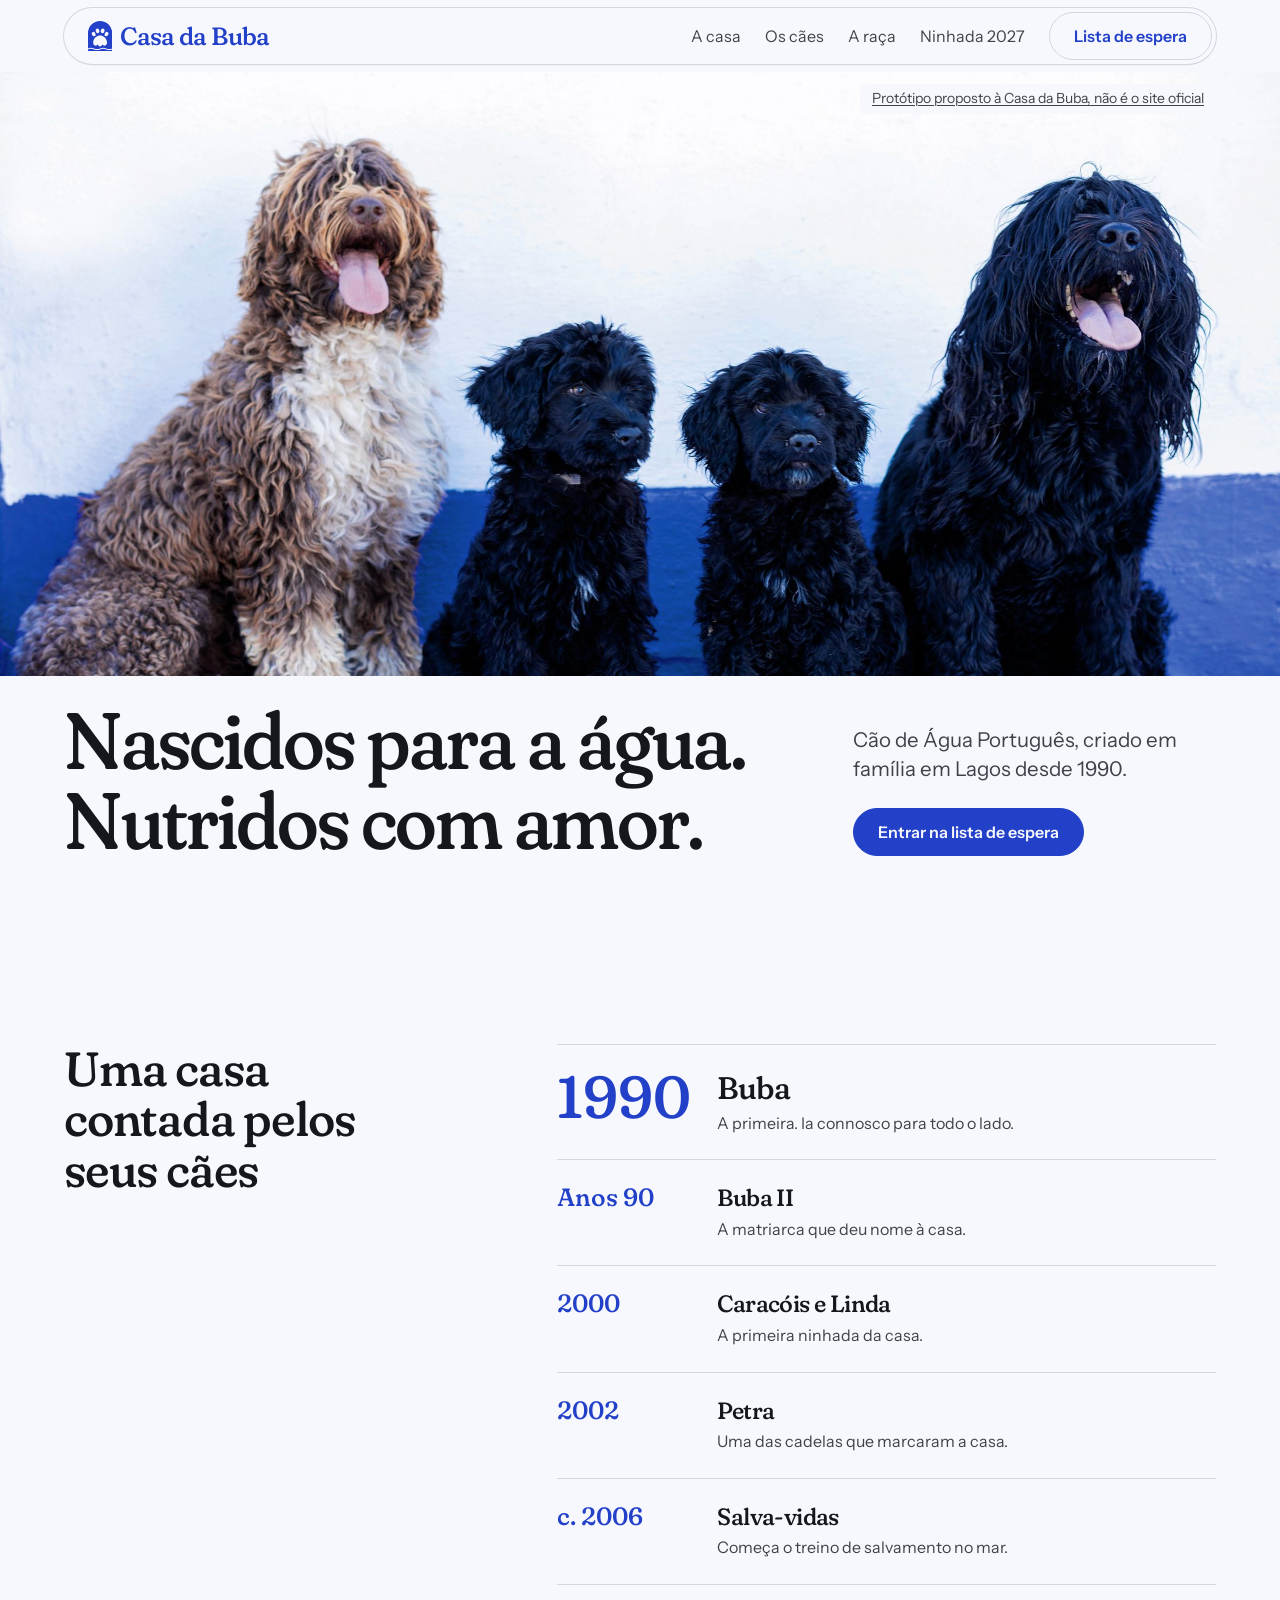
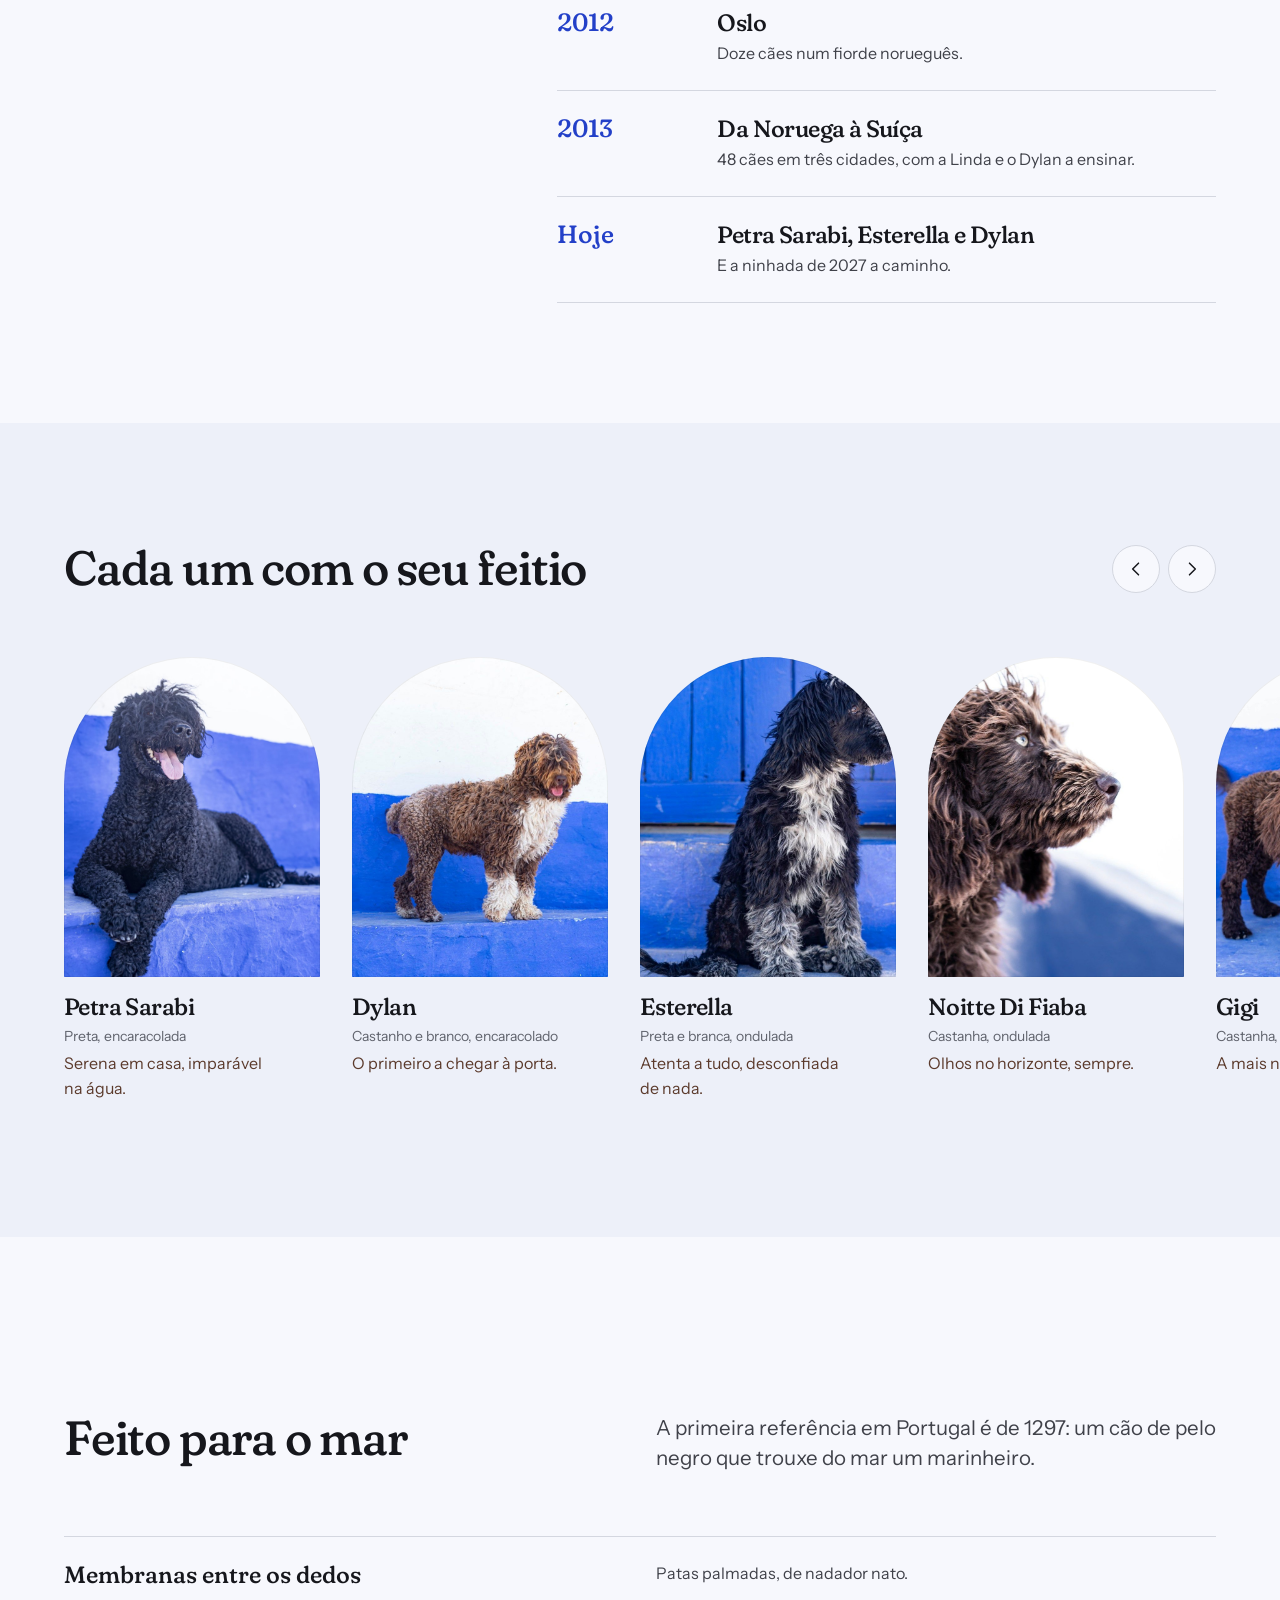
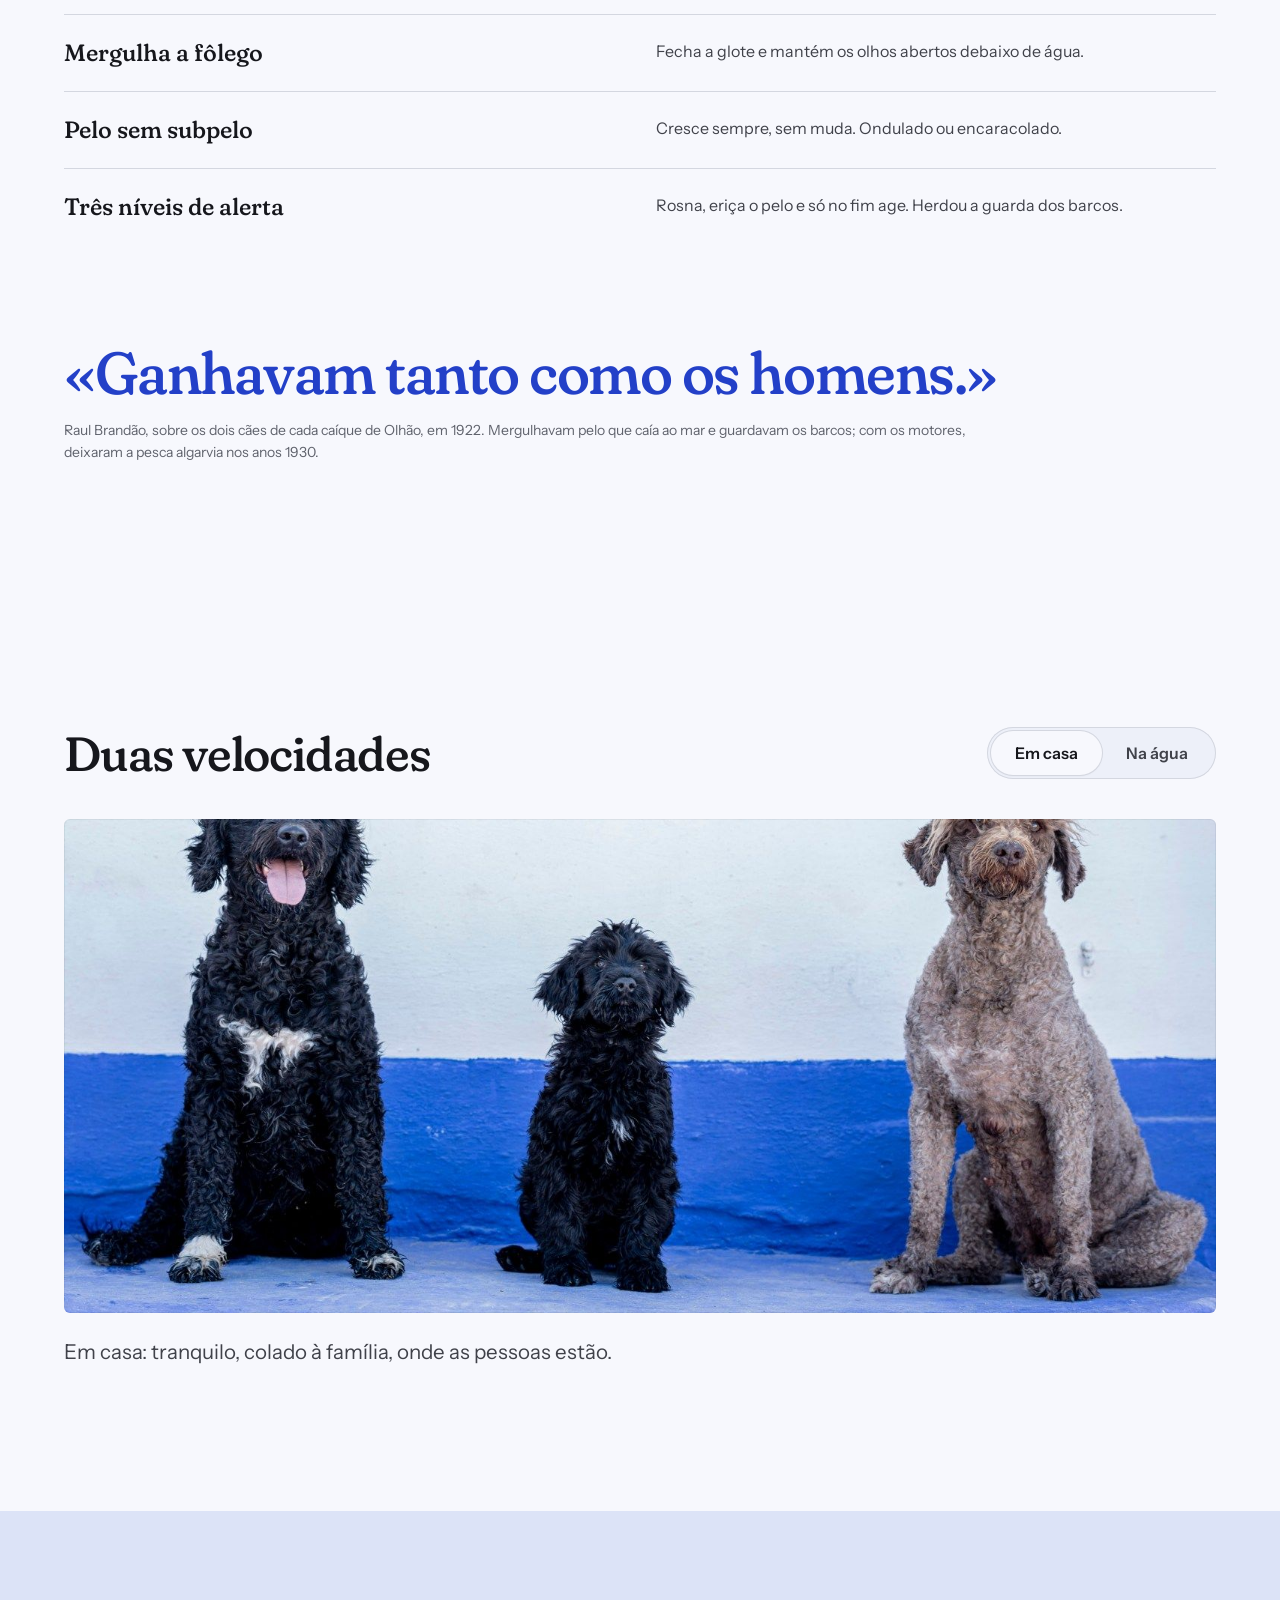
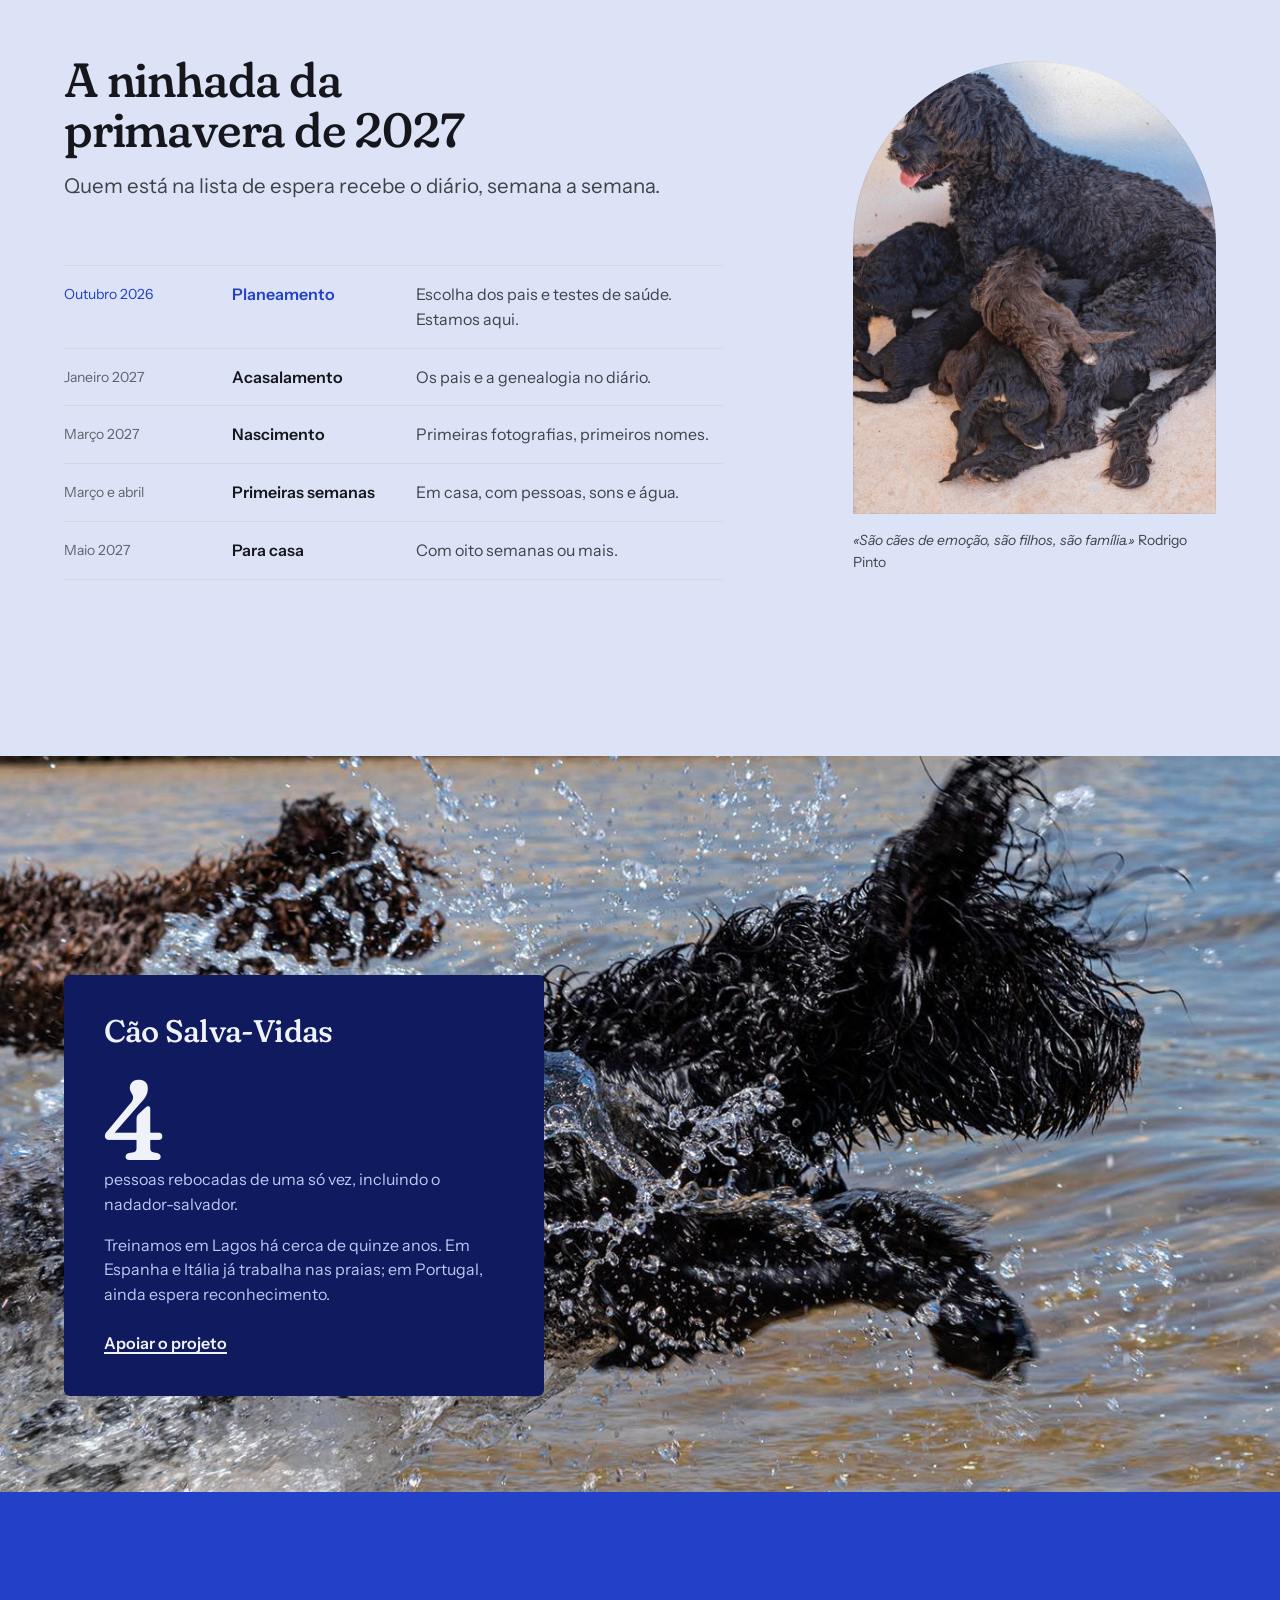
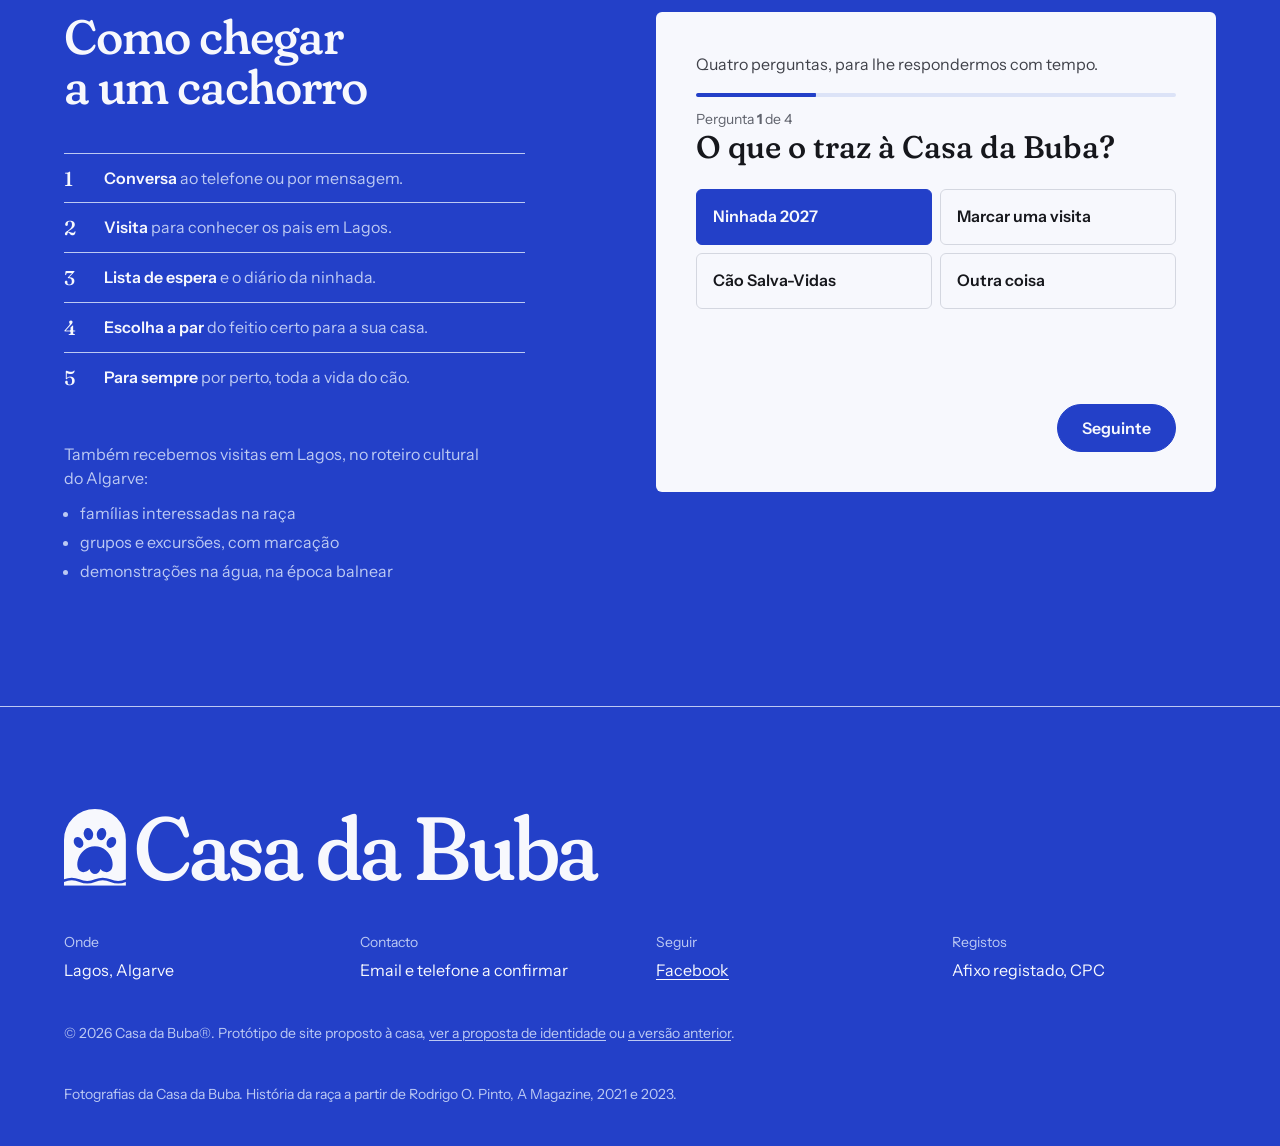
==== v2/index.html @ d04005d7 "Segunda versão do site e página de comparação" ====
<!doctype html>
<html lang="pt-PT">
<head>
<meta charset="utf-8">
<meta name="robots" content="noindex, nofollow">
<meta name="viewport" content="width=device-width, initial-scale=1">
<title>Site Casa da Buba · v2</title>
<meta name="description" content="Cão de Água Português criado em família em Lagos, no Algarve. Nascidos para a água, nutridos com amor.">
<link rel="icon" href="../assets/logo/simbolo.svg" type="image/svg+xml">
<link rel="preconnect" href="https://fonts.googleapis.com">
<link rel="preconnect" href="https://fonts.gstatic.com" crossorigin>
<link href="https://fonts.googleapis.com/css2?family=Fraunces:opsz,wght,SOFT@9..144,500,100&family=Instrument+Sans:wght@400;600&display=swap" rel="stylesheet">
<link rel="stylesheet" href="css/v2.css">
<script>document.documentElement.classList.add('js');</script>
</head>
<body>

<svg width="0" height="0" style="position:absolute" aria-hidden="true">
  <symbol id="simbolo" viewBox="0 0 100 124"><path fill-rule="evenodd" d="M0 124V50a50 50 0 0 1 100 0v74Z M50 60C63.5 60 74 69.5 77.5 82C80.5 92.5 77 102 69 102C64 102 61 100 59 97C57 102.5 54 105 50 105C46 105 43 102.5 41 97C39 100 36 102 31 102C23 102 19.5 92.5 22.5 82C26 69.5 36.5 60 50 60Z M18.57 46.11A7.2 9.3 -32 0 1 28.43 61.89A7.2 9.3 -32 0 1 18.57 46.11ZM37.44 30.82A7.8 9.9 -12 0 1 41.56 50.18A7.8 9.9 -12 0 1 37.44 30.82ZM62.56 30.82A7.8 9.9 12 0 1 58.44 50.18A7.8 9.9 12 0 1 62.56 30.82ZM81.43 46.11A7.2 9.3 32 0 1 71.57 61.89A7.2 9.3 32 0 1 81.43 46.11Z M0 113.5C8.33 110.03 16.67 110.03 25 113.5C33.33 116.97 41.67 116.97 50 113.5C58.33 110.03 66.67 110.03 75 113.5C83.33 116.97 91.67 116.97 100 113.5L100 117.7C91.67 121.17 83.33 121.17 75 117.7C66.67 114.23 58.33 114.23 50 117.7C41.67 121.17 33.33 121.17 25 117.7C16.67 114.23 8.33 114.23 0 117.7Z"/></symbol>
</svg>

<a class="saltar" href="#conteudo">Saltar para o conteúdo</a>

<header class="topo" id="topo">
  <div class="container">
    <nav class="topo__pilula" aria-label="Principal">
      <a class="marca" href="#inicio" aria-label="Casa da Buba, início">
        <svg class="marca__simbolo" viewBox="0 0 100 124" aria-hidden="true"><use href="#simbolo"/></svg>
        <span class="marca__nome">Casa da Buba</span>
      </a>
      <ul class="topo__links" id="menu">
        <li><a href="#casa">A casa</a></li>
        <li><a href="#caes">Os cães</a></li>
        <li><a href="#raca">A raça</a></li>
        <li><a href="#ninhada">Ninhada 2027</a></li>
      </ul>
      <a class="btn btn--quiet topo__acao" href="#contacto">Lista de espera</a>
      <button class="topo__menu" type="button" aria-expanded="false" aria-controls="menu">Menu</button>
    </nav>
  </div>
</header>

<main id="conteudo">

<section class="hero" id="inicio" aria-labelledby="hero-titulo">
  <figure class="hero__foto">
    <img src="../assets/img/hero-familia-2400.jpg" width="2400" height="1719" fetchpriority="high"
         alt="Quatro Cães de Água Portugueses sentados num banco azul encostado a uma parede caiada: um castanho e branco, dois cachorros pretos e um preto adulto.">
    <p class="hero__aviso"><a href="../index.html">Protótipo proposto à Casa da Buba, não é o site oficial</a></p>
  </figure>
  <div class="hero__placa container">
    <h1 id="hero-titulo">Nascidos para a água.<br>Nutridos com amor.</h1>
    <div class="hero__texto">
      <p class="lead">Cão de Água Português, criado em família em Lagos desde 1990.</p>
      <a class="btn" href="#contacto">Entrar na lista de espera</a>
    </div>
  </div>
</section>

<!-- A casa: a história em nomes e anos -->
<section class="casa" id="casa" aria-labelledby="casa-titulo">
  <div class="container grelha">
    <h2 class="casa__titulo" id="casa-titulo">Uma casa contada pelos seus cães</h2>
    <ol class="indice">
      <li class="indice__lead"><span class="indice__ano num">1990</span><h3>Buba</h3><p>A primeira. Ia connosco para todo o lado.</p></li>
      <li><span class="indice__ano" data-tbc="Ano de nascimento da Buba II">Anos 90</span><h3>Buba II</h3><p>A matriarca que deu nome à casa.</p></li>
      <li><span class="indice__ano num">2000</span><h3>Caracóis e Linda</h3><p>A primeira ninhada da casa.</p></li>
      <li><span class="indice__ano num">2002</span><h3>Petra</h3><p>Uma das cadelas que marcaram a casa.</p></li>
      <li><span class="indice__ano" data-tbc="Ano de arranque do projeto">c. 2006</span><h3>Salva-vidas</h3><p>Começa o treino de salvamento no mar.</p></li>
      <li><span class="indice__ano num">2012</span><h3>Oslo</h3><p data-tbc="Confirmar o papel da casa nas demonstrações">Doze cães num fiorde norueguês.</p></li>
      <li><span class="indice__ano num">2013</span><h3>Da Noruega à Suíça</h3><p data-tbc="Confirmar o papel da casa nas formações">48 cães em três cidades, com a Linda e o Dylan a ensinar.</p></li>
      <li><span class="indice__ano">Hoje</span><h3 data-tbc="Confirmar os cães atuais">Petra Sarabi, Esterella e Dylan</h3><p>E a ninhada de 2027 a caminho.</p></li>
    </ol>
  </div>
</section>

<!-- Os cães: uma fila que corre para lá da margem -->
<section class="caes" id="caes" aria-labelledby="caes-titulo">
  <div class="container caes__cab">
    <h2 id="caes-titulo">Cada um com o seu feitio</h2>
    <div class="caes__setas">
      <button type="button" class="seta" data-rolar="-1" aria-label="Cão anterior"><svg viewBox="0 0 24 24" aria-hidden="true"><path d="M15 5l-7 7 7 7"/></svg></button>
      <button type="button" class="seta" data-rolar="1" aria-label="Cão seguinte"><svg viewBox="0 0 24 24" aria-hidden="true"><path d="M9 5l7 7-7 7"/></svg></button>
    </div>
  </div>
  <ul class="fila" id="cedulas" tabindex="0" aria-label="Os cães da casa">
    <li class="cao"><img src="../assets/img/preto-deitado.jpg" width="1334" height="2000" alt="Petra Sarabi, Cão de Água preto, deitada num degrau azul." loading="lazy"><h3 data-tbc="Confirmar nome">Petra Sarabi</h3><p class="cao__pelo">Preta, encaracolada</p><p class="cao__feitio">Serena em casa, imparável na água.</p></li>
    <li class="cao"><img src="../assets/img/castanho-branco.jpg" width="1536" height="1024" alt="Dylan, Cão de Água castanho e branco, de pé junto a uma porta azul." loading="lazy" style="object-position: 30% 50%"><h3 data-tbc="Confirmar nome">Dylan</h3><p class="cao__pelo">Castanho e branco, encaracolado</p><p class="cao__feitio">O primeiro a chegar à porta.</p></li>
    <li class="cao"><img src="../assets/img/preto-branco-porta.jpg" width="950" height="986" alt="Esterella, Cão de Água preta e branca, sentada à porta." loading="lazy"><h3 data-tbc="Confirmar nome">Esterella</h3><p class="cao__pelo">Preta e branca, ondulada</p><p class="cao__feitio">Atenta a tudo, desconfiada de nada.</p></li>
    <li class="cao"><img src="../assets/img/castanho-perfil.jpg" width="1536" height="1025" alt="Noitte Di Fiaba, Cão de Água castanha, de perfil." loading="lazy" style="object-position: 40% 50%"><h3 data-tbc="Confirmar nome">Noitte Di Fiaba</h3><p class="cao__pelo">Castanha, ondulada</p><p class="cao__feitio">Olhos no horizonte, sempre.</p></li>
    <li class="cao"><img src="../assets/img/castanho-jovem.jpg" width="1536" height="1025" alt="Gigi, Cão de Água castanha e jovem, junto à barra azul." loading="lazy" style="object-position: 38% 50%"><h3 data-tbc="Confirmar nome">Gigi</h3><p class="cao__pelo">Castanha, encaracolada</p><p class="cao__feitio">A mais nova da casa.</p></li>
    <li class="cao"><img src="../assets/img/preto-jovem.jpg" width="1536" height="1025" alt="Amora, Cão de Água preta com o peito branco, sentada num banco azul." loading="lazy" style="object-position: 30% 50%"><h3 data-tbc="Confirmar nome">Amora</h3><p class="cao__pelo">Preta com peito branco</p><p class="cao__feitio">Pequena no tamanho, grande na água.</p></li>
  </ul>
</section>

<!-- A raça: o que a faz um cão do mar -->
<section class="raca" id="raca" aria-labelledby="raca-titulo">
  <div class="container grelha">
    <h2 class="raca__titulo" id="raca-titulo">Feito para o mar</h2>
    <p class="lead raca__lead">A primeira referência em Portugal é de 1297: um cão de pelo negro que trouxe do mar um marinheiro.</p>
    <dl class="tracos">
      <div><dt>Membranas entre os dedos</dt><dd>Patas palmadas, de nadador nato.</dd></div>
      <div><dt>Mergulha a fôlego</dt><dd>Fecha a glote e mantém os olhos abertos debaixo de água.</dd></div>
      <div><dt>Pelo sem subpelo</dt><dd>Cresce sempre, sem muda. Ondulado ou encaracolado.</dd></div>
      <div><dt>Três níveis de alerta</dt><dd>Rosna, eriça o pelo e só no fim age. Herdou a guarda dos barcos.</dd></div>
    </dl>
    <figure class="citacao">
      <blockquote><p>«Ganhavam tanto como os homens.»</p></blockquote>
      <figcaption>Raul Brandão, sobre os dois cães de cada caíque de Olhão, em 1922. Mergulhavam pelo que caía ao mar e guardavam os barcos; com os motores, deixaram a pesca algarvia nos anos 1930.</figcaption>
    </figure>
  </div>
</section>

<!-- Duas velocidades: o mesmo cão, em casa e na água -->
<section class="velocidades" aria-labelledby="vel-titulo">
  <div class="container">
    <div class="velocidades__cab">
      <h2 id="vel-titulo">Duas velocidades</h2>
      <div class="seg" role="tablist" aria-label="Duas velocidades">
        <button type="button" role="tab" id="t-casa" aria-selected="true" aria-controls="v-casa">Em casa</button>
        <button type="button" role="tab" id="t-agua" aria-selected="false" aria-controls="v-agua" tabindex="-1">Na água</button>
      </div>
    </div>
    <div class="painel" role="tabpanel" id="v-casa" aria-labelledby="t-casa">
      <img src="../assets/img/tres-caes.jpg" width="1536" height="1025" alt="Três Cães de Água sentados e tranquilos num banco azul." loading="lazy">
      <p class="lead">Em casa: tranquilo, colado à família, onde as pessoas estão.</p>
    </div>
    <div class="painel" role="tabpanel" id="v-agua" aria-labelledby="t-agua">
      <img src="../assets/img/salto-lagos.jpg" width="1536" height="1025" alt="Três Cães de Água a correr e a saltar na água em Lagos, junto às muralhas do forte." loading="lazy">
      <p class="lead">Na água: brincar é trabalho, e o trabalho é nadar, mergulhar e ir buscar.</p>
    </div>
  </div>
</section>

<!-- Ninhada 2027: o diário que a lista de espera recebe -->
<section class="ninhada" id="ninhada" aria-labelledby="ninhada-titulo">
  <div class="container grelha">
    <div class="ninhada__texto">
      <h2 id="ninhada-titulo">A ninhada da primavera de 2027</h2>
      <p class="lead">Quem está na lista de espera recebe o diário, semana a semana.</p>
      <ol class="diario" data-tbc="Datas previstas da ninhada">
        <li aria-current="step"><time>Outubro 2026</time><b>Planeamento</b><span>Escolha dos pais e testes de saúde. Estamos aqui.</span></li>
        <li><time>Janeiro 2027</time><b>Acasalamento</b><span>Os pais e a genealogia no diário.</span></li>
        <li><time>Março 2027</time><b>Nascimento</b><span>Primeiras fotografias, primeiros nomes.</span></li>
        <li><time>Março e abril</time><b>Primeiras semanas</b><span>Em casa, com pessoas, sons e água.</span></li>
        <li><time>Maio 2027</time><b>Para casa</b><span>Com oito semanas ou mais.</span></li>
      </ol>
    </div>
    <figure class="ninhada__foto">
      <img src="../assets/img/mae-ninhada.jpg" width="950" height="986" alt="Uma cadela de Água preta deitada a amamentar os seus cachorros." loading="lazy">
      <figcaption><q>São cães de emoção, são filhos, são família.</q> <span data-tbc="Confirmar autoria (A Magazine, 2021)">Rodrigo Pinto</span></figcaption>
    </figure>
  </div>
</section>

<!-- Cão Salva-Vidas: a fotografia de ponta a ponta e o número -->
<section class="salva" id="salva-vidas" aria-labelledby="salva-titulo">
  <img class="salva__foto" src="../assets/img/salto-perto.jpg" width="1369" height="1276" alt="Cão de Água preto a lançar-se na água em Lagos, entre salpicos." loading="lazy">
  <div class="container salva__in">
    <div class="salva__placa">
      <h2 id="salva-titulo">Cão Salva-Vidas</h2>
      <p class="salva__numero"><span class="num">4</span> pessoas rebocadas de uma só vez, incluindo o nadador-salvador.</p>
      <p>Treinamos em Lagos há cerca de quinze anos. Em Espanha e Itália já trabalha nas praias; em Portugal, ainda espera reconhecimento.</p>
      <a class="ligacao ligacao--clara" href="#contacto">Apoiar o projeto</a>
    </div>
  </div>
</section>

</main>

<!-- Rodapé: abre com a lista de espera, assenta na barra anil -->
<footer class="rodape">
  <section class="lista" id="contacto" aria-labelledby="lista-titulo">
    <div class="container grelha">
      <div class="lista__texto">
        <h2 id="lista-titulo">Como chegar a um cachorro</h2>
        <ol class="passos" data-tbc="Validar o processo com a criadora">
          <li><b>Conversa</b> ao telefone ou por mensagem.</li>
          <li><b>Visita</b> para conhecer os pais em Lagos.</li>
          <li><b>Lista de espera</b> e o diário da ninhada.</li>
          <li><b>Escolha a par</b> do feitio certo para a sua casa.</li>
          <li><b>Para sempre</b> por perto, toda a vida do cão.</li>
        </ol>
        <div class="lista__visitas" id="visitas" data-tbc="Tipos de visita e condições">
          <p>Também recebemos visitas em Lagos, no roteiro cultural do Algarve:</p>
          <ul>
            <li>famílias interessadas na raça</li>
            <li>grupos e excursões, com marcação</li>
            <li>demonstrações na água, na época balnear</li>
          </ul>
        </div>
      </div>

      <form class="conversa" id="conversa" data-endpoint="" novalidate>
        <p class="conversa__intro">Quatro perguntas, para lhe respondermos com tempo.</p>
        <div class="conversa__progresso" aria-hidden="true"><span></span></div>
        <p class="conversa__passo" aria-live="polite">Pergunta <b>1</b> de 4</p>

        <fieldset class="etapa ativa" data-etapa="1">
          <legend>O que o traz à Casa da Buba?</legend>
          <div class="opcoes">
            <label><input type="radio" name="motivo" value="ninhada" checked><span>Ninhada 2027</span></label>
            <label><input type="radio" name="motivo" value="visita"><span>Marcar uma visita</span></label>
            <label><input type="radio" name="motivo" value="salva-vidas"><span>Cão Salva-Vidas</span></label>
            <label><input type="radio" name="motivo" value="outro"><span>Outra coisa</span></label>
          </div>
        </fieldset>

        <fieldset class="etapa" data-etapa="2">
          <legend>Como se chama?</legend>
          <div class="campos">
            <label for="f-nome">Nome</label><input id="f-nome" name="nome" autocomplete="name" required>
            <label for="f-email">Email</label><input id="f-email" name="email" type="email" inputmode="email" autocomplete="email" required>
            <label for="f-tel">Telefone, opcional</label><input id="f-tel" name="telefone" type="tel" inputmode="tel" autocomplete="tel">
          </div>
        </fieldset>

        <fieldset class="etapa" data-etapa="3">
          <legend>Fale-nos da sua casa</legend>
          <div class="campos campos--2">
            <div><label for="f-casa">Onde vive</label><select id="f-casa" name="casa"><option>Apartamento</option><option>Casa com jardim</option><option>Quinta ou campo</option></select></div>
            <div><label for="f-exp">Já teve cães?</label><select id="f-exp" name="experiencia"><option>Sim, várias vezes</option><option>Uma vez</option><option>Seria o primeiro</option></select></div>
            <div><label for="f-cri">Crianças em casa?</label><select id="f-cri" name="criancas"><option>Não</option><option>Sim</option></select></div>
            <div><label for="f-ani">Outros animais?</label><select id="f-ani" name="animais"><option>Não</option><option>Sim</option></select></div>
          </div>
        </fieldset>

        <fieldset class="etapa" data-etapa="4">
          <legend>Mais alguma coisa?</legend>
          <div class="campos">
            <label for="f-msg">Mensagem, opcional</label><textarea id="f-msg" name="mensagem" rows="4"></textarea>
          </div>
        </fieldset>

        <p class="conversa__aviso" id="conversa-aviso" role="status" aria-live="polite"></p>

        <div class="conversa__botoes">
          <button type="button" class="btn btn--quiet" data-voltar hidden>Voltar</button>
          <button type="submit" class="btn" data-seguir>Seguinte</button>
        </div>
      </form>
    </div>
  </section>

  <div class="container rodape__mast">
    <a class="marca marca--grande" href="#inicio" aria-label="Casa da Buba, voltar ao início">
      <svg class="marca__simbolo" viewBox="0 0 100 124" aria-hidden="true"><use href="#simbolo"/></svg>
      <span class="marca__nome">Casa da Buba</span>
    </a>
    <dl class="rodape__dados">
      <div><dt>Onde</dt><dd data-tbc="Morada (Lagos? O Facebook diz Gouveia)">Lagos, Algarve</dd></div>
      <div><dt>Contacto</dt><dd data-tbc="Email e telefone reais">Email e telefone a confirmar</dd></div>
      <div><dt>Seguir</dt><dd><a href="https://www.facebook.com/casadabuba/" target="_blank" rel="noopener">Facebook</a></dd></div>
      <div><dt>Registos</dt><dd data-tbc="Afixo, CPC/LOP, n.º ICNF">Afixo registado, CPC</dd></div>
    </dl>
    <p class="rodape__legal">© 2026 Casa da Buba®. Protótipo de site proposto à casa, <a href="../index.html">ver a proposta de identidade</a> ou <a href="../site.html">a versão anterior</a>.</p>
    <p class="rodape__creditos" data-credits>Fotografias da Casa da Buba. História da raça a partir de Rodrigo O. Pinto, A Magazine, 2021 e 2023.</p>
  </div>
</footer>

<div class="proto" hidden>
  <button type="button" class="proto__botao" id="rever" aria-pressed="false">Por confirmar <b id="rever-n">0</b></button>
</div>

<script src="js/v2.js"></script>
</body>
</html>
---- v2/css/v2.css ----
/* Hallmark · shape: Photographic (draw 2c760a dealt Catalogue; swapped, the brand is a story, not an inventory) · genre: editorial · theme: brand · redesign: full · job: subscribe (lista de espera) · draw: 2c760a
 * paper: oklch(98% 0.006 270) · accent: oklch(45% 0.212 267) · display: Fraunces · body: Instrument Sans · hero: Ledge · nav: floating pill · footer: newsletter-first · signature: a família na barra azul, de ponta a ponta, com o título pousado por baixo como legenda
 * axes: light/roman-serif/chromatic-blue · posture: committed · contrast: pass · fold: pass · v2.0.0 */
/* Hallmark · pre-emit critique: P4 H4 E4 S4 R4 V4 · weakest: S, a família na barra podia ser de outro canil; ancorei-a em Lagos, na barra anil medida nas fotos e nos nomes dos cães */
/* Hallmark · hero-review: fix · 4 findings · 3 resolved 1 partial · the nav keeps its own strip above the photo so the brown dog keeps headroom */
/* Hallmark · finish-review: subagent · 6 findings and 2 losses · 8 resolved · gap: 44c, 44d and 79 judged from measurements only, the render tier could not launch a browser here */
/* Hallmark · answered F7 · the pill radius sits on controls only (the menu button, the rail arrows, the segmented switch) and on the floating nav pill the draw dealt */
/* Hallmark · dropped the nav link to #salva-vidas · the nav keeps four destinations and the section still answers at #salva-vidas */
/* Hallmark · dropped the photo rail of eight water shots, the 350px archive photo, the numbers band and the quote band · their facts now live in the index, the Salva-Vidas plate and the ninhada caption */
@import url("./tokens.css");
@import url("./base.css");

/* Base da página */
body { font-size: var(--text-md); }
h1, h2, h3 { font-variation-settings: "SOFT" 100; }
.saltar { position: absolute; left: var(--space-md); top: calc(-1 * var(--space-3xl)); z-index: var(--z-toast); padding: var(--space-xs) var(--space-md); background: var(--color-ink); color: var(--color-paper); }
.saltar:focus-visible { top: var(--space-md); }
.grelha { display: grid; grid-template-columns: repeat(12, minmax(0, 1fr)); column-gap: var(--gap-columns); }

/* Controlos */
.btn { display: inline-flex; align-items: center; justify-content: center; gap: var(--space-xs); min-height: 48px; padding: 0 var(--space-lg); border: 1px solid var(--color-accent); border-radius: var(--radius-pill); background: var(--color-accent); color: var(--color-accent-ink); font: 600 var(--text-md)/1 var(--font-body); white-space: nowrap; text-decoration: none; cursor: pointer; transition: background-color var(--dur-short) var(--ease-out), color var(--dur-short) var(--ease-out), transform var(--dur-micro) var(--ease-out); }
.btn:hover { background: var(--color-deep); border-color: var(--color-deep); }
.btn:active { transform: translateY(1px); }
.btn:focus-visible { outline: 2px solid var(--color-focus); outline-offset: 2px; }
.btn:disabled, .btn[aria-disabled="true"] { opacity: 0.55; cursor: not-allowed; transform: none; }
.btn[aria-busy="true"] { cursor: progress; }
.btn--quiet { background: transparent; color: var(--color-accent); border-color: var(--color-rule); }
.btn--quiet:hover { background: var(--color-paper-2); border-color: var(--color-accent); }
.ligacao { color: var(--color-accent); font-weight: 600; text-decoration: underline; text-decoration-thickness: 2px; text-underline-offset: 0.2em; transition: color var(--dur-short) var(--ease-out); }
.ligacao:hover { color: var(--color-deep); }
.ligacao:focus-visible { outline: 2px solid var(--color-focus); outline-offset: 4px; }


/* Menu: uma pílula que flutua sobre a página */
.topo { position: sticky; top: var(--space-xs); z-index: var(--z-sticky-nav); margin-top: var(--space-xs); }
.topo__pilula { position: relative; display: flex; align-items: center; gap: var(--space-lg); min-height: 56px; padding-inline: var(--space-lg) var(--space-2xs); border-radius: var(--radius-pill); background: var(--color-paper); box-shadow: 0 0 0 1px var(--color-rule), 0 1px 2px var(--color-shadow); }
.marca { display: inline-flex; align-items: center; gap: var(--space-xs); color: var(--color-accent); text-decoration: none; }
.marca__simbolo { width: auto; height: 30px; fill: currentColor; }
.marca__nome { white-space: nowrap; font: var(--display-weight) var(--text-xl)/1 var(--font-display); font-variation-settings: "SOFT" 100; letter-spacing: var(--tracking-display); }
.marca:focus-visible { outline: 2px solid var(--color-focus); outline-offset: 4px; border-radius: var(--radius-card); }
.topo__links { display: flex; gap: var(--space-lg); margin: 0 0 0 auto; padding: 0; list-style: none; }
.topo__links a { white-space: nowrap; color: var(--color-ink-2); text-decoration: none; transition: color var(--dur-short) var(--ease-out); }
.topo__links a:hover, .topo__links a[aria-current] { color: var(--color-ink); text-decoration: underline; text-decoration-thickness: 1px; }
.topo__links a:focus-visible { outline: 2px solid var(--color-focus); outline-offset: 4px; }
.topo__menu { display: none; min-height: 48px; padding: 0 var(--space-md); border: 1px solid var(--color-rule); border-radius: var(--radius-pill); background: var(--color-paper); color: var(--color-ink); cursor: pointer; transition: background-color var(--dur-short) var(--ease-out); }
.topo__menu:hover { background: var(--color-paper-2); }
.topo__menu:active { transform: translateY(1px); }
.topo__menu:focus-visible { outline: 2px solid var(--color-focus); outline-offset: 2px; }

/* Hero (Ledge): a fotografia ocupa o ecrã; o título assenta por baixo */
.hero { display: flex; flex-direction: column; height: calc(100svh - 4.5rem); min-height: 34rem; max-height: 64rem; margin-top: var(--space-xs); }
.hero__foto { position: relative; flex: 1 1 auto; min-height: 0; margin: 0; background: var(--color-paper-3); }
.hero__foto img { position: absolute; inset: 0; width: 100%; height: 100%; object-fit: cover; object-position: 50% 4%; }
.hero__placa { display: grid; grid-template-columns: repeat(12, minmax(0, 1fr)); column-gap: var(--gap-columns); align-items: end; padding-block: var(--space-lg) var(--space-xl); }
.hero h1 { grid-column: 1 / span 8; max-width: none; line-height: 1; }
.hero__texto { grid-column: 9 / span 4; display: grid; gap: var(--space-lg); justify-items: start; padding-bottom: var(--space-2xs); }
.hero .lead { color: var(--color-ink-2); }
.hero__aviso { position: absolute; top: var(--space-sm); right: max(var(--gutter), calc((100% - var(--container)) / 2 + var(--gutter))); z-index: var(--z-raised); margin: 0; padding: var(--space-2xs) var(--space-sm); border-radius: var(--radius-card); background: var(--color-paper); font-size: var(--text-sm); }
.hero__aviso a { color: var(--color-ink-2); }
.hero__aviso a:focus-visible { outline: 2px solid var(--color-focus); outline-offset: 2px; }

@media (max-width: 60rem) {
  .topo__links { position: absolute; top: calc(100% + var(--space-xs)); left: 0; right: 0; display: none; flex-direction: column; gap: 0; margin: 0; padding: var(--space-xs) var(--space-lg); border-radius: var(--radius-card); background: var(--color-paper); box-shadow: 0 0 0 1px var(--color-rule), 0 1px 2px var(--color-shadow); }
  .topo__links.aberto { display: flex; }
  .topo__links a { display: block; padding-block: var(--space-sm); font-size: var(--text-lg); }
  .topo__menu { display: inline-flex; align-items: center; margin-left: auto; }
  .topo__acao { display: none; }
  .hero { height: auto; max-height: none; min-height: calc(100svh - 4.5rem); }
  .hero__foto { flex: 1 1 auto; min-height: 18rem; }
  .hero__foto img { object-position: 67% 30%; }
  .hero__placa { row-gap: var(--space-lg); padding-block: var(--space-lg) var(--space-2xl); }
  .hero h1, .hero__texto { grid-column: 1 / -1; }
}
@media (max-width: 40rem) {
  .hero h1 { font-size: clamp(2rem, 8.6vw, 2.75rem); }
}

/* Secções */
section { scroll-margin-top: var(--space-3xl); }
h2 { color: var(--color-ink); }

/* A casa: índice de anos, título preso enquanto as linhas passam */
.casa { padding-block: var(--section-gap) var(--section-gap-s); }
.casa__titulo { grid-column: 1 / span 4; align-self: start; position: sticky; top: var(--space-3xl); max-width: 12ch; }
.indice { grid-column: 6 / span 7; margin: 0; padding: 0; list-style: none; }
.indice li { display: grid; grid-template-columns: minmax(0, 8rem) minmax(0, 1fr); column-gap: var(--gap-columns); row-gap: var(--space-2xs); padding-block: var(--space-lg); border-top: var(--rule-hair) solid var(--color-rule); }
.indice li:last-child { border-bottom: var(--rule-hair) solid var(--color-rule); }
.indice__ano { grid-row: span 2; color: var(--color-accent); font: var(--display-weight) var(--text-xl)/1.1 var(--font-display); font-variation-settings: "SOFT" 100; font-variant-numeric: tabular-nums; }
.indice h3 { font-size: var(--text-title); }
.indice p { color: var(--color-ink-2); }
.indice__lead { padding-block: var(--space-xl) var(--space-lg); }
.indice__lead .indice__ano { font-size: var(--text-display-s); line-height: 0.95; }
.indice__lead h3 { font-size: var(--text-2xl); align-self: end; }

/* Os cães: fila horizontal que passa a margem */
.caes { padding-block: var(--section-gap-s); background: var(--color-paper-2); }
.caes__cab { display: flex; align-items: end; justify-content: space-between; gap: var(--space-lg); flex-wrap: wrap; }
.caes__setas { display: flex; gap: var(--space-xs); }
.seta { display: grid; place-items: center; width: 48px; height: 48px; padding: 0; border: 1px solid var(--color-rule); border-radius: var(--radius-pill); background: var(--color-paper); color: var(--color-ink); cursor: pointer; transition: border-color var(--dur-short) var(--ease-out), background-color var(--dur-short) var(--ease-out); }
.seta svg { width: 20px; height: 20px; fill: none; stroke: currentColor; stroke-width: 1.8; stroke-linecap: round; stroke-linejoin: round; }
.seta:hover { border-color: var(--color-accent); }
.seta:active { transform: translateY(1px); }
.seta:focus-visible { outline: 2px solid var(--color-focus); outline-offset: 2px; }
.seta:disabled { opacity: 0.55; cursor: not-allowed; }
.fila { display: grid; grid-auto-flow: column; grid-auto-columns: minmax(16rem, 22%); gap: var(--gap-columns); margin: var(--space-2xl) 0 0; padding: 0 max(var(--gutter), calc((100% - var(--container)) / 2 + var(--gutter))) var(--space-md); list-style: none; overflow-x: auto; scroll-snap-type: x mandatory; scroll-padding-inline: max(var(--gutter), calc((100% - var(--container)) / 2 + var(--gutter))); overscroll-behavior-x: contain; scrollbar-color: var(--color-muted) transparent; }
.fila:focus-visible { outline: 2px solid var(--color-focus); outline-offset: 4px; }
.cao { scroll-snap-align: start; display: grid; gap: var(--space-2xs); align-content: start; }
.cao img { width: 100%; aspect-ratio: 4 / 5; height: auto; object-fit: cover; border-radius: var(--radius-arch); margin-bottom: var(--space-sm); outline: 1px solid var(--color-scrim); outline-offset: -1px; }
.cao h3 { font-size: var(--text-title); }
.cao__pelo { color: var(--color-muted); font-size: var(--text-sm); }
.cao__feitio { color: var(--color-coat); }

/* A raça: linhas com fio fino e uma frase de 1922 */
.raca { padding-block: var(--section-gap-l) var(--section-gap); }
.raca__titulo { grid-column: 1 / span 5; }
.raca__lead { grid-column: 7 / span 6; color: var(--color-ink-2); align-self: end; }
.tracos { grid-column: 1 / -1; margin: var(--space-2xl) 0 0; }
.tracos > div { display: grid; grid-template-columns: repeat(12, minmax(0, 1fr)); column-gap: var(--gap-columns); padding-block: var(--space-lg); border-top: var(--rule-hair) solid var(--color-rule); }
.tracos dt { grid-column: 1 / span 5; font: var(--display-weight) var(--text-title)/1.2 var(--font-display); font-variation-settings: "SOFT" 100; }
.tracos dd { grid-column: 7 / span 6; margin: 0; color: var(--color-ink-2); text-wrap: pretty; }
.citacao { grid-column: 1 / span 10; margin: var(--space-3xl) 0 0; }
.citacao blockquote { margin: 0; }
.citacao blockquote p { font: var(--display-weight) var(--text-display-s)/1.05 var(--font-display); font-variation-settings: "SOFT" 100; letter-spacing: var(--tracking-display); color: var(--color-accent); text-wrap: balance; max-width: none; }
.citacao figcaption { margin-top: var(--space-md); color: var(--color-muted); font-size: var(--text-sm); }

/* Duas velocidades: alternador com uma fotografia larga */
.velocidades { padding-block: var(--section-gap-s) var(--section-gap); }
.velocidades__cab { display: flex; align-items: end; justify-content: space-between; gap: var(--space-lg); flex-wrap: wrap; margin-bottom: var(--space-xl); }
.seg { display: inline-flex; padding: var(--space-2xs); border-radius: var(--radius-pill); background: var(--color-paper-2); box-shadow: inset 0 0 0 1px var(--color-rule); }
.seg button { min-height: 44px; padding: 0 var(--space-lg); border: 0; border-radius: var(--radius-pill); background: transparent; color: var(--color-ink-2); font-weight: 600; cursor: pointer; transition: background-color var(--dur-short) var(--ease-out), color var(--dur-short) var(--ease-out); }
.seg button:hover { color: var(--color-ink); }
.seg button[aria-selected="true"] { background: var(--color-paper); color: var(--color-ink); box-shadow: 0 0 0 1px var(--color-rule), 0 1px 2px var(--color-shadow); }
.seg button:active { transform: translateY(1px); }
.seg button:focus-visible { outline: 2px solid var(--color-focus); outline-offset: 2px; }
.seg button:disabled { opacity: 0.55; cursor: not-allowed; }
.painel { display: grid; gap: var(--space-lg); }
.painel + .painel { margin-top: var(--space-2xl); }
.js .painel + .painel { margin-top: 0; }
.painel img { width: 100%; aspect-ratio: 21 / 9; height: auto; object-fit: cover; border-radius: var(--radius-card); outline: 1px solid var(--color-scrim); outline-offset: -1px; }
.painel .lead { color: var(--color-ink-2); }

/* Ninhada 2027: o diário em linhas, a mãe ao lado */
.ninhada { padding-block: var(--section-gap) var(--section-gap-l); background: var(--color-paper-3); }
.ninhada__texto { grid-column: 1 / span 7; }
.ninhada__texto .lead { margin-top: var(--space-md); color: var(--color-ink-2); }
.diario { margin: var(--space-2xl) 0 0; padding: 0; list-style: none; }
.diario li { display: grid; grid-template-columns: minmax(0, 9rem) minmax(0, 10rem) minmax(0, 1fr); column-gap: var(--space-lg); padding-block: var(--space-md); border-top: var(--rule-hair) solid var(--color-rule); }
.diario li:last-child { border-bottom: var(--rule-hair) solid var(--color-rule); }
.diario time { color: var(--color-muted); font-size: var(--text-sm); padding-top: var(--space-3xs); }
.diario b { font-weight: 600; }
.diario span { color: var(--color-ink-2); text-wrap: pretty; }
.diario li[aria-current] b, .diario li[aria-current] time { color: var(--color-accent); }
.ninhada__foto { grid-column: 9 / span 4; align-self: center; margin: 0; }
.ninhada__foto img { width: 100%; aspect-ratio: 4 / 5; height: auto; object-fit: cover; border-radius: var(--radius-arch); outline: 1px solid var(--color-scrim); outline-offset: -1px; }
.ninhada__foto figcaption { margin-top: var(--space-md); font-size: var(--text-sm); color: var(--color-ink-2); }
.ninhada__foto q { font-style: italic; }

/* Cão Salva-Vidas: fotografia de ponta a ponta com uma placa de mar fundo */
.salva { position: relative; display: grid; min-height: 46rem; overflow: hidden; }
.salva__foto { position: absolute; inset: 0; width: 100%; height: 100%; object-fit: cover; object-position: 60% 45%; }
.salva__in { position: relative; z-index: var(--z-raised); display: flex; align-items: end; padding-block: var(--space-3xl); }
.salva__placa { width: min(100%, 30rem); padding: var(--space-xl); border-radius: var(--radius-card); background: var(--color-deep); color: var(--color-deep-ink); }
.salva__placa h2 { color: var(--color-deep-ink); font-size: var(--text-2xl); }
.salva__numero { margin: var(--space-lg) 0 var(--space-md); color: var(--color-deep-2); }
.salva__numero .num { display: block; color: var(--color-deep-ink); font: var(--display-weight) 7rem/0.85 var(--font-display); font-variation-settings: "SOFT" 100; letter-spacing: -0.04em; }
.salva__placa > p:not(.salva__numero) { color: var(--color-deep-2); margin-bottom: var(--space-lg); }
.ligacao--clara { color: var(--color-deep-ink); }
.ligacao--clara:hover { color: var(--color-deep-2); }

/* Rodapé: a lista de espera na barra anil */
.rodape { background: var(--color-accent); color: var(--color-accent-ink); }
.rodape a { color: inherit; }
.lista { padding-block: var(--section-gap-s); }
.lista h2 { color: var(--color-accent-ink); }
.lista__texto { grid-column: 1 / span 5; }
.lista__texto .lead { margin-top: var(--space-md); color: var(--color-deep-2); }
.passos { margin: var(--space-xl) 0 0; padding: 0; list-style: none; counter-reset: passo; }
.passos li { counter-increment: passo; position: relative; padding: var(--space-sm) 0 var(--space-sm) var(--space-xl); border-top: var(--rule-hair) solid var(--color-deep-2); color: var(--color-deep-2); text-wrap: pretty; }
.passos li::before { content: counter(passo); position: absolute; left: 0; top: var(--space-sm); color: var(--color-accent-ink); font: var(--display-weight) var(--text-lg)/1.3 var(--font-display); }
.passos b { color: var(--color-accent-ink); font-weight: 600; }
.lista__visitas { margin-top: var(--space-xl); color: var(--color-deep-2); }
.lista__visitas ul { margin: var(--space-xs) 0 0; padding-left: var(--space-md); }
.lista__visitas li { padding-block: var(--space-3xs); }
.conversa__intro { margin-bottom: var(--space-md); color: var(--color-ink-2); }

.conversa { grid-column: 7 / span 6; align-self: start; display: flex; flex-direction: column; min-height: 30rem; padding: var(--space-xl); border-radius: var(--radius-card); background: var(--color-paper); color: var(--color-ink); }
.conversa__progresso { height: 4px; border-radius: var(--radius-card); background: var(--color-paper-3); overflow: hidden; }
.conversa__progresso span { display: block; height: 100%; width: 100%; background: var(--color-accent); border-radius: var(--radius-card); transform: scaleX(0.25); transform-origin: left; transition: transform var(--dur-long) var(--ease-out); }
.conversa__passo { margin-top: var(--space-sm); color: var(--color-muted); font-size: var(--text-sm); }
.etapa { margin: 0; padding: 0; border: 0; min-width: 0; }
.js .etapa:not(.ativa) { display: none; }
.etapa + .etapa { margin-top: var(--space-xl); }
.js .etapa + .etapa { margin-top: 0; }
.etapa legend { margin: var(--space-lg) 0 var(--space-lg); padding: 0; font: var(--display-weight) var(--text-2xl)/1.1 var(--font-display); font-variation-settings: "SOFT" 100; color: var(--color-ink); }
.opcoes { display: grid; grid-template-columns: repeat(2, minmax(0, 1fr)); gap: var(--space-xs); }
.opcoes label { position: relative; cursor: pointer; }
.opcoes input { position: absolute; width: 1px; height: 1px; opacity: 0; }
.opcoes span { display: flex; align-items: center; min-height: 56px; padding: 0 var(--space-md); border: 1px solid var(--color-rule); border-radius: var(--radius-card); font-weight: 600; transition: border-color var(--dur-short) var(--ease-out), background-color var(--dur-short) var(--ease-out), color var(--dur-short) var(--ease-out); }
.opcoes label:hover span { border-color: var(--color-accent); }
.opcoes input:checked + span { background: var(--color-accent); border-color: var(--color-accent); color: var(--color-accent-ink); }
.opcoes input:focus-visible + span { outline: 2px solid var(--color-focus); outline-offset: 2px; }
.opcoes input:disabled + span { opacity: 0.55; cursor: not-allowed; }
.campos { display: grid; gap: var(--space-xs); }
.campos--2 { grid-template-columns: repeat(2, minmax(0, 1fr)); column-gap: var(--space-md); row-gap: var(--space-md); }
.campos--2 > div { display: grid; gap: var(--space-xs); }
.campos label { font-size: var(--text-sm); font-weight: 600; color: var(--color-ink-2); }
.campos input + label { margin-top: var(--space-sm); }
.campos input, .campos select, .campos textarea { width: 100%; min-height: 48px; padding: var(--space-sm) var(--space-md); border: 1px solid var(--color-muted); border-radius: var(--radius-card); background: var(--color-paper); color: var(--color-ink); outline: 2px solid transparent; outline-offset: -3px; }
.campos input:focus-visible, .campos select:focus-visible, .campos textarea:focus-visible { outline-color: var(--color-focus); }
.campos input:disabled, .campos select:disabled, .campos textarea:disabled { opacity: 0.55; cursor: not-allowed; }
.campos [aria-invalid] { border-color: var(--color-error); }
.conversa__aviso { min-height: 1lh; margin-top: var(--space-md); color: var(--color-ink-2); font-size: var(--text-sm); }
.conversa__botoes { display: flex; justify-content: space-between; gap: var(--space-sm); margin-top: auto; padding-top: var(--space-lg); }
.conversa__botoes [data-seguir] { margin-left: auto; }

.rodape__mast { display: grid; gap: var(--space-xl); padding-block: var(--space-3xl) var(--space-xl); border-top: var(--rule-hair) solid var(--color-deep-2); }
.marca--grande { color: var(--color-accent-ink); }
.marca--grande .marca__simbolo { height: clamp(3rem, 6vw, 5.5rem); }
.marca--grande .marca__nome { font-size: clamp(3rem, 7vw, 6.5rem); }
.rodape__dados { display: grid; grid-template-columns: repeat(4, minmax(0, 1fr)); gap: var(--gap-columns); margin: 0; }
.rodape__dados dt { color: var(--color-deep-2); font-size: var(--text-sm); }
.rodape__dados dd { margin: var(--space-2xs) 0 0; }
.rodape__legal, .rodape__creditos { color: var(--color-deep-2); font-size: var(--text-sm); }

/* Modo de revisão: destaca o que falta confirmar */
.proto { position: fixed; left: var(--space-md); bottom: var(--space-md); z-index: var(--z-toast); }
.proto__botao { display: inline-flex; align-items: center; gap: var(--space-xs); min-height: 44px; padding: 0 var(--space-md); border: 0; border-radius: var(--radius-pill); background: var(--color-ink); color: var(--color-paper); font-weight: 600; cursor: pointer; transition: background-color var(--dur-short) var(--ease-out); }
.proto__botao:hover { background: var(--color-ink-2); }
.proto__botao:active { transform: translateY(1px); }
.proto__botao:focus-visible { outline: 2px solid var(--color-focus); outline-offset: 2px; }
.proto__botao[aria-pressed="true"] { background: var(--color-review); color: var(--color-ink); }
body.revisao [data-tbc] { outline: 2px dashed var(--color-review); outline-offset: 3px; background: var(--color-review-wash); cursor: help; }

@media (max-width: 75rem) {
  .diario li { grid-template-columns: minmax(0, 10rem) minmax(0, 1fr); }
  .diario time, .diario b { grid-column: 1; }
  .diario span { grid-column: 2; grid-row: 1 / span 2; }
}
@media (max-width: 60rem) {
  .casa__titulo, .indice, .raca__titulo, .raca__lead, .ninhada__texto, .ninhada__foto, .lista__texto, .conversa { grid-column: 1 / -1; }
  .casa__titulo { position: static; max-width: none; margin-bottom: var(--space-xl); }
  .raca__lead { margin-top: var(--space-md); }
  .tracos dt, .tracos dd { grid-column: 1 / -1; }
  .tracos dd { margin-top: var(--space-2xs); }
  .citacao { grid-column: 1 / -1; }
  .fila { grid-auto-columns: minmax(15rem, 70%); }
  .painel img { aspect-ratio: 4 / 3; }
  .ninhada__foto { margin-top: var(--space-2xl); max-width: 26rem; }
  .diario li { grid-template-columns: minmax(0, 1fr); row-gap: var(--space-2xs); }
  .diario span { grid-column: 1; grid-row: auto; }
  .hero__aviso { right: auto; left: 50%; transform: translateX(-50%); white-space: nowrap; }
  .salva { min-height: 40rem; }
  .conversa { margin-top: var(--space-2xl); padding: var(--space-lg); }
  .rodape__dados { grid-template-columns: repeat(2, minmax(0, 1fr)); }
}
@media (max-width: 40rem) {
  .indice li { grid-template-columns: minmax(0, 1fr); }
  .indice__ano { grid-row: auto; }
  .opcoes, .campos--2 { grid-template-columns: minmax(0, 1fr); }
  .rodape__dados { grid-template-columns: minmax(0, 1fr); }
}
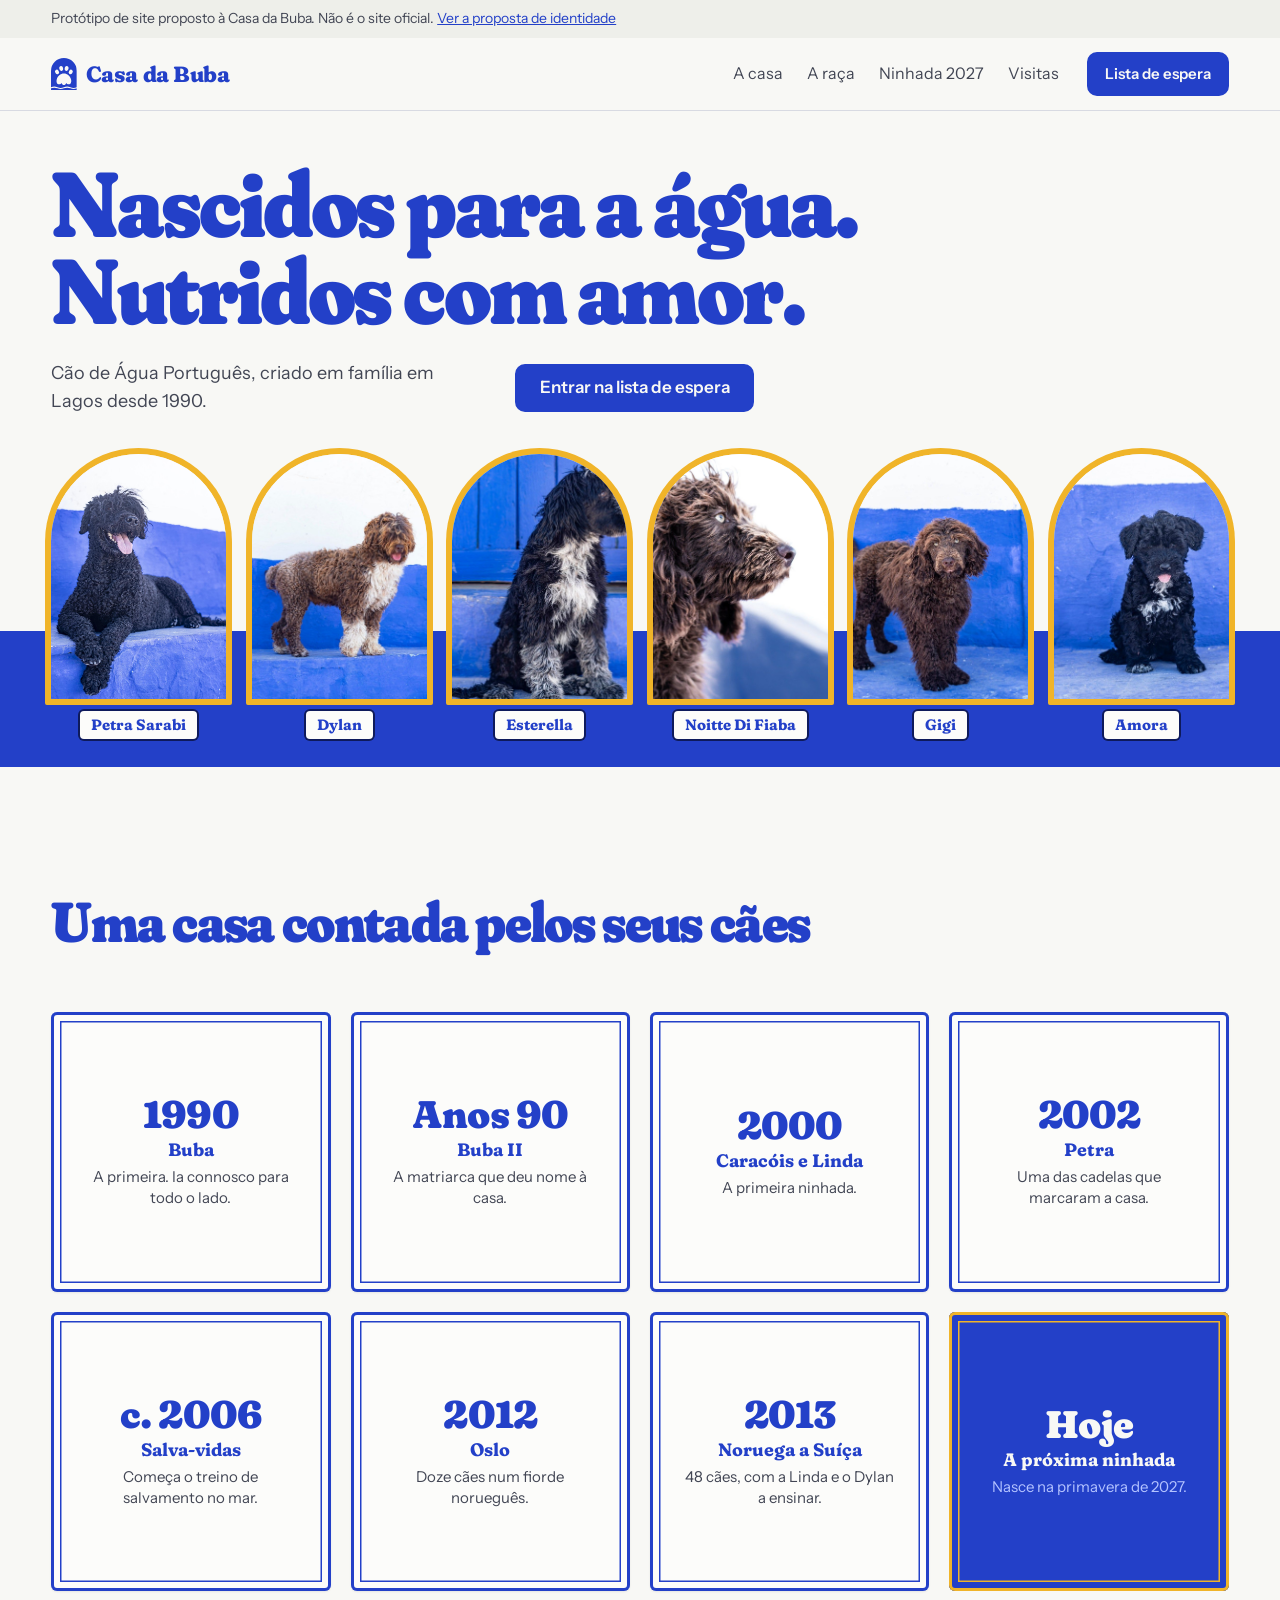
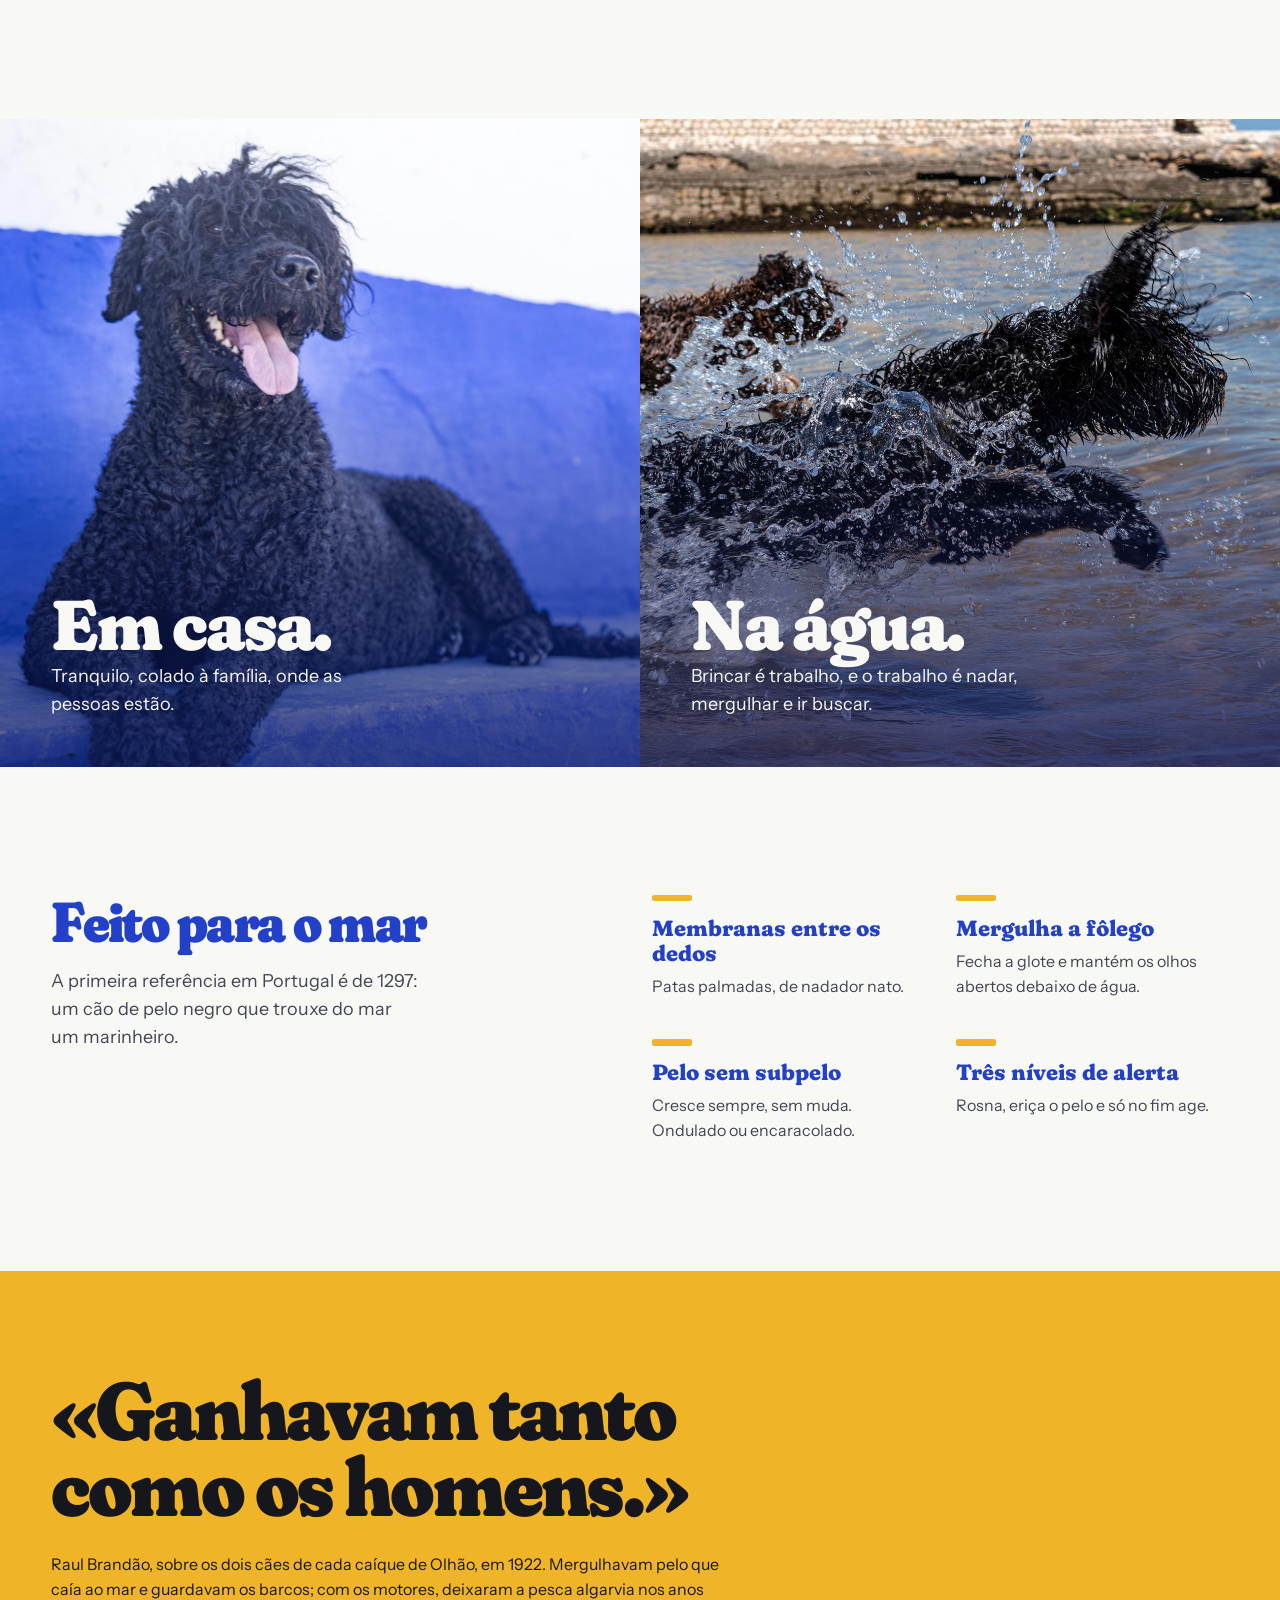
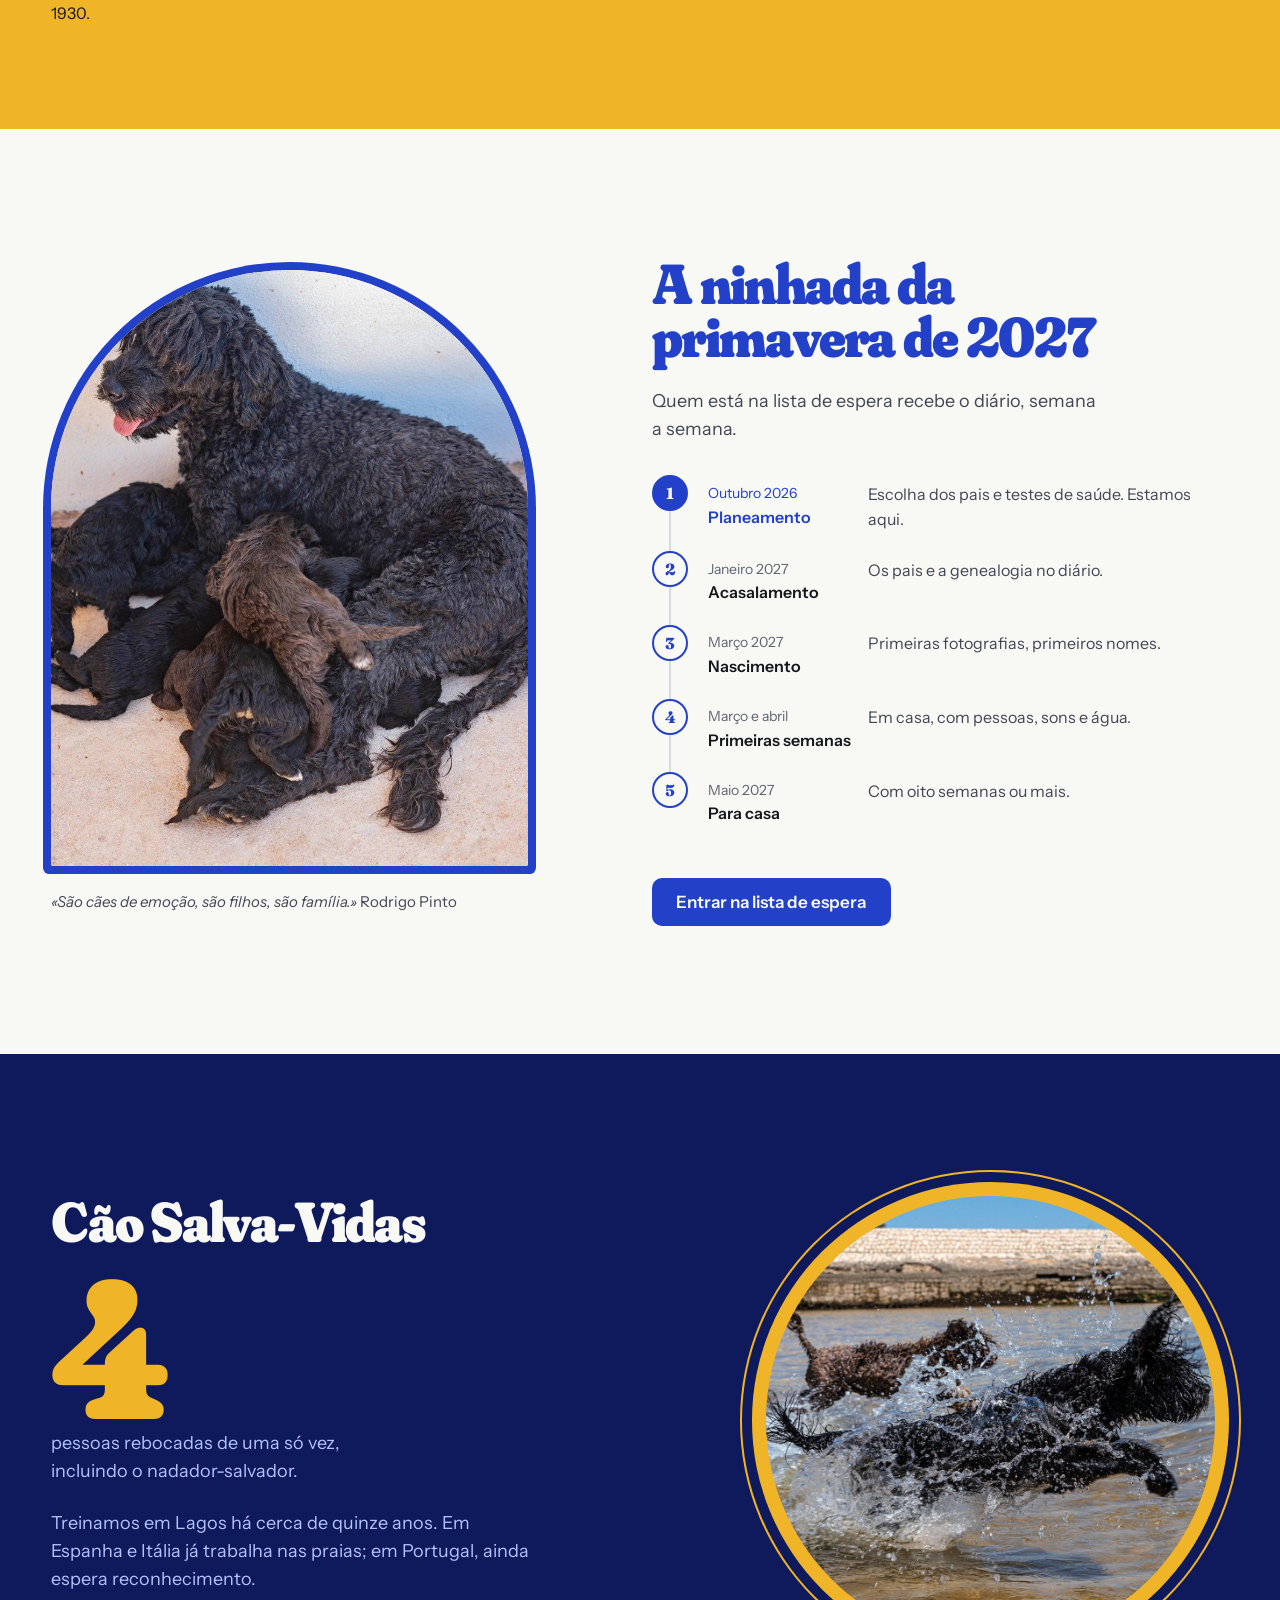
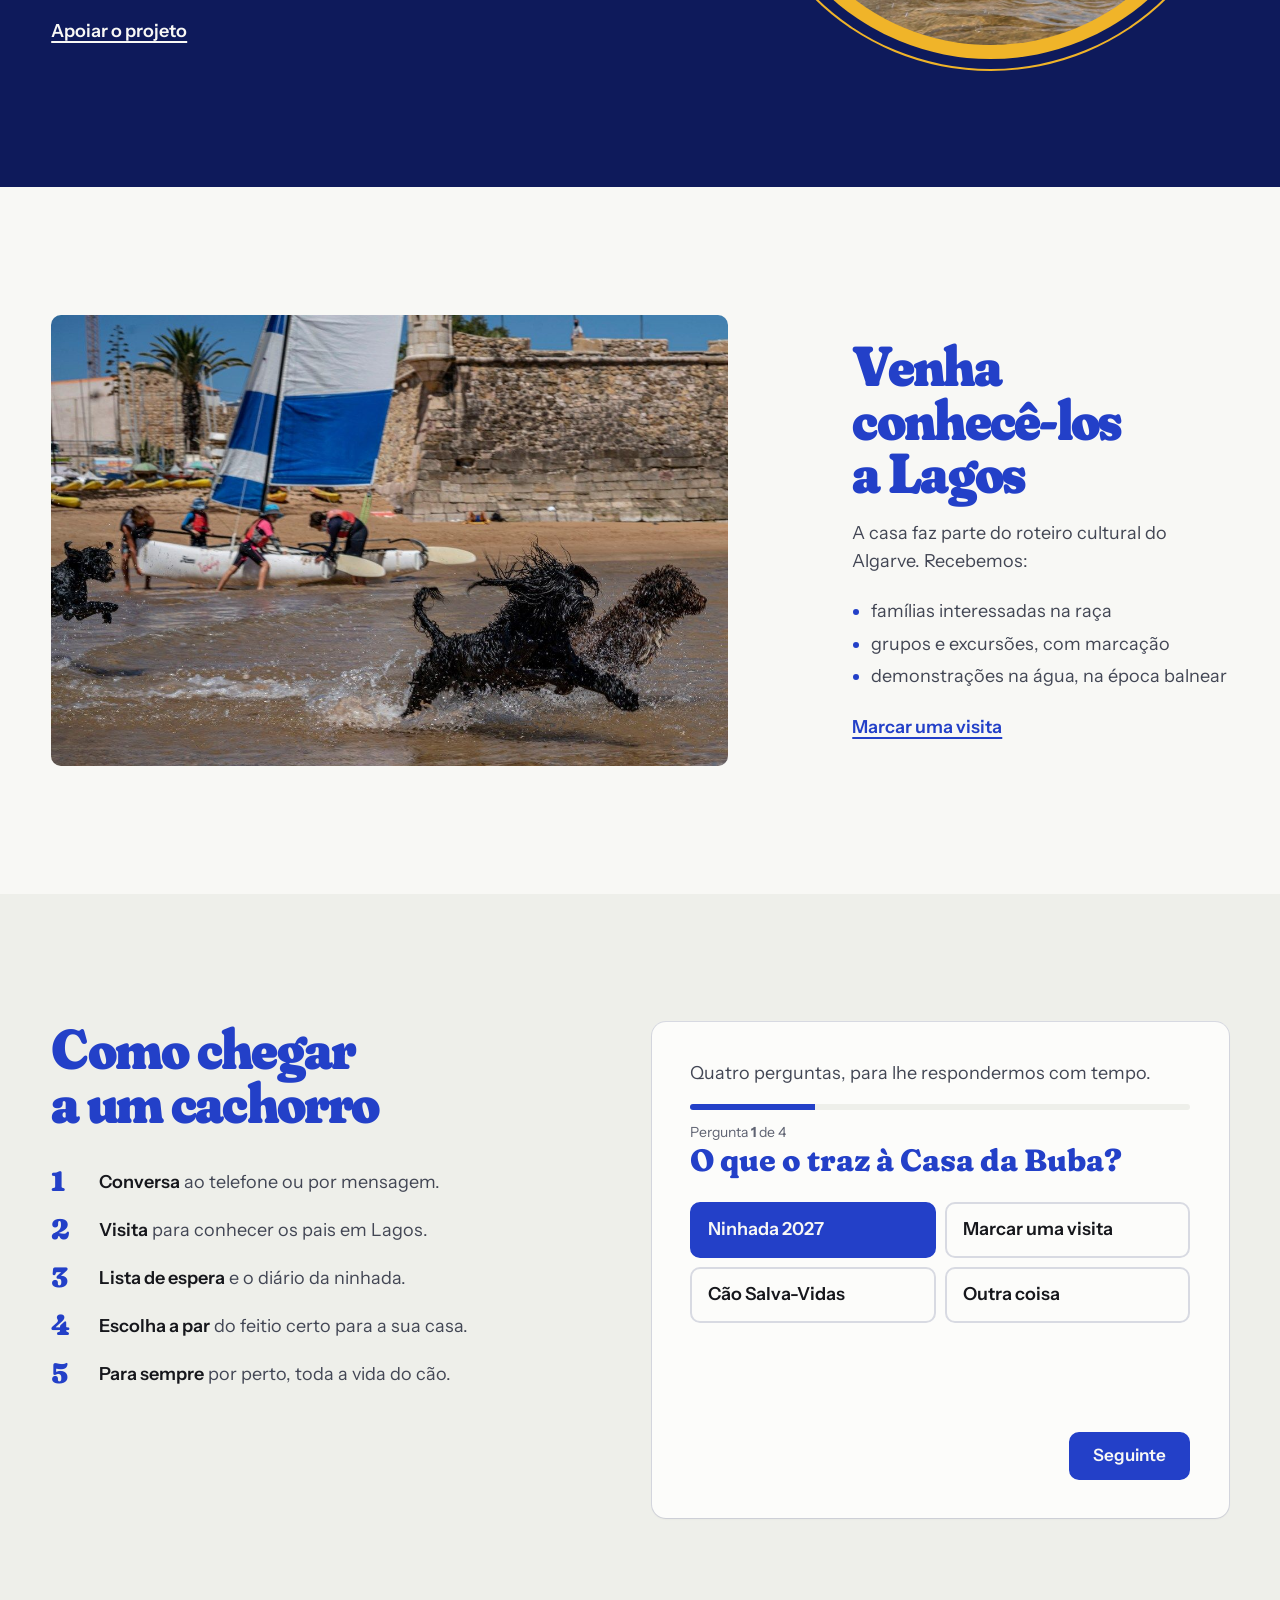
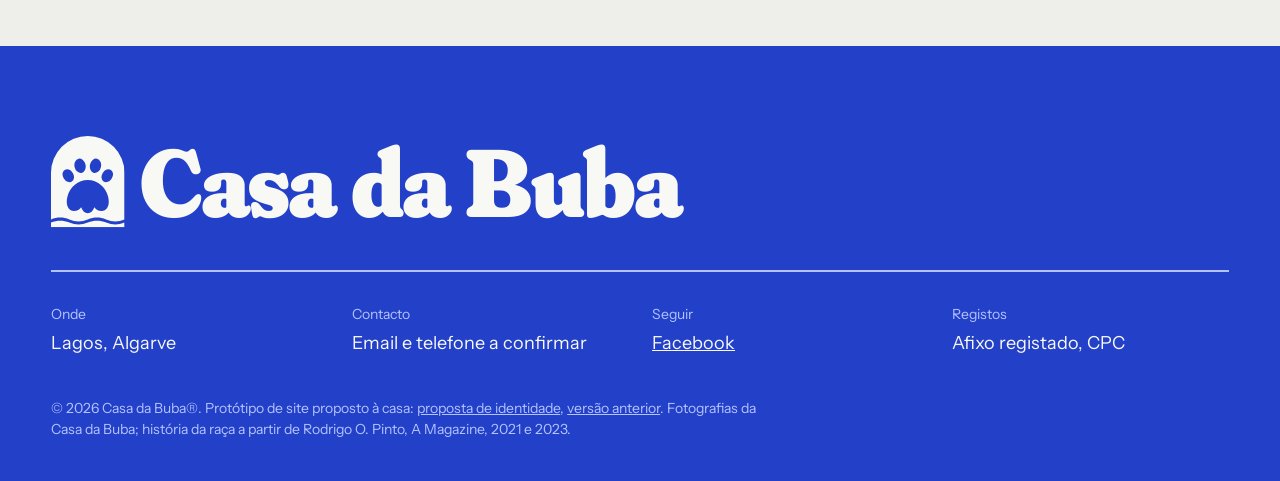
==== commit b60937a9: "Nova versão 2 do site: a rua da Buba" ====
--- a/v2/index.html
+++ b/v2/index.html
@@ -9,7 +9,7 @@
 <link rel="icon" href="../assets/logo/simbolo.svg" type="image/svg+xml">
 <link rel="preconnect" href="https://fonts.googleapis.com">
 <link rel="preconnect" href="https://fonts.gstatic.com" crossorigin>
-<link href="https://fonts.googleapis.com/css2?family=Fraunces:opsz,wght,SOFT@9..144,500,100&family=Instrument+Sans:wght@400;600&display=swap" rel="stylesheet">
+<link href="https://fonts.googleapis.com/css2?family=Fraunces:opsz,wght,SOFT,WONK@9..144,500..900,0..100,0..1&family=Instrument+Sans:wght@400;600&display=swap" rel="stylesheet">
 <link rel="stylesheet" href="css/v2.css">
 <script>document.documentElement.classList.add('js');</script>
 </head>
@@ -21,231 +21,228 @@
 
 <a class="saltar" href="#conteudo">Saltar para o conteúdo</a>
 
+<p class="aviso">Protótipo de site proposto à Casa da Buba. Não é o site oficial. <a href="../index.html">Ver a proposta de identidade</a></p>
+
 <header class="topo" id="topo">
-  <div class="container">
-    <nav class="topo__pilula" aria-label="Principal">
-      <a class="marca" href="#inicio" aria-label="Casa da Buba, início">
-        <svg class="marca__simbolo" viewBox="0 0 100 124" aria-hidden="true"><use href="#simbolo"/></svg>
-        <span class="marca__nome">Casa da Buba</span>
-      </a>
-      <ul class="topo__links" id="menu">
+  <div class="caixa topo__in">
+    <a class="marca" href="#inicio" aria-label="Casa da Buba, início">
+      <svg class="marca__simbolo" viewBox="0 0 100 124" aria-hidden="true"><use href="#simbolo"/></svg>
+      <span>Casa da Buba</span>
+    </a>
+    <nav aria-label="Principal">
+      <ul class="menu" id="menu">
         <li><a href="#casa">A casa</a></li>
-        <li><a href="#caes">Os cães</a></li>
         <li><a href="#raca">A raça</a></li>
         <li><a href="#ninhada">Ninhada 2027</a></li>
+        <li><a href="#visitas">Visitas</a></li>
       </ul>
-      <a class="btn btn--quiet topo__acao" href="#contacto">Lista de espera</a>
-      <button class="topo__menu" type="button" aria-expanded="false" aria-controls="menu">Menu</button>
     </nav>
+    <a class="botao botao--pequeno" href="#contacto">Lista de espera</a>
+    <button class="menu-botao" type="button" aria-expanded="false" aria-controls="menu">Menu</button>
   </div>
 </header>
 
 <main id="conteudo">
 
-<section class="hero" id="inicio" aria-labelledby="hero-titulo">
-  <figure class="hero__foto">
-    <img src="../assets/img/hero-familia-2400.jpg" width="2400" height="1719" fetchpriority="high"
-         alt="Quatro Cães de Água Portugueses sentados num banco azul encostado a uma parede caiada: um castanho e branco, dois cachorros pretos e um preto adulto.">
-    <p class="hero__aviso"><a href="../index.html">Protótipo proposto à Casa da Buba, não é o site oficial</a></p>
+<!-- A fachada: uma porta por cão, assente na barra azul -->
+<section class="fachada" id="inicio" aria-labelledby="titulo">
+  <div class="caixa fachada__cab">
+    <h1 id="titulo">Nascidos para a água.<br>Nutridos com amor.</h1>
+    <div class="fachada__texto">
+      <p>Cão de Água Português, criado em família em Lagos desde 1990.</p>
+      <a class="botao" href="#contacto">Entrar na lista de espera</a>
+    </div>
+  </div>
+  <div class="rua">
+    <ul class="portas" id="caes" aria-label="Os cães da casa">
+      <li class="porta" style="--i:0"><div class="porta__arco"><img src="../assets/img/preto-deitado.jpg" width="1334" height="2000" alt="Petra Sarabi, Cão de Água preta, deitada num degrau azul." fetchpriority="high" style="object-position: 45% 30%"></div><p class="porta__placa" data-tbc="Confirmar nome">Petra Sarabi</p></li>
+      <li class="porta" style="--i:1"><div class="porta__arco"><img src="../assets/img/castanho-branco.jpg" width="1536" height="1024" alt="Dylan, Cão de Água castanho e branco, de pé junto a uma porta azul." style="object-position: 33% 50%"></div><p class="porta__placa" data-tbc="Confirmar nome">Dylan</p></li>
+      <li class="porta" style="--i:2"><div class="porta__arco"><img src="../assets/img/preto-branco-porta.jpg" width="950" height="986" alt="Esterella, Cão de Água preta e branca, sentada à porta." style="object-position: 55% 40%"></div><p class="porta__placa" data-tbc="Confirmar nome">Esterella</p></li>
+      <li class="porta" style="--i:3"><div class="porta__arco"><img src="../assets/img/castanho-perfil.jpg" width="1536" height="1025" alt="Noitte Di Fiaba, Cão de Água castanha, de perfil." style="object-position: 38% 50%"></div><p class="porta__placa" data-tbc="Confirmar nome">Noitte Di Fiaba</p></li>
+      <li class="porta" style="--i:4"><div class="porta__arco"><img src="../assets/img/castanho-jovem.jpg" width="1536" height="1025" alt="Gigi, Cão de Água castanha e jovem, junto à barra azul." style="object-position: 37% 50%"></div><p class="porta__placa" data-tbc="Confirmar nome">Gigi</p></li>
+      <li class="porta" style="--i:5"><div class="porta__arco"><img src="../assets/img/preto-jovem.jpg" width="1536" height="1025" alt="Amora, Cão de Água preta com o peito branco, sentada num banco azul." style="object-position: 30% 50%"></div><p class="porta__placa" data-tbc="Confirmar nome">Amora</p></li>
+    </ul>
+  </div>
+</section>
+
+<!-- A história, em placas de azulejo -->
+<section class="casa" id="casa" aria-labelledby="casa-titulo">
+  <div class="caixa">
+    <h2 id="casa-titulo">Uma casa contada pelos seus cães</h2>
+    <ol class="azulejos">
+      <li class="azulejo"><span class="azulejo__ano">1990</span><b>Buba</b><span>A primeira. Ia connosco para todo o lado.</span></li>
+      <li class="azulejo"><span class="azulejo__ano" data-tbc="Ano de nascimento da Buba II">Anos 90</span><b>Buba II</b><span>A matriarca que deu nome à casa.</span></li>
+      <li class="azulejo"><span class="azulejo__ano">2000</span><b>Caracóis e Linda</b><span>A primeira ninhada.</span></li>
+      <li class="azulejo"><span class="azulejo__ano">2002</span><b>Petra</b><span>Uma das cadelas que marcaram a casa.</span></li>
+      <li class="azulejo"><span class="azulejo__ano" data-tbc="Ano de arranque do projeto">c. 2006</span><b>Salva-vidas</b><span>Começa o treino de salvamento no mar.</span></li>
+      <li class="azulejo"><span class="azulejo__ano">2012</span><b>Oslo</b><span data-tbc="Confirmar o papel da casa">Doze cães num fiorde norueguês.</span></li>
+      <li class="azulejo"><span class="azulejo__ano">2013</span><b>Noruega a Suíça</b><span data-tbc="Confirmar o papel da casa">48 cães, com a Linda e o Dylan a ensinar.</span></li>
+      <li class="azulejo azulejo--hoje"><span class="azulejo__ano">Hoje</span><b data-tbc="Confirmar os cães atuais">A próxima ninhada</b><span>Nasce na primavera de 2027.</span></li>
+    </ol>
+  </div>
+</section>
+
+<!-- Duas velocidades: o mesmo cão, lado a lado -->
+<section class="diptico" aria-label="Duas velocidades">
+  <figure class="diptico__lado">
+    <img src="../assets/img/preto-deitado.jpg" width="1334" height="2000" alt="Cão de Água preto deitado e tranquilo num degrau azul." loading="lazy" style="object-position: 50% 35%">
+    <figcaption><b>Em casa.</b> Tranquilo, colado à família, onde as pessoas estão.</figcaption>
   </figure>
-  <div class="hero__placa container">
-    <h1 id="hero-titulo">Nascidos para a água.<br>Nutridos com amor.</h1>
-    <div class="hero__texto">
-      <p class="lead">Cão de Água Português, criado em família em Lagos desde 1990.</p>
-      <a class="btn" href="#contacto">Entrar na lista de espera</a>
-    </div>
-  </div>
-</section>
-
-<!-- A casa: a história em nomes e anos -->
-<section class="casa" id="casa" aria-labelledby="casa-titulo">
-  <div class="container grelha">
-    <h2 class="casa__titulo" id="casa-titulo">Uma casa contada pelos seus cães</h2>
-    <ol class="indice">
-      <li class="indice__lead"><span class="indice__ano num">1990</span><h3>Buba</h3><p>A primeira. Ia connosco para todo o lado.</p></li>
-      <li><span class="indice__ano" data-tbc="Ano de nascimento da Buba II">Anos 90</span><h3>Buba II</h3><p>A matriarca que deu nome à casa.</p></li>
-      <li><span class="indice__ano num">2000</span><h3>Caracóis e Linda</h3><p>A primeira ninhada da casa.</p></li>
-      <li><span class="indice__ano num">2002</span><h3>Petra</h3><p>Uma das cadelas que marcaram a casa.</p></li>
-      <li><span class="indice__ano" data-tbc="Ano de arranque do projeto">c. 2006</span><h3>Salva-vidas</h3><p>Começa o treino de salvamento no mar.</p></li>
-      <li><span class="indice__ano num">2012</span><h3>Oslo</h3><p data-tbc="Confirmar o papel da casa nas demonstrações">Doze cães num fiorde norueguês.</p></li>
-      <li><span class="indice__ano num">2013</span><h3>Da Noruega à Suíça</h3><p data-tbc="Confirmar o papel da casa nas formações">48 cães em três cidades, com a Linda e o Dylan a ensinar.</p></li>
-      <li><span class="indice__ano">Hoje</span><h3 data-tbc="Confirmar os cães atuais">Petra Sarabi, Esterella e Dylan</h3><p>E a ninhada de 2027 a caminho.</p></li>
-    </ol>
-  </div>
-</section>
-
-<!-- Os cães: uma fila que corre para lá da margem -->
-<section class="caes" id="caes" aria-labelledby="caes-titulo">
-  <div class="container caes__cab">
-    <h2 id="caes-titulo">Cada um com o seu feitio</h2>
-    <div class="caes__setas">
-      <button type="button" class="seta" data-rolar="-1" aria-label="Cão anterior"><svg viewBox="0 0 24 24" aria-hidden="true"><path d="M15 5l-7 7 7 7"/></svg></button>
-      <button type="button" class="seta" data-rolar="1" aria-label="Cão seguinte"><svg viewBox="0 0 24 24" aria-hidden="true"><path d="M9 5l7 7-7 7"/></svg></button>
-    </div>
-  </div>
-  <ul class="fila" id="cedulas" tabindex="0" aria-label="Os cães da casa">
-    <li class="cao"><img src="../assets/img/preto-deitado.jpg" width="1334" height="2000" alt="Petra Sarabi, Cão de Água preto, deitada num degrau azul." loading="lazy"><h3 data-tbc="Confirmar nome">Petra Sarabi</h3><p class="cao__pelo">Preta, encaracolada</p><p class="cao__feitio">Serena em casa, imparável na água.</p></li>
-    <li class="cao"><img src="../assets/img/castanho-branco.jpg" width="1536" height="1024" alt="Dylan, Cão de Água castanho e branco, de pé junto a uma porta azul." loading="lazy" style="object-position: 30% 50%"><h3 data-tbc="Confirmar nome">Dylan</h3><p class="cao__pelo">Castanho e branco, encaracolado</p><p class="cao__feitio">O primeiro a chegar à porta.</p></li>
-    <li class="cao"><img src="../assets/img/preto-branco-porta.jpg" width="950" height="986" alt="Esterella, Cão de Água preta e branca, sentada à porta." loading="lazy"><h3 data-tbc="Confirmar nome">Esterella</h3><p class="cao__pelo">Preta e branca, ondulada</p><p class="cao__feitio">Atenta a tudo, desconfiada de nada.</p></li>
-    <li class="cao"><img src="../assets/img/castanho-perfil.jpg" width="1536" height="1025" alt="Noitte Di Fiaba, Cão de Água castanha, de perfil." loading="lazy" style="object-position: 40% 50%"><h3 data-tbc="Confirmar nome">Noitte Di Fiaba</h3><p class="cao__pelo">Castanha, ondulada</p><p class="cao__feitio">Olhos no horizonte, sempre.</p></li>
-    <li class="cao"><img src="../assets/img/castanho-jovem.jpg" width="1536" height="1025" alt="Gigi, Cão de Água castanha e jovem, junto à barra azul." loading="lazy" style="object-position: 38% 50%"><h3 data-tbc="Confirmar nome">Gigi</h3><p class="cao__pelo">Castanha, encaracolada</p><p class="cao__feitio">A mais nova da casa.</p></li>
-    <li class="cao"><img src="../assets/img/preto-jovem.jpg" width="1536" height="1025" alt="Amora, Cão de Água preta com o peito branco, sentada num banco azul." loading="lazy" style="object-position: 30% 50%"><h3 data-tbc="Confirmar nome">Amora</h3><p class="cao__pelo">Preta com peito branco</p><p class="cao__feitio">Pequena no tamanho, grande na água.</p></li>
-  </ul>
-</section>
-
-<!-- A raça: o que a faz um cão do mar -->
+  <figure class="diptico__lado">
+    <img src="../assets/img/salto-perto.jpg" width="1369" height="1276" alt="Cão de Água preto a lançar-se na água, entre salpicos." loading="lazy" style="object-position: 62% 50%">
+    <figcaption><b>Na água.</b> Brincar é trabalho, e o trabalho é nadar, mergulhar e ir buscar.</figcaption>
+  </figure>
+</section>
+
+<!-- A raça -->
 <section class="raca" id="raca" aria-labelledby="raca-titulo">
-  <div class="container grelha">
-    <h2 class="raca__titulo" id="raca-titulo">Feito para o mar</h2>
-    <p class="lead raca__lead">A primeira referência em Portugal é de 1297: um cão de pelo negro que trouxe do mar um marinheiro.</p>
+  <div class="caixa raca__in">
+    <div class="raca__cab">
+      <h2 id="raca-titulo">Feito para o mar</h2>
+      <p>A primeira referência em Portugal é de 1297: um cão de pelo negro que trouxe do mar um marinheiro.</p>
+    </div>
     <dl class="tracos">
       <div><dt>Membranas entre os dedos</dt><dd>Patas palmadas, de nadador nato.</dd></div>
       <div><dt>Mergulha a fôlego</dt><dd>Fecha a glote e mantém os olhos abertos debaixo de água.</dd></div>
       <div><dt>Pelo sem subpelo</dt><dd>Cresce sempre, sem muda. Ondulado ou encaracolado.</dd></div>
-      <div><dt>Três níveis de alerta</dt><dd>Rosna, eriça o pelo e só no fim age. Herdou a guarda dos barcos.</dd></div>
+      <div><dt>Três níveis de alerta</dt><dd>Rosna, eriça o pelo e só no fim age.</dd></div>
     </dl>
-    <figure class="citacao">
-      <blockquote><p>«Ganhavam tanto como os homens.»</p></blockquote>
-      <figcaption>Raul Brandão, sobre os dois cães de cada caíque de Olhão, em 1922. Mergulhavam pelo que caía ao mar e guardavam os barcos; com os motores, deixaram a pesca algarvia nos anos 1930.</figcaption>
+  </div>
+</section>
+
+<section class="barra-ocre" aria-label="Da história da raça">
+  <figure class="caixa citacao">
+    <blockquote><p>«Ganhavam tanto como os homens.»</p></blockquote>
+    <figcaption>Raul Brandão, sobre os dois cães de cada caíque de Olhão, em 1922. Mergulhavam pelo que caía ao mar e guardavam os barcos; com os motores, deixaram a pesca algarvia nos anos 1930.</figcaption>
+  </figure>
+</section>
+
+<!-- Ninhada 2027 -->
+<section class="ninhada" id="ninhada" aria-labelledby="ninhada-titulo">
+  <div class="caixa ninhada__in">
+    <figure class="janela">
+      <img src="../assets/img/mae-ninhada.jpg" width="950" height="986" alt="Uma cadela de Água preta deitada a amamentar os seus cachorros." loading="lazy">
+      <figcaption><q>São cães de emoção, são filhos, são família.</q> <span data-tbc="Confirmar autoria (A Magazine, 2021)">Rodrigo Pinto</span></figcaption>
     </figure>
-  </div>
-</section>
-
-<!-- Duas velocidades: o mesmo cão, em casa e na água -->
-<section class="velocidades" aria-labelledby="vel-titulo">
-  <div class="container">
-    <div class="velocidades__cab">
-      <h2 id="vel-titulo">Duas velocidades</h2>
-      <div class="seg" role="tablist" aria-label="Duas velocidades">
-        <button type="button" role="tab" id="t-casa" aria-selected="true" aria-controls="v-casa">Em casa</button>
-        <button type="button" role="tab" id="t-agua" aria-selected="false" aria-controls="v-agua" tabindex="-1">Na água</button>
-      </div>
-    </div>
-    <div class="painel" role="tabpanel" id="v-casa" aria-labelledby="t-casa">
-      <img src="../assets/img/tres-caes.jpg" width="1536" height="1025" alt="Três Cães de Água sentados e tranquilos num banco azul." loading="lazy">
-      <p class="lead">Em casa: tranquilo, colado à família, onde as pessoas estão.</p>
-    </div>
-    <div class="painel" role="tabpanel" id="v-agua" aria-labelledby="t-agua">
-      <img src="../assets/img/salto-lagos.jpg" width="1536" height="1025" alt="Três Cães de Água a correr e a saltar na água em Lagos, junto às muralhas do forte." loading="lazy">
-      <p class="lead">Na água: brincar é trabalho, e o trabalho é nadar, mergulhar e ir buscar.</p>
-    </div>
-  </div>
-</section>
-
-<!-- Ninhada 2027: o diário que a lista de espera recebe -->
-<section class="ninhada" id="ninhada" aria-labelledby="ninhada-titulo">
-  <div class="container grelha">
     <div class="ninhada__texto">
       <h2 id="ninhada-titulo">A ninhada da primavera de 2027</h2>
-      <p class="lead">Quem está na lista de espera recebe o diário, semana a semana.</p>
+      <p class="ninhada__lead">Quem está na lista de espera recebe o diário, semana a semana.</p>
       <ol class="diario" data-tbc="Datas previstas da ninhada">
-        <li aria-current="step"><time>Outubro 2026</time><b>Planeamento</b><span>Escolha dos pais e testes de saúde. Estamos aqui.</span></li>
+        <li class="agora"><time>Outubro 2026</time><b>Planeamento</b><span>Escolha dos pais e testes de saúde. Estamos aqui.</span></li>
         <li><time>Janeiro 2027</time><b>Acasalamento</b><span>Os pais e a genealogia no diário.</span></li>
         <li><time>Março 2027</time><b>Nascimento</b><span>Primeiras fotografias, primeiros nomes.</span></li>
         <li><time>Março e abril</time><b>Primeiras semanas</b><span>Em casa, com pessoas, sons e água.</span></li>
         <li><time>Maio 2027</time><b>Para casa</b><span>Com oito semanas ou mais.</span></li>
       </ol>
-    </div>
-    <figure class="ninhada__foto">
-      <img src="../assets/img/mae-ninhada.jpg" width="950" height="986" alt="Uma cadela de Água preta deitada a amamentar os seus cachorros." loading="lazy">
-      <figcaption><q>São cães de emoção, são filhos, são família.</q> <span data-tbc="Confirmar autoria (A Magazine, 2021)">Rodrigo Pinto</span></figcaption>
-    </figure>
-  </div>
-</section>
-
-<!-- Cão Salva-Vidas: a fotografia de ponta a ponta e o número -->
+      <a class="botao" href="#contacto">Entrar na lista de espera</a>
+    </div>
+  </div>
+</section>
+
+<!-- Cão Salva-Vidas: uma vigia de barco sobre o mar fundo -->
 <section class="salva" id="salva-vidas" aria-labelledby="salva-titulo">
-  <img class="salva__foto" src="../assets/img/salto-perto.jpg" width="1369" height="1276" alt="Cão de Água preto a lançar-se na água em Lagos, entre salpicos." loading="lazy">
-  <div class="container salva__in">
-    <div class="salva__placa">
+  <div class="caixa salva__in">
+    <div class="salva__texto">
       <h2 id="salva-titulo">Cão Salva-Vidas</h2>
-      <p class="salva__numero"><span class="num">4</span> pessoas rebocadas de uma só vez, incluindo o nadador-salvador.</p>
+      <p class="salva__numero"><span>4</span> pessoas rebocadas de uma só vez, incluindo o nadador-salvador.</p>
       <p>Treinamos em Lagos há cerca de quinze anos. Em Espanha e Itália já trabalha nas praias; em Portugal, ainda espera reconhecimento.</p>
       <a class="ligacao ligacao--clara" href="#contacto">Apoiar o projeto</a>
     </div>
+    <figure class="vigia">
+      <img src="../assets/img/salto-lagos.jpg" width="1536" height="1025" alt="Três Cães de Água a correr e a saltar na água em Lagos, junto às muralhas do forte." loading="lazy">
+    </figure>
+  </div>
+</section>
+
+<!-- Visitas -->
+<section class="visitas" id="visitas" aria-labelledby="visitas-titulo">
+  <div class="caixa visitas__in">
+    <img class="visitas__foto" src="../assets/img/praia-lagos.jpg" width="1200" height="800" alt="Cães de Água a brincar na praia de Lagos, com barcos à vela e as muralhas do forte ao fundo." loading="lazy">
+    <div class="visitas__texto">
+      <h2 id="visitas-titulo">Venha <span class="inteiro">conhecê-los</span> a Lagos</h2>
+      <p>A casa faz parte do roteiro cultural do Algarve. Recebemos:</p>
+      <ul data-tbc="Tipos de visita e condições">
+        <li>famílias interessadas na raça</li>
+        <li>grupos e excursões, com marcação</li>
+        <li>demonstrações na água, na época balnear</li>
+      </ul>
+      <a class="ligacao" href="#contacto" data-motivo="visita">Marcar uma visita</a>
+    </div>
+  </div>
+</section>
+
+<!-- Lista de espera -->
+<section class="lista" id="contacto" aria-labelledby="lista-titulo">
+  <div class="caixa lista__in">
+    <div class="lista__texto">
+      <h2 id="lista-titulo">Como chegar a um cachorro</h2>
+      <ol class="passos" data-tbc="Validar o processo com a criadora">
+        <li><b>Conversa</b> ao telefone ou por mensagem.</li>
+        <li><b>Visita</b> para conhecer os pais em Lagos.</li>
+        <li><b>Lista de espera</b> e o diário da ninhada.</li>
+        <li><b>Escolha a par</b> do feitio certo para a sua casa.</li>
+        <li><b>Para sempre</b> por perto, toda a vida do cão.</li>
+      </ol>
+    </div>
+
+    <form class="conversa" id="conversa" data-endpoint="" novalidate>
+      <p class="conversa__intro">Quatro perguntas, para lhe respondermos com tempo.</p>
+      <div class="conversa__progresso" aria-hidden="true"><span></span></div>
+      <p class="conversa__passo" aria-live="polite">Pergunta <b>1</b> de 4</p>
+
+      <fieldset class="etapa ativa" data-etapa="1">
+        <legend>O que o traz à Casa da Buba?</legend>
+        <div class="opcoes">
+          <label><input type="radio" name="motivo" value="ninhada" checked><span>Ninhada 2027</span></label>
+          <label><input type="radio" name="motivo" value="visita"><span>Marcar uma visita</span></label>
+          <label><input type="radio" name="motivo" value="salva-vidas"><span>Cão Salva-Vidas</span></label>
+          <label><input type="radio" name="motivo" value="outro"><span>Outra coisa</span></label>
+        </div>
+      </fieldset>
+
+      <fieldset class="etapa" data-etapa="2">
+        <legend>Como se chama?</legend>
+        <div class="campos">
+          <label for="f-nome">Nome</label><input id="f-nome" name="nome" autocomplete="name" required>
+          <label for="f-email">Email</label><input id="f-email" name="email" type="email" inputmode="email" autocomplete="email" required>
+          <label for="f-tel">Telefone, opcional</label><input id="f-tel" name="telefone" type="tel" inputmode="tel" autocomplete="tel">
+        </div>
+      </fieldset>
+
+      <fieldset class="etapa" data-etapa="3">
+        <legend>Fale-nos da sua casa</legend>
+        <div class="campos campos--2">
+          <div><label for="f-casa">Onde vive</label><select id="f-casa" name="casa"><option>Apartamento</option><option>Casa com jardim</option><option>Quinta ou campo</option></select></div>
+          <div><label for="f-exp">Já teve cães?</label><select id="f-exp" name="experiencia"><option>Sim, várias vezes</option><option>Uma vez</option><option>Seria o primeiro</option></select></div>
+          <div><label for="f-cri">Crianças em casa?</label><select id="f-cri" name="criancas"><option>Não</option><option>Sim</option></select></div>
+          <div><label for="f-ani">Outros animais?</label><select id="f-ani" name="animais"><option>Não</option><option>Sim</option></select></div>
+        </div>
+      </fieldset>
+
+      <fieldset class="etapa" data-etapa="4">
+        <legend>Mais alguma coisa?</legend>
+        <div class="campos">
+          <label for="f-msg">Mensagem, opcional</label><textarea id="f-msg" name="mensagem" rows="4"></textarea>
+        </div>
+      </fieldset>
+
+      <p class="conversa__aviso" id="conversa-aviso" role="status" aria-live="polite"></p>
+
+      <div class="conversa__botoes">
+        <button type="button" class="botao botao--linha" data-voltar hidden>Voltar</button>
+        <button type="submit" class="botao" data-seguir>Seguinte</button>
+      </div>
+    </form>
   </div>
 </section>
 
 </main>
 
-<!-- Rodapé: abre com a lista de espera, assenta na barra anil -->
 <footer class="rodape">
-  <section class="lista" id="contacto" aria-labelledby="lista-titulo">
-    <div class="container grelha">
-      <div class="lista__texto">
-        <h2 id="lista-titulo">Como chegar a um cachorro</h2>
-        <ol class="passos" data-tbc="Validar o processo com a criadora">
-          <li><b>Conversa</b> ao telefone ou por mensagem.</li>
-          <li><b>Visita</b> para conhecer os pais em Lagos.</li>
-          <li><b>Lista de espera</b> e o diário da ninhada.</li>
-          <li><b>Escolha a par</b> do feitio certo para a sua casa.</li>
-          <li><b>Para sempre</b> por perto, toda a vida do cão.</li>
-        </ol>
-        <div class="lista__visitas" id="visitas" data-tbc="Tipos de visita e condições">
-          <p>Também recebemos visitas em Lagos, no roteiro cultural do Algarve:</p>
-          <ul>
-            <li>famílias interessadas na raça</li>
-            <li>grupos e excursões, com marcação</li>
-            <li>demonstrações na água, na época balnear</li>
-          </ul>
-        </div>
-      </div>
-
-      <form class="conversa" id="conversa" data-endpoint="" novalidate>
-        <p class="conversa__intro">Quatro perguntas, para lhe respondermos com tempo.</p>
-        <div class="conversa__progresso" aria-hidden="true"><span></span></div>
-        <p class="conversa__passo" aria-live="polite">Pergunta <b>1</b> de 4</p>
-
-        <fieldset class="etapa ativa" data-etapa="1">
-          <legend>O que o traz à Casa da Buba?</legend>
-          <div class="opcoes">
-            <label><input type="radio" name="motivo" value="ninhada" checked><span>Ninhada 2027</span></label>
-            <label><input type="radio" name="motivo" value="visita"><span>Marcar uma visita</span></label>
-            <label><input type="radio" name="motivo" value="salva-vidas"><span>Cão Salva-Vidas</span></label>
-            <label><input type="radio" name="motivo" value="outro"><span>Outra coisa</span></label>
-          </div>
-        </fieldset>
-
-        <fieldset class="etapa" data-etapa="2">
-          <legend>Como se chama?</legend>
-          <div class="campos">
-            <label for="f-nome">Nome</label><input id="f-nome" name="nome" autocomplete="name" required>
-            <label for="f-email">Email</label><input id="f-email" name="email" type="email" inputmode="email" autocomplete="email" required>
-            <label for="f-tel">Telefone, opcional</label><input id="f-tel" name="telefone" type="tel" inputmode="tel" autocomplete="tel">
-          </div>
-        </fieldset>
-
-        <fieldset class="etapa" data-etapa="3">
-          <legend>Fale-nos da sua casa</legend>
-          <div class="campos campos--2">
-            <div><label for="f-casa">Onde vive</label><select id="f-casa" name="casa"><option>Apartamento</option><option>Casa com jardim</option><option>Quinta ou campo</option></select></div>
-            <div><label for="f-exp">Já teve cães?</label><select id="f-exp" name="experiencia"><option>Sim, várias vezes</option><option>Uma vez</option><option>Seria o primeiro</option></select></div>
-            <div><label for="f-cri">Crianças em casa?</label><select id="f-cri" name="criancas"><option>Não</option><option>Sim</option></select></div>
-            <div><label for="f-ani">Outros animais?</label><select id="f-ani" name="animais"><option>Não</option><option>Sim</option></select></div>
-          </div>
-        </fieldset>
-
-        <fieldset class="etapa" data-etapa="4">
-          <legend>Mais alguma coisa?</legend>
-          <div class="campos">
-            <label for="f-msg">Mensagem, opcional</label><textarea id="f-msg" name="mensagem" rows="4"></textarea>
-          </div>
-        </fieldset>
-
-        <p class="conversa__aviso" id="conversa-aviso" role="status" aria-live="polite"></p>
-
-        <div class="conversa__botoes">
-          <button type="button" class="btn btn--quiet" data-voltar hidden>Voltar</button>
-          <button type="submit" class="btn" data-seguir>Seguinte</button>
-        </div>
-      </form>
-    </div>
-  </section>
-
-  <div class="container rodape__mast">
+  <div class="caixa rodape__in">
     <a class="marca marca--grande" href="#inicio" aria-label="Casa da Buba, voltar ao início">
       <svg class="marca__simbolo" viewBox="0 0 100 124" aria-hidden="true"><use href="#simbolo"/></svg>
-      <span class="marca__nome">Casa da Buba</span>
+      <span>Casa da Buba</span>
     </a>
     <dl class="rodape__dados">
       <div><dt>Onde</dt><dd data-tbc="Morada (Lagos? O Facebook diz Gouveia)">Lagos, Algarve</dd></div>
@@ -253,13 +250,12 @@
       <div><dt>Seguir</dt><dd><a href="https://www.facebook.com/casadabuba/" target="_blank" rel="noopener">Facebook</a></dd></div>
       <div><dt>Registos</dt><dd data-tbc="Afixo, CPC/LOP, n.º ICNF">Afixo registado, CPC</dd></div>
     </dl>
-    <p class="rodape__legal">© 2026 Casa da Buba®. Protótipo de site proposto à casa, <a href="../index.html">ver a proposta de identidade</a> ou <a href="../site.html">a versão anterior</a>.</p>
-    <p class="rodape__creditos" data-credits>Fotografias da Casa da Buba. História da raça a partir de Rodrigo O. Pinto, A Magazine, 2021 e 2023.</p>
+    <p class="rodape__legal">© 2026 Casa da Buba®. Protótipo de site proposto à casa: <a href="../index.html">proposta de identidade</a>, <a href="../site.html">versão anterior</a>. Fotografias da Casa da Buba; história da raça a partir de Rodrigo O. Pinto, A Magazine, 2021 e 2023.</p>
   </div>
 </footer>
 
-<div class="proto" hidden>
-  <button type="button" class="proto__botao" id="rever" aria-pressed="false">Por confirmar <b id="rever-n">0</b></button>
+<div class="rever" hidden>
+  <button type="button" class="rever__botao" id="rever" aria-pressed="false">Por confirmar <b id="rever-n">0</b></button>
 </div>
 
 <script src="js/v2.js"></script>
--- a/v2/css/v2.css
+++ b/v2/css/v2.css
@@ -1,261 +1,268 @@
-/* Hallmark · shape: Photographic (draw 2c760a dealt Catalogue; swapped, the brand is a story, not an inventory) · genre: editorial · theme: brand · redesign: full · job: subscribe (lista de espera) · draw: 2c760a
- * paper: oklch(98% 0.006 270) · accent: oklch(45% 0.212 267) · display: Fraunces · body: Instrument Sans · hero: Ledge · nav: floating pill · footer: newsletter-first · signature: a família na barra azul, de ponta a ponta, com o título pousado por baixo como legenda
- * axes: light/roman-serif/chromatic-blue · posture: committed · contrast: pass · fold: pass · v2.0.0 */
-/* Hallmark · pre-emit critique: P4 H4 E4 S4 R4 V4 · weakest: S, a família na barra podia ser de outro canil; ancorei-a em Lagos, na barra anil medida nas fotos e nos nomes dos cães */
-/* Hallmark · hero-review: fix · 4 findings · 3 resolved 1 partial · the nav keeps its own strip above the photo so the brown dog keeps headroom */
-/* Hallmark · finish-review: subagent · 6 findings and 2 losses · 8 resolved · gap: 44c, 44d and 79 judged from measurements only, the render tier could not launch a browser here */
-/* Hallmark · answered F7 · the pill radius sits on controls only (the menu button, the rail arrows, the segmented switch) and on the floating nav pill the draw dealt */
-/* Hallmark · dropped the nav link to #salva-vidas · the nav keeps four destinations and the section still answers at #salva-vidas */
-/* Hallmark · dropped the photo rail of eight water shots, the 350px archive photo, the numbers band and the quote band · their facts now live in the index, the Salva-Vidas plate and the ninhada caption */
-@import url("./tokens.css");
-@import url("./base.css");
-
-/* Base da página */
-body { font-size: var(--text-md); }
-h1, h2, h3 { font-variation-settings: "SOFT" 100; }
-.saltar { position: absolute; left: var(--space-md); top: calc(-1 * var(--space-3xl)); z-index: var(--z-toast); padding: var(--space-xs) var(--space-md); background: var(--color-ink); color: var(--color-paper); }
-.saltar:focus-visible { top: var(--space-md); }
-.grelha { display: grid; grid-template-columns: repeat(12, minmax(0, 1fr)); column-gap: var(--gap-columns); }
-
-/* Controlos */
-.btn { display: inline-flex; align-items: center; justify-content: center; gap: var(--space-xs); min-height: 48px; padding: 0 var(--space-lg); border: 1px solid var(--color-accent); border-radius: var(--radius-pill); background: var(--color-accent); color: var(--color-accent-ink); font: 600 var(--text-md)/1 var(--font-body); white-space: nowrap; text-decoration: none; cursor: pointer; transition: background-color var(--dur-short) var(--ease-out), color var(--dur-short) var(--ease-out), transform var(--dur-micro) var(--ease-out); }
-.btn:hover { background: var(--color-deep); border-color: var(--color-deep); }
-.btn:active { transform: translateY(1px); }
-.btn:focus-visible { outline: 2px solid var(--color-focus); outline-offset: 2px; }
-.btn:disabled, .btn[aria-disabled="true"] { opacity: 0.55; cursor: not-allowed; transform: none; }
-.btn[aria-busy="true"] { cursor: progress; }
-.btn--quiet { background: transparent; color: var(--color-accent); border-color: var(--color-rule); }
-.btn--quiet:hover { background: var(--color-paper-2); border-color: var(--color-accent); }
-.ligacao { color: var(--color-accent); font-weight: 600; text-decoration: underline; text-decoration-thickness: 2px; text-underline-offset: 0.2em; transition: color var(--dur-short) var(--ease-out); }
-.ligacao:hover { color: var(--color-deep); }
-.ligacao:focus-visible { outline: 2px solid var(--color-focus); outline-offset: 4px; }
-
-
-/* Menu: uma pílula que flutua sobre a página */
-.topo { position: sticky; top: var(--space-xs); z-index: var(--z-sticky-nav); margin-top: var(--space-xs); }
-.topo__pilula { position: relative; display: flex; align-items: center; gap: var(--space-lg); min-height: 56px; padding-inline: var(--space-lg) var(--space-2xs); border-radius: var(--radius-pill); background: var(--color-paper); box-shadow: 0 0 0 1px var(--color-rule), 0 1px 2px var(--color-shadow); }
-.marca { display: inline-flex; align-items: center; gap: var(--space-xs); color: var(--color-accent); text-decoration: none; }
-.marca__simbolo { width: auto; height: 30px; fill: currentColor; }
-.marca__nome { white-space: nowrap; font: var(--display-weight) var(--text-xl)/1 var(--font-display); font-variation-settings: "SOFT" 100; letter-spacing: var(--tracking-display); }
-.marca:focus-visible { outline: 2px solid var(--color-focus); outline-offset: 4px; border-radius: var(--radius-card); }
-.topo__links { display: flex; gap: var(--space-lg); margin: 0 0 0 auto; padding: 0; list-style: none; }
-.topo__links a { white-space: nowrap; color: var(--color-ink-2); text-decoration: none; transition: color var(--dur-short) var(--ease-out); }
-.topo__links a:hover, .topo__links a[aria-current] { color: var(--color-ink); text-decoration: underline; text-decoration-thickness: 1px; }
-.topo__links a:focus-visible { outline: 2px solid var(--color-focus); outline-offset: 4px; }
-.topo__menu { display: none; min-height: 48px; padding: 0 var(--space-md); border: 1px solid var(--color-rule); border-radius: var(--radius-pill); background: var(--color-paper); color: var(--color-ink); cursor: pointer; transition: background-color var(--dur-short) var(--ease-out); }
-.topo__menu:hover { background: var(--color-paper-2); }
-.topo__menu:active { transform: translateY(1px); }
-.topo__menu:focus-visible { outline: 2px solid var(--color-focus); outline-offset: 2px; }
-
-/* Hero (Ledge): a fotografia ocupa o ecrã; o título assenta por baixo */
-.hero { display: flex; flex-direction: column; height: calc(100svh - 4.5rem); min-height: 34rem; max-height: 64rem; margin-top: var(--space-xs); }
-.hero__foto { position: relative; flex: 1 1 auto; min-height: 0; margin: 0; background: var(--color-paper-3); }
-.hero__foto img { position: absolute; inset: 0; width: 100%; height: 100%; object-fit: cover; object-position: 50% 4%; }
-.hero__placa { display: grid; grid-template-columns: repeat(12, minmax(0, 1fr)); column-gap: var(--gap-columns); align-items: end; padding-block: var(--space-lg) var(--space-xl); }
-.hero h1 { grid-column: 1 / span 8; max-width: none; line-height: 1; }
-.hero__texto { grid-column: 9 / span 4; display: grid; gap: var(--space-lg); justify-items: start; padding-bottom: var(--space-2xs); }
-.hero .lead { color: var(--color-ink-2); }
-.hero__aviso { position: absolute; top: var(--space-sm); right: max(var(--gutter), calc((100% - var(--container)) / 2 + var(--gutter))); z-index: var(--z-raised); margin: 0; padding: var(--space-2xs) var(--space-sm); border-radius: var(--radius-card); background: var(--color-paper); font-size: var(--text-sm); }
-.hero__aviso a { color: var(--color-ink-2); }
-.hero__aviso a:focus-visible { outline: 2px solid var(--color-focus); outline-offset: 2px; }
-
-@media (max-width: 60rem) {
-  .topo__links { position: absolute; top: calc(100% + var(--space-xs)); left: 0; right: 0; display: none; flex-direction: column; gap: 0; margin: 0; padding: var(--space-xs) var(--space-lg); border-radius: var(--radius-card); background: var(--color-paper); box-shadow: 0 0 0 1px var(--color-rule), 0 1px 2px var(--color-shadow); }
-  .topo__links.aberto { display: flex; }
-  .topo__links a { display: block; padding-block: var(--space-sm); font-size: var(--text-lg); }
-  .topo__menu { display: inline-flex; align-items: center; margin-left: auto; }
-  .topo__acao { display: none; }
-  .hero { height: auto; max-height: none; min-height: calc(100svh - 4.5rem); }
-  .hero__foto { flex: 1 1 auto; min-height: 18rem; }
-  .hero__foto img { object-position: 67% 30%; }
-  .hero__placa { row-gap: var(--space-lg); padding-block: var(--space-lg) var(--space-2xl); }
-  .hero h1, .hero__texto { grid-column: 1 / -1; }
-}
-@media (max-width: 40rem) {
-  .hero h1 { font-size: clamp(2rem, 8.6vw, 2.75rem); }
-}
-
-/* Secções */
-section { scroll-margin-top: var(--space-3xl); }
-h2 { color: var(--color-ink); }
-
-/* A casa: índice de anos, título preso enquanto as linhas passam */
-.casa { padding-block: var(--section-gap) var(--section-gap-s); }
-.casa__titulo { grid-column: 1 / span 4; align-self: start; position: sticky; top: var(--space-3xl); max-width: 12ch; }
-.indice { grid-column: 6 / span 7; margin: 0; padding: 0; list-style: none; }
-.indice li { display: grid; grid-template-columns: minmax(0, 8rem) minmax(0, 1fr); column-gap: var(--gap-columns); row-gap: var(--space-2xs); padding-block: var(--space-lg); border-top: var(--rule-hair) solid var(--color-rule); }
-.indice li:last-child { border-bottom: var(--rule-hair) solid var(--color-rule); }
-.indice__ano { grid-row: span 2; color: var(--color-accent); font: var(--display-weight) var(--text-xl)/1.1 var(--font-display); font-variation-settings: "SOFT" 100; font-variant-numeric: tabular-nums; }
-.indice h3 { font-size: var(--text-title); }
-.indice p { color: var(--color-ink-2); }
-.indice__lead { padding-block: var(--space-xl) var(--space-lg); }
-.indice__lead .indice__ano { font-size: var(--text-display-s); line-height: 0.95; }
-.indice__lead h3 { font-size: var(--text-2xl); align-self: end; }
-
-/* Os cães: fila horizontal que passa a margem */
-.caes { padding-block: var(--section-gap-s); background: var(--color-paper-2); }
-.caes__cab { display: flex; align-items: end; justify-content: space-between; gap: var(--space-lg); flex-wrap: wrap; }
-.caes__setas { display: flex; gap: var(--space-xs); }
-.seta { display: grid; place-items: center; width: 48px; height: 48px; padding: 0; border: 1px solid var(--color-rule); border-radius: var(--radius-pill); background: var(--color-paper); color: var(--color-ink); cursor: pointer; transition: border-color var(--dur-short) var(--ease-out), background-color var(--dur-short) var(--ease-out); }
-.seta svg { width: 20px; height: 20px; fill: none; stroke: currentColor; stroke-width: 1.8; stroke-linecap: round; stroke-linejoin: round; }
-.seta:hover { border-color: var(--color-accent); }
-.seta:active { transform: translateY(1px); }
-.seta:focus-visible { outline: 2px solid var(--color-focus); outline-offset: 2px; }
-.seta:disabled { opacity: 0.55; cursor: not-allowed; }
-.fila { display: grid; grid-auto-flow: column; grid-auto-columns: minmax(16rem, 22%); gap: var(--gap-columns); margin: var(--space-2xl) 0 0; padding: 0 max(var(--gutter), calc((100% - var(--container)) / 2 + var(--gutter))) var(--space-md); list-style: none; overflow-x: auto; scroll-snap-type: x mandatory; scroll-padding-inline: max(var(--gutter), calc((100% - var(--container)) / 2 + var(--gutter))); overscroll-behavior-x: contain; scrollbar-color: var(--color-muted) transparent; }
-.fila:focus-visible { outline: 2px solid var(--color-focus); outline-offset: 4px; }
-.cao { scroll-snap-align: start; display: grid; gap: var(--space-2xs); align-content: start; }
-.cao img { width: 100%; aspect-ratio: 4 / 5; height: auto; object-fit: cover; border-radius: var(--radius-arch); margin-bottom: var(--space-sm); outline: 1px solid var(--color-scrim); outline-offset: -1px; }
-.cao h3 { font-size: var(--text-title); }
-.cao__pelo { color: var(--color-muted); font-size: var(--text-sm); }
-.cao__feitio { color: var(--color-coat); }
-
-/* A raça: linhas com fio fino e uma frase de 1922 */
-.raca { padding-block: var(--section-gap-l) var(--section-gap); }
-.raca__titulo { grid-column: 1 / span 5; }
-.raca__lead { grid-column: 7 / span 6; color: var(--color-ink-2); align-self: end; }
-.tracos { grid-column: 1 / -1; margin: var(--space-2xl) 0 0; }
-.tracos > div { display: grid; grid-template-columns: repeat(12, minmax(0, 1fr)); column-gap: var(--gap-columns); padding-block: var(--space-lg); border-top: var(--rule-hair) solid var(--color-rule); }
-.tracos dt { grid-column: 1 / span 5; font: var(--display-weight) var(--text-title)/1.2 var(--font-display); font-variation-settings: "SOFT" 100; }
-.tracos dd { grid-column: 7 / span 6; margin: 0; color: var(--color-ink-2); text-wrap: pretty; }
-.citacao { grid-column: 1 / span 10; margin: var(--space-3xl) 0 0; }
+/* Casa da Buba v2: "A rua da Buba"
+ * Uma fachada caiada com uma porta por cão, assente na barra azul. As portas são o único gesto ousado;
+ * o resto da página é calmo: azulejos para a história, uma faixa ocre para 1922, uma vigia para o mar. */
+
+:root {
+  --cal: #F8F8F5;
+  --cal-2: #EEEFEA;
+  --vidrado: #FCFCFA;
+  --anil: #2340C8;
+  --anil-fundo: #0E1A5B;
+  --anil-claro: #B4C3FF;
+  --ocre: #F0B429;
+  --breu: #16171C;
+  --tinta-2: #424654;
+  --tinta-3: #5F6372;
+  --linha: #D8DAE2;
+  --revisao: #E8A23A;
+  --revisao-fundo: rgb(232 162 58 / 0.16);
+  --sombra: rgb(22 23 28 / 0.08);
+  --veu: rgb(14 26 91 / 0.72);
+  --foco: #0E1A5B;
+
+  --letra-pintada: "Fraunces", Georgia, "Times New Roman", serif;
+  --letra: "Instrument Sans", system-ui, -apple-system, "Segoe UI", sans-serif;
+
+  --margem: clamp(20px, 4vw, 56px);
+  --largura: 1280px;
+  --barra: clamp(5.5rem, 12vw, 8.5rem);
+  --ease: cubic-bezier(0.2, 0.7, 0.2, 1);
+}
+
+*, *::before, *::after { box-sizing: border-box; }
+html, body { overflow-x: clip; }
+html { scroll-behavior: smooth; scroll-padding-top: 5rem; -webkit-text-size-adjust: 100%; }
+body { margin: 0; background: var(--cal); color: var(--breu); font: 400 1.125rem/1.55 var(--letra); -webkit-font-smoothing: antialiased; }
+img { display: block; max-width: 100%; height: auto; }
+[hidden] { display: none !important; }
+a { color: inherit; }
+button, input, select, textarea { font: inherit; color: inherit; }
+:focus-visible { outline: 3px solid var(--foco); outline-offset: 3px; }
+::selection { background: var(--ocre); color: var(--breu); }
+
+.caixa { width: min(100% - 2 * var(--margem), var(--largura)); margin-inline: auto; }
+
+/* Letra pintada: Fraunces muito pesada e arredondada, como os letreiros pintados à mão */
+h1, h2, .pintada { margin: 0; font-family: var(--letra-pintada); font-weight: 900; font-variation-settings: "SOFT" 100, "WONK" 1, "opsz" 144; letter-spacing: -0.03em; line-height: 0.95; text-wrap: balance; }
+h1 { font-size: clamp(2rem, 7.2vw, 6.75rem); color: var(--anil); }
+h2 { font-size: clamp(2.25rem, 4.4vw, 4rem); color: var(--anil); }
+p { margin: 0; text-wrap: pretty; }
+.inteiro { white-space: nowrap; }
+
+.saltar { position: absolute; left: 1rem; top: -4rem; z-index: 50; padding: 0.5rem 1rem; background: var(--anil); color: var(--cal); }
+.saltar:focus-visible { top: 1rem; }
+
+/* Botões e ligações */
+.botao { display: inline-flex; align-items: center; justify-content: center; min-height: 48px; padding: 0 1.4rem; border: 2px solid var(--anil); border-radius: 10px; background: var(--anil); color: var(--cal); font: 600 1.0625rem/1 var(--letra); text-decoration: none; white-space: nowrap; cursor: pointer; transition: background-color 180ms var(--ease), border-color 180ms var(--ease), transform 120ms var(--ease); }
+.botao:hover { background: var(--anil-fundo); border-color: var(--anil-fundo); }
+.botao:active { transform: translateY(1px); }
+.botao:disabled { opacity: 0.55; cursor: not-allowed; transform: none; }
+.botao--linha { background: transparent; color: var(--anil); }
+.botao--linha:hover { background: var(--cal-2); color: var(--anil-fundo); }
+.botao--pequeno { min-height: 44px; padding: 0 1rem; font-size: 0.9375rem; }
+.ligacao { color: var(--anil); font-weight: 600; text-decoration: underline; text-decoration-thickness: 2px; text-underline-offset: 0.22em; }
+.ligacao:hover { color: var(--anil-fundo); }
+.ligacao--clara { color: var(--cal); }
+.ligacao--clara:hover { color: var(--ocre); }
+
+/* Aviso de protótipo e topo */
+.aviso { padding: 0.5rem max(var(--margem), calc((100% - var(--largura)) / 2)); background: var(--cal-2); color: var(--tinta-2); font-size: 0.875rem; }
+.aviso a { color: var(--anil); }
+.topo { position: sticky; top: 0; z-index: 40; background: var(--cal); box-shadow: 0 1px 0 var(--linha); }
+.topo__in { display: flex; align-items: center; gap: 1.75rem; min-height: 72px; }
+.marca { display: inline-flex; align-items: center; gap: 0.55rem; color: var(--anil); text-decoration: none; font: 800 1.375rem/1 var(--letra-pintada); font-variation-settings: "SOFT" 100, "WONK" 1; letter-spacing: -0.02em; white-space: nowrap; }
+.marca__simbolo { width: auto; height: 32px; fill: currentColor; flex: none; }
+nav { margin-left: auto; }
+.menu { display: flex; gap: 1.5rem; margin: 0; padding: 0; list-style: none; }
+.menu a { color: var(--tinta-2); font-size: 1rem; text-decoration: none; white-space: nowrap; }
+.menu a:hover { color: var(--anil); text-decoration: underline; text-underline-offset: 0.3em; }
+.menu-botao { display: none; min-height: 44px; padding: 0 1rem; border: 2px solid var(--linha); border-radius: 10px; background: var(--cal); cursor: pointer; }
+.menu-botao:hover { border-color: var(--anil); }
+.menu-botao:active { transform: translateY(1px); }
+
+/* A fachada: a parede caiada, as portas e a barra anil por baixo */
+.fachada { background: linear-gradient(to bottom, var(--cal) 0, var(--cal) calc(100% - var(--barra)), var(--anil) calc(100% - var(--barra))); }
+.fachada__cab { display: grid; gap: clamp(1rem, 2vw, 1.5rem); padding-block: clamp(2rem, 4vw, 3.25rem) clamp(1.75rem, 3vw, 2.5rem); }
+.fachada__texto { display: flex; flex-wrap: wrap; align-items: center; gap: 1rem 2rem; color: var(--tinta-2); }
+.fachada__texto p { max-width: 36ch; }
+.rua { width: min(100% - 2 * var(--margem), var(--largura)); margin-inline: auto; padding-bottom: clamp(1.25rem, 2.2vw, 1.75rem); }
+.portas { display: grid; grid-template-columns: repeat(6, minmax(0, 1fr)); gap: clamp(0.75rem, 2vw, 1.75rem); margin: 0; padding: 0; list-style: none; }
+.porta { display: grid; gap: 0.75rem; justify-items: center; }
+.porta__arco { width: 100%; aspect-ratio: 5 / 7; overflow: hidden; border-radius: 999px 999px 6px 6px; background: var(--cal-2); box-shadow: 0 0 0 6px var(--ocre); }
+.porta__arco img { width: 100%; height: 100%; object-fit: cover; animation: mare 900ms var(--ease) backwards; animation-delay: calc(var(--i, 0) * 90ms + 150ms); }
+@keyframes mare { from { transform: translateY(14%) scale(1.08); } }
+.porta__placa { padding: 0.3rem 0.7rem; border-radius: 4px; background: var(--vidrado); color: var(--anil); font: 700 0.9375rem/1.2 var(--letra-pintada); font-variation-settings: "SOFT" 100; white-space: nowrap; box-shadow: 0 0 0 2px var(--anil-fundo); }
+
+/* A história em azulejos: placas como as de nome de rua */
+.casa { padding-block: clamp(5rem, 10vw, 8rem); }
+.azulejos { display: grid; grid-template-columns: repeat(4, minmax(0, 1fr)); gap: clamp(0.75rem, 1.6vw, 1.25rem); margin: clamp(2.5rem, 5vw, 4rem) 0 0; padding: 0; list-style: none; }
+.azulejo { display: grid; align-content: center; justify-items: center; gap: 0.35rem; aspect-ratio: 1; padding: clamp(1.25rem, 2.4vw, 2rem); border-radius: 6px; text-align: center; color: var(--tinta-2); font-size: 0.9375rem; line-height: 1.4;
+  background:
+    var(--vidrado);
+  box-shadow: inset 0 0 0 3px var(--anil), inset 0 0 0 9px var(--vidrado), inset 0 0 0 10.5px var(--anil), 0 1px 2px var(--sombra); }
+.azulejo__ano { font: 900 clamp(1.75rem, 3vw, 2.75rem)/1 var(--letra-pintada); font-variation-settings: "SOFT" 100, "WONK" 1; letter-spacing: -0.02em; color: var(--anil); }
+.azulejo b { font: 700 1.125rem/1.2 var(--letra-pintada); font-variation-settings: "SOFT" 100; color: var(--anil); }
+.azulejo--hoje { color: var(--anil-claro);
+  background: var(--anil);
+  box-shadow: inset 0 0 0 3px var(--ocre), inset 0 0 0 9px var(--anil), inset 0 0 0 10.5px var(--ocre); }
+.azulejo--hoje .azulejo__ano, .azulejo--hoje b { color: var(--cal); }
+
+/* Duas velocidades: díptico de ponta a ponta */
+.diptico { display: grid; grid-template-columns: repeat(2, minmax(0, 1fr)); }
+.diptico__lado { position: relative; margin: 0; height: clamp(26rem, 72vh, 44rem); overflow: hidden; background: var(--anil-fundo); }
+.diptico__lado img { width: 100%; height: 100%; object-fit: cover; }
+.diptico__lado::after { content: ""; position: absolute; inset: 40% 0 0; background: linear-gradient(to top, var(--veu), transparent); }
+.diptico figcaption { position: absolute; left: clamp(1.25rem, 4vw, 3.5rem); right: clamp(1.25rem, 4vw, 3.5rem); bottom: clamp(1.5rem, 4vw, 3rem); z-index: 1; max-width: 28ch; color: var(--cal); font-size: 1.125rem; }
+.diptico figcaption b { display: block; margin-bottom: 0.4rem; font: 900 clamp(2.75rem, 5.5vw, 5rem)/0.9 var(--letra-pintada); font-variation-settings: "SOFT" 100, "WONK" 1; letter-spacing: -0.03em; }
+
+/* A raça */
+.raca { padding-block: clamp(5rem, 10vw, 8rem); }
+.raca__in { display: grid; grid-template-columns: repeat(12, minmax(0, 1fr)); column-gap: 1.5rem; row-gap: 3rem; }
+.raca__cab { grid-column: 1 / span 5; display: grid; gap: 1.25rem; align-content: start; }
+.raca__cab p { max-width: 34ch; color: var(--tinta-2); }
+.tracos { grid-column: 7 / span 6; display: grid; grid-template-columns: repeat(2, minmax(0, 1fr)); gap: 2.5rem 2rem; margin: 0; }
+.tracos div { display: grid; gap: 0.5rem; align-content: start; }
+.tracos dt { font: 800 1.375rem/1.15 var(--letra-pintada); font-variation-settings: "SOFT" 100; color: var(--anil); }
+.tracos dt::before { content: ""; display: block; width: 2.5rem; height: 0.4rem; margin-bottom: 0.9rem; border-radius: 2px; background: var(--ocre); }
+.tracos dd { margin: 0; color: var(--tinta-2); font-size: 1rem; }
+
+/* A faixa ocre de 1922 */
+.barra-ocre { padding-block: clamp(4rem, 8vw, 6.5rem); background: var(--ocre); }
+.citacao { margin-block: 0; }
 .citacao blockquote { margin: 0; }
-.citacao blockquote p { font: var(--display-weight) var(--text-display-s)/1.05 var(--font-display); font-variation-settings: "SOFT" 100; letter-spacing: var(--tracking-display); color: var(--color-accent); text-wrap: balance; max-width: none; }
-.citacao figcaption { margin-top: var(--space-md); color: var(--color-muted); font-size: var(--text-sm); }
-
-/* Duas velocidades: alternador com uma fotografia larga */
-.velocidades { padding-block: var(--section-gap-s) var(--section-gap); }
-.velocidades__cab { display: flex; align-items: end; justify-content: space-between; gap: var(--space-lg); flex-wrap: wrap; margin-bottom: var(--space-xl); }
-.seg { display: inline-flex; padding: var(--space-2xs); border-radius: var(--radius-pill); background: var(--color-paper-2); box-shadow: inset 0 0 0 1px var(--color-rule); }
-.seg button { min-height: 44px; padding: 0 var(--space-lg); border: 0; border-radius: var(--radius-pill); background: transparent; color: var(--color-ink-2); font-weight: 600; cursor: pointer; transition: background-color var(--dur-short) var(--ease-out), color var(--dur-short) var(--ease-out); }
-.seg button:hover { color: var(--color-ink); }
-.seg button[aria-selected="true"] { background: var(--color-paper); color: var(--color-ink); box-shadow: 0 0 0 1px var(--color-rule), 0 1px 2px var(--color-shadow); }
-.seg button:active { transform: translateY(1px); }
-.seg button:focus-visible { outline: 2px solid var(--color-focus); outline-offset: 2px; }
-.seg button:disabled { opacity: 0.55; cursor: not-allowed; }
-.painel { display: grid; gap: var(--space-lg); }
-.painel + .painel { margin-top: var(--space-2xl); }
-.js .painel + .painel { margin-top: 0; }
-.painel img { width: 100%; aspect-ratio: 21 / 9; height: auto; object-fit: cover; border-radius: var(--radius-card); outline: 1px solid var(--color-scrim); outline-offset: -1px; }
-.painel .lead { color: var(--color-ink-2); }
-
-/* Ninhada 2027: o diário em linhas, a mãe ao lado */
-.ninhada { padding-block: var(--section-gap) var(--section-gap-l); background: var(--color-paper-3); }
-.ninhada__texto { grid-column: 1 / span 7; }
-.ninhada__texto .lead { margin-top: var(--space-md); color: var(--color-ink-2); }
-.diario { margin: var(--space-2xl) 0 0; padding: 0; list-style: none; }
-.diario li { display: grid; grid-template-columns: minmax(0, 9rem) minmax(0, 10rem) minmax(0, 1fr); column-gap: var(--space-lg); padding-block: var(--space-md); border-top: var(--rule-hair) solid var(--color-rule); }
-.diario li:last-child { border-bottom: var(--rule-hair) solid var(--color-rule); }
-.diario time { color: var(--color-muted); font-size: var(--text-sm); padding-top: var(--space-3xs); }
-.diario b { font-weight: 600; }
-.diario span { color: var(--color-ink-2); text-wrap: pretty; }
-.diario li[aria-current] b, .diario li[aria-current] time { color: var(--color-accent); }
-.ninhada__foto { grid-column: 9 / span 4; align-self: center; margin: 0; }
-.ninhada__foto img { width: 100%; aspect-ratio: 4 / 5; height: auto; object-fit: cover; border-radius: var(--radius-arch); outline: 1px solid var(--color-scrim); outline-offset: -1px; }
-.ninhada__foto figcaption { margin-top: var(--space-md); font-size: var(--text-sm); color: var(--color-ink-2); }
-.ninhada__foto q { font-style: italic; }
-
-/* Cão Salva-Vidas: fotografia de ponta a ponta com uma placa de mar fundo */
-.salva { position: relative; display: grid; min-height: 46rem; overflow: hidden; }
-.salva__foto { position: absolute; inset: 0; width: 100%; height: 100%; object-fit: cover; object-position: 60% 45%; }
-.salva__in { position: relative; z-index: var(--z-raised); display: flex; align-items: end; padding-block: var(--space-3xl); }
-.salva__placa { width: min(100%, 30rem); padding: var(--space-xl); border-radius: var(--radius-card); background: var(--color-deep); color: var(--color-deep-ink); }
-.salva__placa h2 { color: var(--color-deep-ink); font-size: var(--text-2xl); }
-.salva__numero { margin: var(--space-lg) 0 var(--space-md); color: var(--color-deep-2); }
-.salva__numero .num { display: block; color: var(--color-deep-ink); font: var(--display-weight) 7rem/0.85 var(--font-display); font-variation-settings: "SOFT" 100; letter-spacing: -0.04em; }
-.salva__placa > p:not(.salva__numero) { color: var(--color-deep-2); margin-bottom: var(--space-lg); }
-.ligacao--clara { color: var(--color-deep-ink); }
-.ligacao--clara:hover { color: var(--color-deep-2); }
-
-/* Rodapé: a lista de espera na barra anil */
-.rodape { background: var(--color-accent); color: var(--color-accent-ink); }
-.rodape a { color: inherit; }
-.lista { padding-block: var(--section-gap-s); }
-.lista h2 { color: var(--color-accent-ink); }
+.citacao blockquote p { max-width: 16ch; font: 900 clamp(2.75rem, 6.4vw, 6rem)/0.92 var(--letra-pintada); font-variation-settings: "SOFT" 100, "WONK" 1; letter-spacing: -0.035em; color: var(--breu); text-wrap: balance; }
+.citacao figcaption { max-width: 62ch; margin-top: 1.75rem; color: var(--breu); font-size: 1rem; }
+
+/* Ninhada 2027: a mãe numa janela em arco, o diário ao lado */
+.ninhada { padding-block: clamp(5rem, 10vw, 8rem); }
+.ninhada__in { display: grid; grid-template-columns: repeat(12, minmax(0, 1fr)); column-gap: 1.5rem; row-gap: 3rem; align-items: center; }
+.janela { grid-column: 1 / span 5; margin: 0; }
+.janela img { width: 100%; aspect-ratio: 4 / 5; object-fit: cover; border-radius: 999px 999px 8px 8px; box-shadow: 0 0 0 8px var(--anil); }
+.janela figcaption { margin-top: 1.5rem; color: var(--tinta-2); font-size: 0.9375rem; }
+.janela q { font-style: italic; }
+.ninhada__texto { grid-column: 7 / span 6; display: grid; gap: 1.5rem; justify-items: start; }
+.ninhada__lead { color: var(--tinta-2); max-width: 38ch; }
+.diario { width: 100%; margin: 0.5rem 0; padding: 0; list-style: none; counter-reset: fase; }
+.diario li { counter-increment: fase; position: relative; display: grid; grid-template-columns: 2.5rem minmax(0, 9rem) minmax(0, 1fr); column-gap: 1rem; padding-bottom: 1.25rem; font-size: 1rem; }
+.diario li::before { content: counter(fase); display: grid; place-items: center; width: 2.25rem; height: 2.25rem; border: 2px solid var(--anil); border-radius: 50%; background: var(--cal); color: var(--anil); font: 800 1rem/1 var(--letra-pintada); grid-row: span 2; position: relative; z-index: 1; }
+.diario li:not(:last-child)::after { content: ""; position: absolute; left: calc(1.125rem - 1px); top: 2.25rem; bottom: 0; width: 2px; background: var(--linha); }
+.diario time { color: var(--tinta-3); font-size: 0.875rem; padding-top: 0.45rem; }
+.diario b { grid-column: 2; font-weight: 600; }
+.diario span { grid-column: 3; grid-row: 1 / span 2; padding-top: 0.4rem; color: var(--tinta-2); }
+.diario .agora::before { background: var(--anil); color: var(--cal); }
+.diario .agora b, .diario .agora time { color: var(--anil); }
+
+/* Cão Salva-Vidas: uma vigia de barco no mar fundo */
+.salva { --foco: var(--ocre); padding-block: clamp(5rem, 10vw, 8rem); background: var(--anil-fundo); color: var(--anil-claro); }
+.salva__in { display: grid; grid-template-columns: repeat(12, minmax(0, 1fr)); column-gap: 1.5rem; row-gap: 3rem; align-items: center; }
+.salva__texto { grid-column: 1 / span 6; display: grid; gap: 1.5rem; justify-items: start; }
+.salva h2 { color: var(--cal); }
+.salva__numero { max-width: 26ch; font-size: 1.125rem; }
+.salva__numero span { display: block; margin-bottom: 0.25rem; font: 900 clamp(7rem, 15vw, 12rem)/0.8 var(--letra-pintada); font-variation-settings: "SOFT" 100, "WONK" 1; letter-spacing: -0.05em; color: var(--ocre); }
+.salva__texto > p:not(.salva__numero) { max-width: 40ch; }
+.vigia { grid-column: 8 / span 5; margin: 0; padding: 14px; border-radius: 50%; background: var(--ocre); box-shadow: 0 0 0 10px var(--anil-fundo), 0 0 0 12px var(--ocre); }
+.vigia img { width: 100%; aspect-ratio: 1; object-fit: cover; object-position: 58% 50%; border-radius: 50%; }
+
+/* Visitas */
+.visitas { padding-block: clamp(5rem, 10vw, 8rem); }
+.visitas__in { display: grid; grid-template-columns: repeat(12, minmax(0, 1fr)); column-gap: 1.5rem; row-gap: 2.5rem; align-items: center; }
+.visitas__foto { grid-column: 1 / span 7; width: 100%; aspect-ratio: 3 / 2; object-fit: cover; border-radius: 10px; }
+.visitas__texto { grid-column: 9 / span 4; display: grid; gap: 1.25rem; justify-items: start; color: var(--tinta-2); }
+.visitas ul { margin: 0; padding-left: 1.2rem; }
+.visitas li { padding-block: 0.15rem; }
+.visitas li::marker { color: var(--anil); }
+
+/* Lista de espera */
+.lista { padding-block: clamp(5rem, 10vw, 8rem); background: var(--cal-2); }
+.lista__in { display: grid; grid-template-columns: repeat(12, minmax(0, 1fr)); column-gap: 1.5rem; row-gap: 3rem; align-items: start; }
 .lista__texto { grid-column: 1 / span 5; }
-.lista__texto .lead { margin-top: var(--space-md); color: var(--color-deep-2); }
-.passos { margin: var(--space-xl) 0 0; padding: 0; list-style: none; counter-reset: passo; }
-.passos li { counter-increment: passo; position: relative; padding: var(--space-sm) 0 var(--space-sm) var(--space-xl); border-top: var(--rule-hair) solid var(--color-deep-2); color: var(--color-deep-2); text-wrap: pretty; }
-.passos li::before { content: counter(passo); position: absolute; left: 0; top: var(--space-sm); color: var(--color-accent-ink); font: var(--display-weight) var(--text-lg)/1.3 var(--font-display); }
-.passos b { color: var(--color-accent-ink); font-weight: 600; }
-.lista__visitas { margin-top: var(--space-xl); color: var(--color-deep-2); }
-.lista__visitas ul { margin: var(--space-xs) 0 0; padding-left: var(--space-md); }
-.lista__visitas li { padding-block: var(--space-3xs); }
-.conversa__intro { margin-bottom: var(--space-md); color: var(--color-ink-2); }
-
-.conversa { grid-column: 7 / span 6; align-self: start; display: flex; flex-direction: column; min-height: 30rem; padding: var(--space-xl); border-radius: var(--radius-card); background: var(--color-paper); color: var(--color-ink); }
-.conversa__progresso { height: 4px; border-radius: var(--radius-card); background: var(--color-paper-3); overflow: hidden; }
-.conversa__progresso span { display: block; height: 100%; width: 100%; background: var(--color-accent); border-radius: var(--radius-card); transform: scaleX(0.25); transform-origin: left; transition: transform var(--dur-long) var(--ease-out); }
-.conversa__passo { margin-top: var(--space-sm); color: var(--color-muted); font-size: var(--text-sm); }
+.passos { margin: 2.5rem 0 0; padding: 0; list-style: none; counter-reset: passo; }
+.passos li { counter-increment: passo; position: relative; padding: 0 0 1.25rem 3rem; color: var(--tinta-2); text-wrap: pretty; }
+.passos li::before { content: counter(passo); position: absolute; left: 0; top: -0.1rem; font: 900 1.75rem/1 var(--letra-pintada); font-variation-settings: "SOFT" 100, "WONK" 1; color: var(--anil); }
+.passos b { color: var(--breu); font-weight: 600; }
+
+.conversa { grid-column: 7 / span 6; display: flex; flex-direction: column; min-height: 31rem; padding: clamp(1.5rem, 3vw, 2.5rem); border-radius: 14px; background: var(--vidrado); box-shadow: 0 1px 2px var(--sombra), 0 0 0 1px var(--linha); }
+.conversa__intro { color: var(--tinta-2); margin-bottom: 1rem; }
+.conversa__progresso { height: 6px; border-radius: 3px; background: var(--cal-2); overflow: hidden; }
+.conversa__progresso span { display: block; height: 100%; background: var(--anil); transform: scaleX(0.25); transform-origin: left; transition: transform 420ms var(--ease); }
+.conversa__passo { margin-top: 0.75rem; color: var(--tinta-3); font-size: 0.875rem; }
 .etapa { margin: 0; padding: 0; border: 0; min-width: 0; }
 .js .etapa:not(.ativa) { display: none; }
-.etapa + .etapa { margin-top: var(--space-xl); }
+.etapa + .etapa { margin-top: 2rem; }
 .js .etapa + .etapa { margin-top: 0; }
-.etapa legend { margin: var(--space-lg) 0 var(--space-lg); padding: 0; font: var(--display-weight) var(--text-2xl)/1.1 var(--font-display); font-variation-settings: "SOFT" 100; color: var(--color-ink); }
-.opcoes { display: grid; grid-template-columns: repeat(2, minmax(0, 1fr)); gap: var(--space-xs); }
+.etapa legend { margin: 1.5rem 0; padding: 0; font: 800 clamp(1.5rem, 2.4vw, 2rem)/1.1 var(--letra-pintada); font-variation-settings: "SOFT" 100, "WONK" 1; color: var(--anil); }
+.opcoes { display: grid; grid-template-columns: repeat(2, minmax(0, 1fr)); gap: 0.6rem; }
 .opcoes label { position: relative; cursor: pointer; }
 .opcoes input { position: absolute; width: 1px; height: 1px; opacity: 0; }
-.opcoes span { display: flex; align-items: center; min-height: 56px; padding: 0 var(--space-md); border: 1px solid var(--color-rule); border-radius: var(--radius-card); font-weight: 600; transition: border-color var(--dur-short) var(--ease-out), background-color var(--dur-short) var(--ease-out), color var(--dur-short) var(--ease-out); }
-.opcoes label:hover span { border-color: var(--color-accent); }
-.opcoes input:checked + span { background: var(--color-accent); border-color: var(--color-accent); color: var(--color-accent-ink); }
-.opcoes input:focus-visible + span { outline: 2px solid var(--color-focus); outline-offset: 2px; }
-.opcoes input:disabled + span { opacity: 0.55; cursor: not-allowed; }
-.campos { display: grid; gap: var(--space-xs); }
-.campos--2 { grid-template-columns: repeat(2, minmax(0, 1fr)); column-gap: var(--space-md); row-gap: var(--space-md); }
-.campos--2 > div { display: grid; gap: var(--space-xs); }
-.campos label { font-size: var(--text-sm); font-weight: 600; color: var(--color-ink-2); }
-.campos input + label { margin-top: var(--space-sm); }
-.campos input, .campos select, .campos textarea { width: 100%; min-height: 48px; padding: var(--space-sm) var(--space-md); border: 1px solid var(--color-muted); border-radius: var(--radius-card); background: var(--color-paper); color: var(--color-ink); outline: 2px solid transparent; outline-offset: -3px; }
-.campos input:focus-visible, .campos select:focus-visible, .campos textarea:focus-visible { outline-color: var(--color-focus); }
-.campos input:disabled, .campos select:disabled, .campos textarea:disabled { opacity: 0.55; cursor: not-allowed; }
-.campos [aria-invalid] { border-color: var(--color-error); }
-.conversa__aviso { min-height: 1lh; margin-top: var(--space-md); color: var(--color-ink-2); font-size: var(--text-sm); }
-.conversa__botoes { display: flex; justify-content: space-between; gap: var(--space-sm); margin-top: auto; padding-top: var(--space-lg); }
+.opcoes span { display: flex; align-items: center; min-height: 56px; padding: 0 1rem; border: 2px solid var(--linha); border-radius: 10px; font-weight: 600; transition: border-color 180ms var(--ease), background-color 180ms var(--ease), color 180ms var(--ease); }
+.opcoes label:hover span { border-color: var(--anil); }
+.opcoes input:checked + span { background: var(--anil); border-color: var(--anil); color: var(--cal); }
+.opcoes input:focus-visible + span { outline: 3px solid var(--foco); outline-offset: 3px; }
+.campos { display: grid; gap: 0.5rem; }
+.campos--2 { grid-template-columns: repeat(2, minmax(0, 1fr)); gap: 1rem; }
+.campos--2 > div { display: grid; gap: 0.5rem; }
+.campos label { font-size: 0.875rem; font-weight: 600; color: var(--tinta-2); }
+.campos input + label { margin-top: 0.75rem; }
+.campos input, .campos select, .campos textarea { width: 100%; min-height: 48px; padding: 0.7rem 0.9rem; border: 2px solid var(--linha); border-radius: 10px; background: var(--cal); color: var(--breu); transition: border-color 180ms var(--ease); }
+.campos input:hover, .campos select:hover, .campos textarea:hover { border-color: var(--tinta-3); }
+.campos input:focus-visible, .campos select:focus-visible, .campos textarea:focus-visible { outline: 3px solid var(--foco); outline-offset: 1px; border-color: var(--anil); }
+.campos [aria-invalid] { border-color: #C2362B; }
+.conversa__aviso { min-height: 1.5em; margin-top: 1rem; color: var(--tinta-2); font-size: 0.9375rem; }
+.conversa__botoes { display: flex; justify-content: space-between; gap: 0.75rem; margin-top: auto; padding-top: 1.5rem; }
 .conversa__botoes [data-seguir] { margin-left: auto; }
 
-.rodape__mast { display: grid; gap: var(--space-xl); padding-block: var(--space-3xl) var(--space-xl); border-top: var(--rule-hair) solid var(--color-deep-2); }
-.marca--grande { color: var(--color-accent-ink); }
-.marca--grande .marca__simbolo { height: clamp(3rem, 6vw, 5.5rem); }
-.marca--grande .marca__nome { font-size: clamp(3rem, 7vw, 6.5rem); }
-.rodape__dados { display: grid; grid-template-columns: repeat(4, minmax(0, 1fr)); gap: var(--gap-columns); margin: 0; }
-.rodape__dados dt { color: var(--color-deep-2); font-size: var(--text-sm); }
-.rodape__dados dd { margin: var(--space-2xs) 0 0; }
-.rodape__legal, .rodape__creditos { color: var(--color-deep-2); font-size: var(--text-sm); }
-
-/* Modo de revisão: destaca o que falta confirmar */
-.proto { position: fixed; left: var(--space-md); bottom: var(--space-md); z-index: var(--z-toast); }
-.proto__botao { display: inline-flex; align-items: center; gap: var(--space-xs); min-height: 44px; padding: 0 var(--space-md); border: 0; border-radius: var(--radius-pill); background: var(--color-ink); color: var(--color-paper); font-weight: 600; cursor: pointer; transition: background-color var(--dur-short) var(--ease-out); }
-.proto__botao:hover { background: var(--color-ink-2); }
-.proto__botao:active { transform: translateY(1px); }
-.proto__botao:focus-visible { outline: 2px solid var(--color-focus); outline-offset: 2px; }
-.proto__botao[aria-pressed="true"] { background: var(--color-review); color: var(--color-ink); }
-body.revisao [data-tbc] { outline: 2px dashed var(--color-review); outline-offset: 3px; background: var(--color-review-wash); cursor: help; }
-
-@media (max-width: 75rem) {
-  .diario li { grid-template-columns: minmax(0, 10rem) minmax(0, 1fr); }
-  .diario time, .diario b { grid-column: 1; }
-  .diario span { grid-column: 2; grid-row: 1 / span 2; }
-}
-@media (max-width: 60rem) {
-  .casa__titulo, .indice, .raca__titulo, .raca__lead, .ninhada__texto, .ninhada__foto, .lista__texto, .conversa { grid-column: 1 / -1; }
-  .casa__titulo { position: static; max-width: none; margin-bottom: var(--space-xl); }
-  .raca__lead { margin-top: var(--space-md); }
-  .tracos dt, .tracos dd { grid-column: 1 / -1; }
-  .tracos dd { margin-top: var(--space-2xs); }
-  .citacao { grid-column: 1 / -1; }
-  .fila { grid-auto-columns: minmax(15rem, 70%); }
-  .painel img { aspect-ratio: 4 / 3; }
-  .ninhada__foto { margin-top: var(--space-2xl); max-width: 26rem; }
-  .diario li { grid-template-columns: minmax(0, 1fr); row-gap: var(--space-2xs); }
-  .diario span { grid-column: 1; grid-row: auto; }
-  .hero__aviso { right: auto; left: 50%; transform: translateX(-50%); white-space: nowrap; }
-  .salva { min-height: 40rem; }
-  .conversa { margin-top: var(--space-2xl); padding: var(--space-lg); }
+/* Rodapé: a página assenta na barra anil */
+.rodape { --foco: var(--ocre); padding-block: clamp(3.5rem, 7vw, 5.5rem) 2.5rem; background: var(--anil); color: var(--cal); }
+.rodape__in { display: grid; gap: 2.5rem; }
+.marca--grande { color: var(--cal); font-size: clamp(2.75rem, 7.5vw, 6.5rem); font-weight: 900; gap: 0.15em; }
+.marca--grande .marca__simbolo { height: 0.95em; }
+.rodape__dados { display: grid; grid-template-columns: repeat(4, minmax(0, 1fr)); gap: 1.5rem; margin: 0; padding-top: 2rem; border-top: 2px solid var(--anil-claro); }
+.rodape__dados dt { color: var(--anil-claro); font-size: 0.875rem; }
+.rodape__dados dd { margin: 0.25rem 0 0; }
+.rodape__legal { max-width: 80ch; color: var(--anil-claro); font-size: 0.875rem; }
+
+/* Modo de revisão */
+.rever { position: fixed; left: 1rem; bottom: 1rem; z-index: 45; }
+.rever__botao { display: inline-flex; align-items: center; gap: 0.5rem; min-height: 44px; padding: 0 1rem; border: 0; border-radius: 10px; background: var(--breu); color: var(--cal); font-weight: 600; cursor: pointer; box-shadow: 0 6px 20px var(--sombra); }
+.rever__botao:hover { background: var(--tinta-2); }
+.rever__botao[aria-pressed="true"] { background: var(--revisao); color: var(--breu); }
+body.revisao [data-tbc] { outline: 2px dashed var(--revisao); outline-offset: 3px; background-color: var(--revisao-fundo); cursor: help; }
+
+/* Ecrãs médios e pequenos */
+@media (max-width: 64rem) {
+  .azulejos { grid-template-columns: repeat(2, minmax(0, 1fr)); }
+  .raca__cab, .tracos, .janela, .ninhada__texto, .salva__texto, .vigia, .visitas__foto, .visitas__texto, .lista__texto, .conversa { grid-column: 1 / -1; }
+  .janela, .vigia { max-width: 26rem; }
+  .vigia { justify-self: center; width: 80%; }
+}
+@media (max-width: 54rem) {
+  nav { margin-left: 0; }
+  .topo__in { gap: 1rem; }
+  .topo .botao--pequeno { margin-left: auto; }
+  .menu { position: absolute; top: 100%; left: 0; right: 0; display: none; flex-direction: column; gap: 0; padding: 0.5rem var(--margem) 1rem; background: var(--cal); box-shadow: 0 12px 24px var(--sombra); }
+  .menu.aberto { display: flex; }
+  .menu a { display: block; padding-block: 0.75rem; font-size: 1.125rem; }
+  .menu-botao { display: inline-flex; align-items: center; }
+  .portas { grid-template-columns: none; grid-auto-flow: column; grid-auto-columns: 38%; overflow-x: auto; scroll-snap-type: x mandatory; padding: 0.5rem 0.4rem 0.25rem; scrollbar-width: none; }
+  .portas::-webkit-scrollbar { display: none; }
+  .porta { scroll-snap-align: start; }
+  .diptico { grid-template-columns: minmax(0, 1fr); }
+  .diptico__lado { height: 70svh; }
+  .tracos { grid-template-columns: minmax(0, 1fr); gap: 2rem; }
+  .diario li { grid-template-columns: 2.5rem minmax(0, 1fr); }
+  .diario span { grid-column: 2; grid-row: auto; padding-top: 0.15rem; }
   .rodape__dados { grid-template-columns: repeat(2, minmax(0, 1fr)); }
 }
-@media (max-width: 40rem) {
-  .indice li { grid-template-columns: minmax(0, 1fr); }
-  .indice__ano { grid-row: auto; }
-  .opcoes, .campos--2 { grid-template-columns: minmax(0, 1fr); }
-  .rodape__dados { grid-template-columns: minmax(0, 1fr); }
-}
+@media (max-width: 34rem) {
+  .topo .botao--pequeno { display: none; }
+  .menu-botao { margin-left: auto; }
+  .azulejos { gap: 0.6rem; }
+  .azulejo { padding: 1rem; font-size: 0.8125rem; }
+  .azulejo b { font-size: 1rem; }
+  .opcoes, .campos--2, .rodape__dados { grid-template-columns: minmax(0, 1fr); }
+}
+@media (prefers-reduced-motion: reduce) {
+  html { scroll-behavior: auto; }
+  .porta__arco img { animation: none; }
+  *, *::before, *::after { transition-duration: 0.01ms !important; }
+}
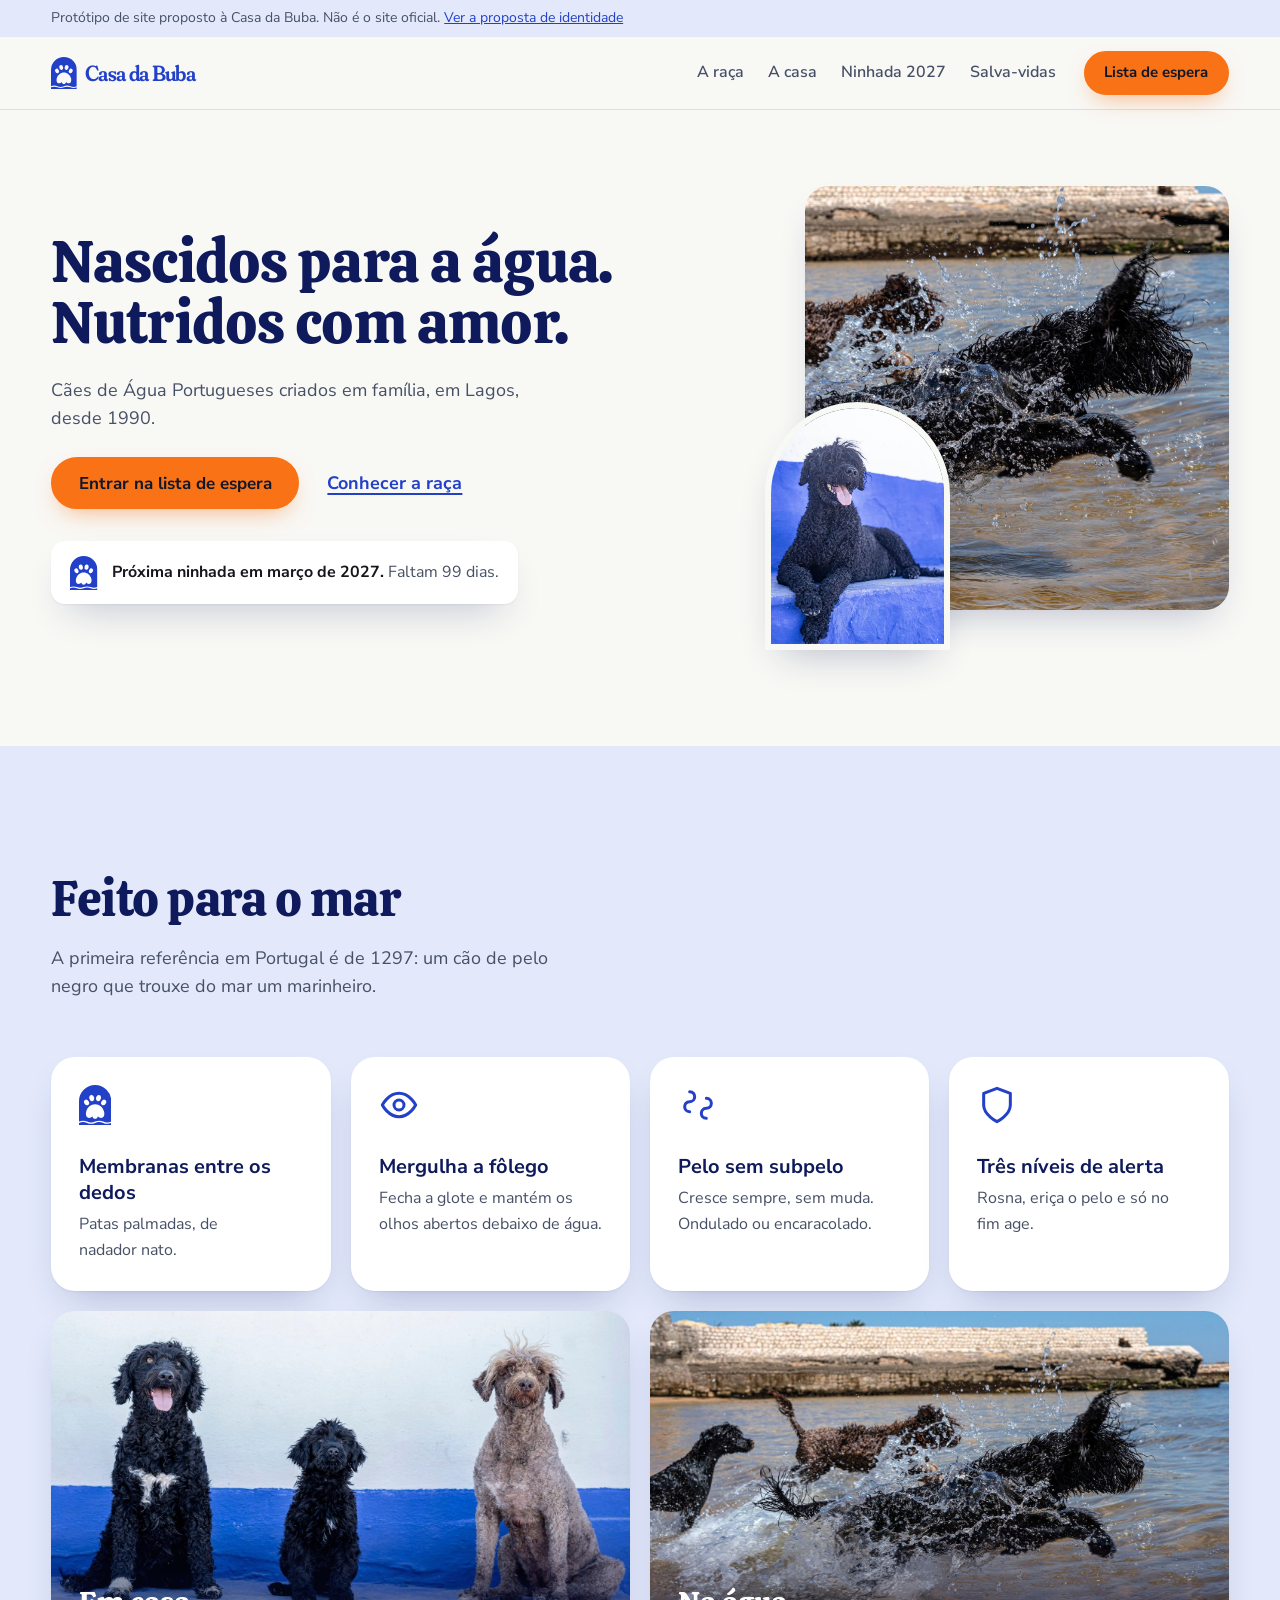
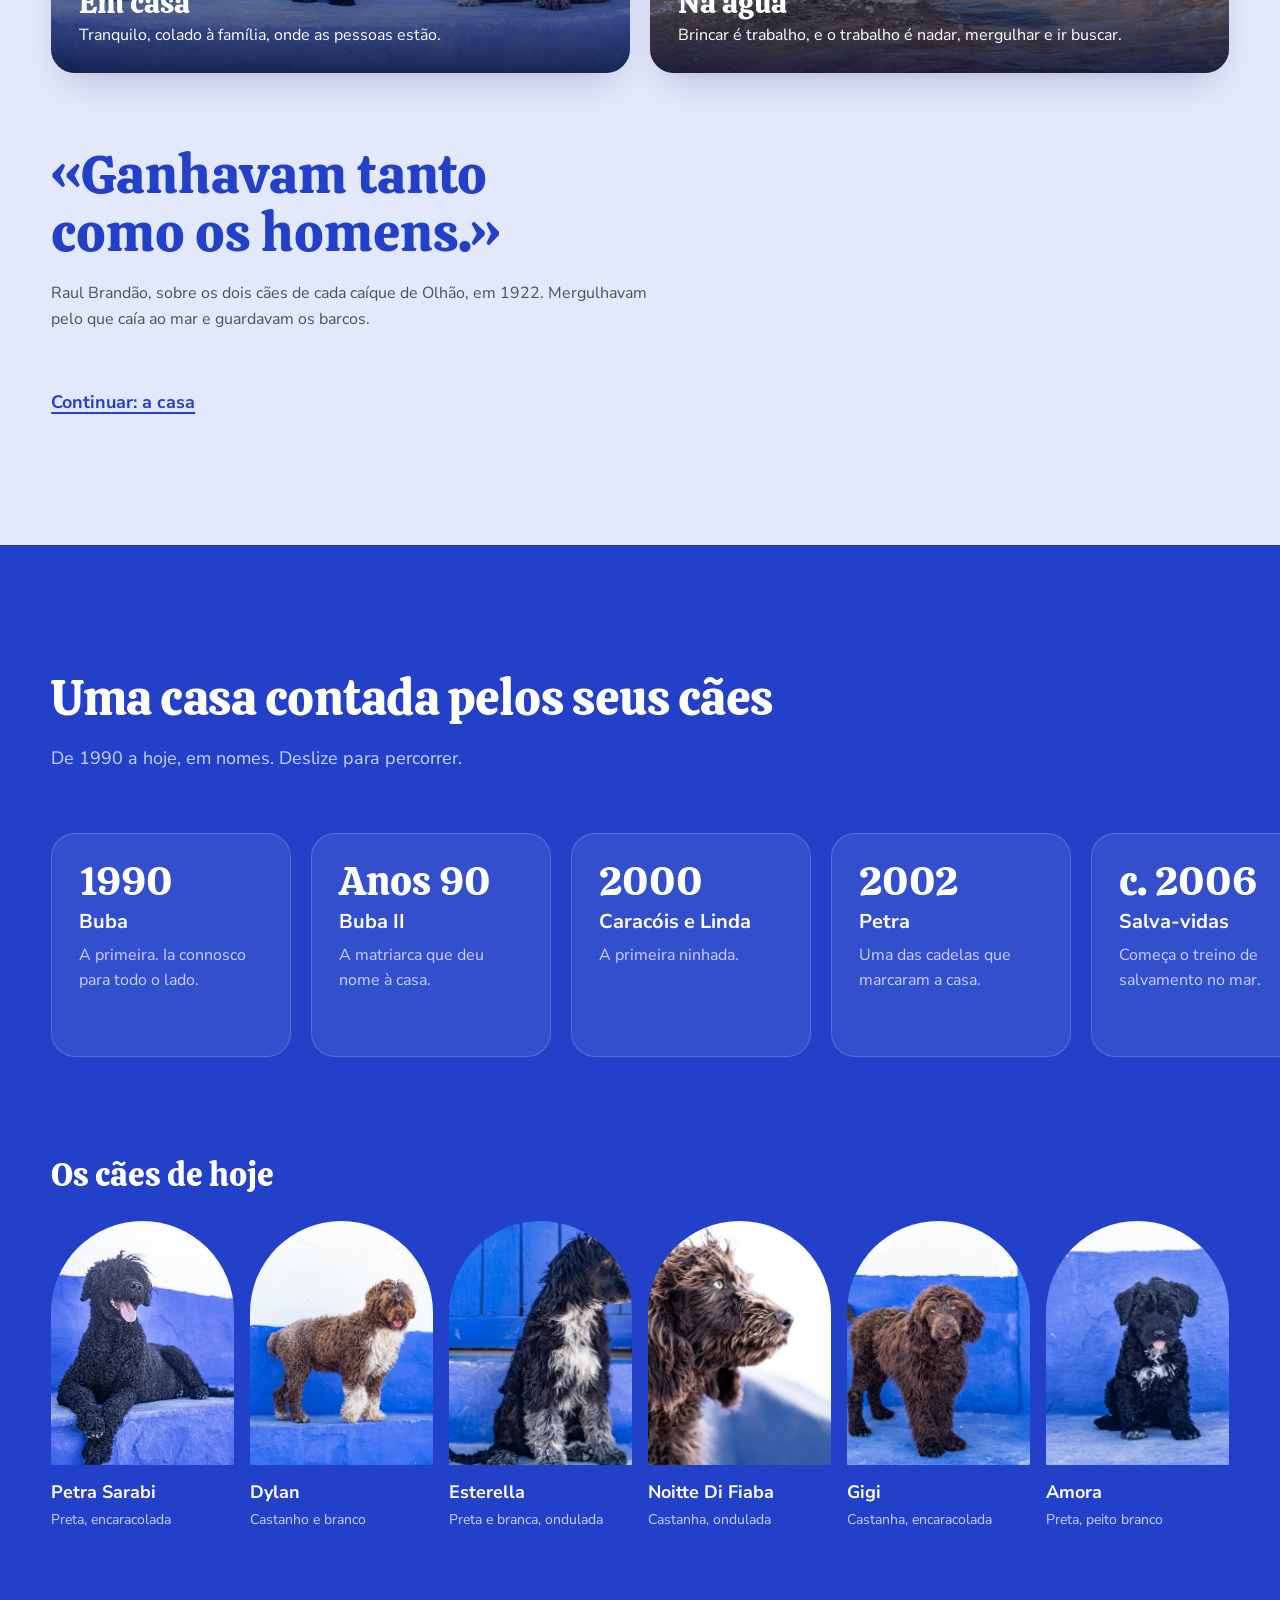
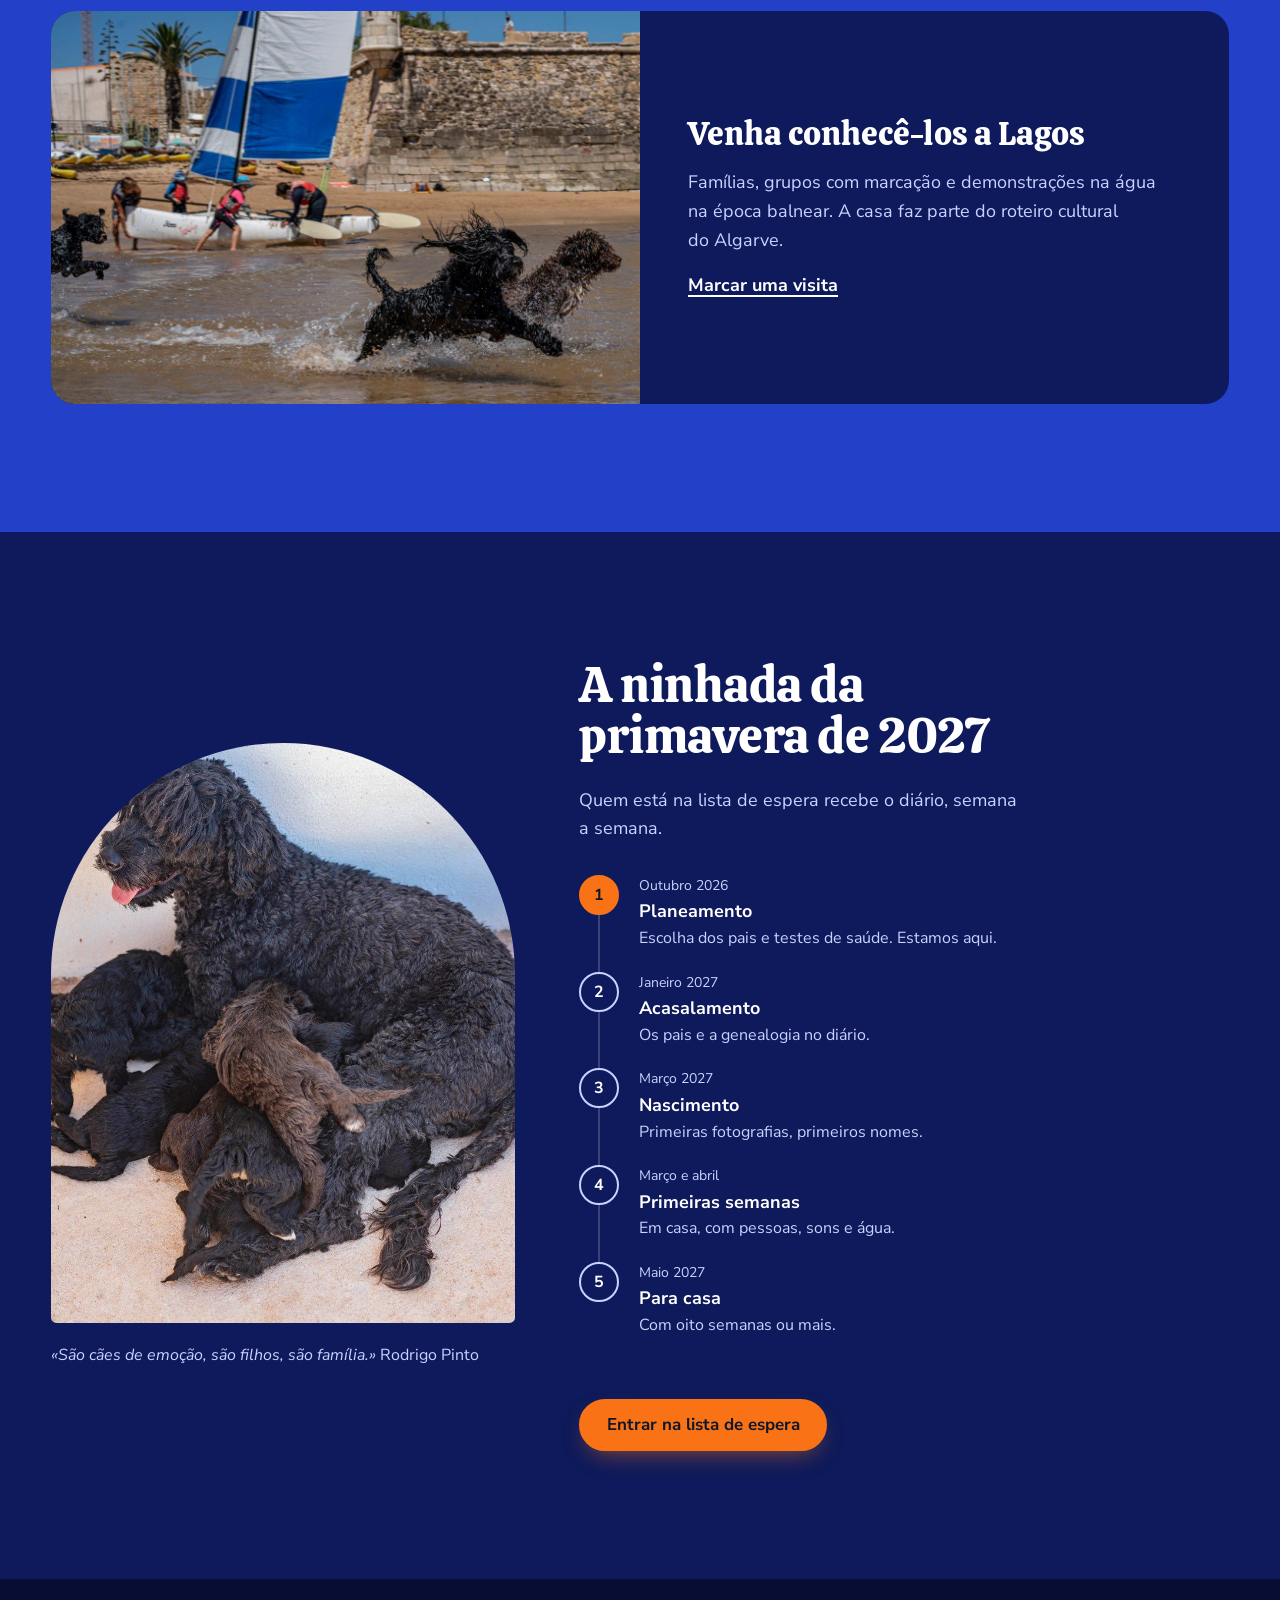
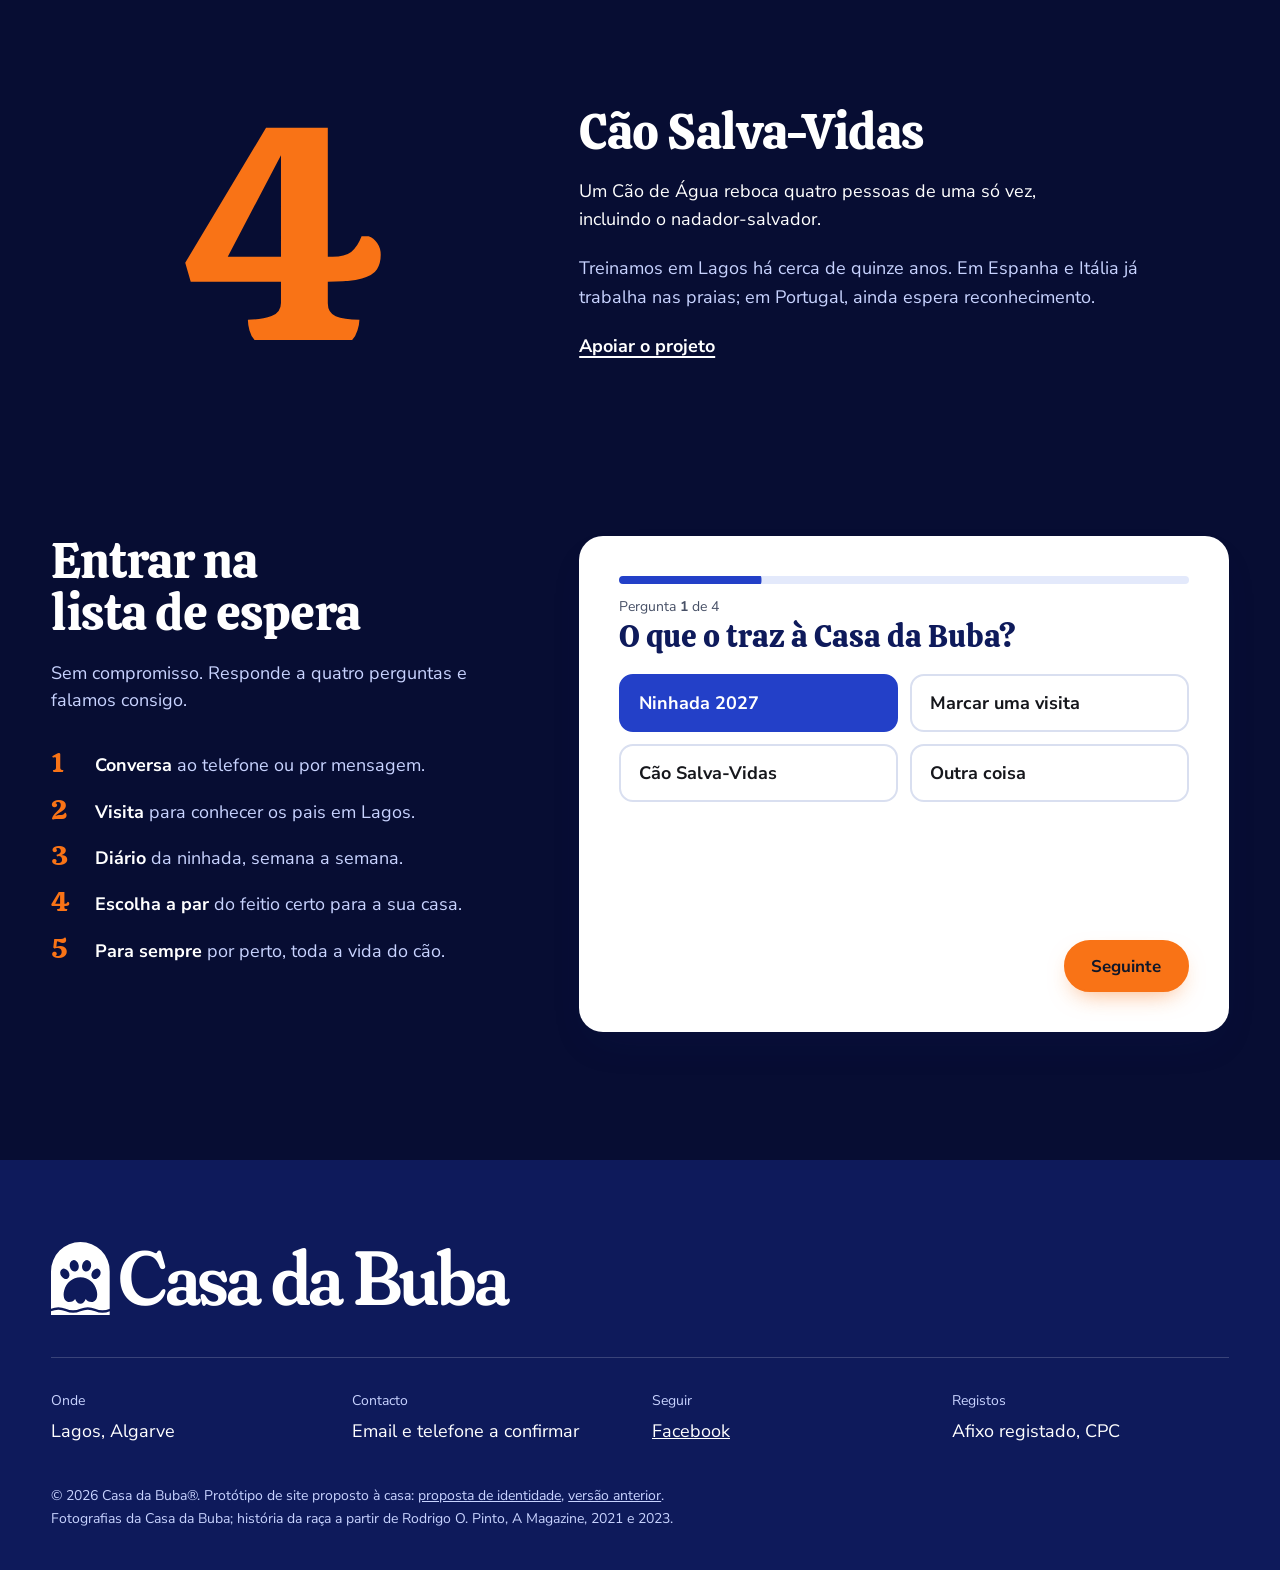
==== commit dabc15b9: "Versão 2 do site: o mergulho" ====
--- a/v2/index.html
+++ b/v2/index.html
@@ -5,11 +5,11 @@
 <meta name="robots" content="noindex, nofollow">
 <meta name="viewport" content="width=device-width, initial-scale=1">
 <title>Site Casa da Buba · v2</title>
-<meta name="description" content="Cão de Água Português criado em família em Lagos, no Algarve. Nascidos para a água, nutridos com amor.">
+<meta name="description" content="Cão de Água Português criado em família em Lagos, no Algarve. Lista de espera aberta para a ninhada da primavera de 2027.">
 <link rel="icon" href="../assets/logo/simbolo.svg" type="image/svg+xml">
 <link rel="preconnect" href="https://fonts.googleapis.com">
 <link rel="preconnect" href="https://fonts.gstatic.com" crossorigin>
-<link href="https://fonts.googleapis.com/css2?family=Fraunces:opsz,wght,SOFT,WONK@9..144,500..900,0..100,0..1&family=Instrument+Sans:wght@400;600&display=swap" rel="stylesheet">
+<link href="https://fonts.googleapis.com/css2?family=Calistoga&family=Fraunces:opsz,wght,SOFT@9..144,600,100&family=Nunito+Sans:opsz,wght@6..12,400;6..12,600;6..12,700&display=swap" rel="stylesheet">
 <link rel="stylesheet" href="css/v2.css">
 <script>document.documentElement.classList.add('js');</script>
 </head>
@@ -17,116 +17,147 @@
 
 <svg width="0" height="0" style="position:absolute" aria-hidden="true">
   <symbol id="simbolo" viewBox="0 0 100 124"><path fill-rule="evenodd" d="M0 124V50a50 50 0 0 1 100 0v74Z M50 60C63.5 60 74 69.5 77.5 82C80.5 92.5 77 102 69 102C64 102 61 100 59 97C57 102.5 54 105 50 105C46 105 43 102.5 41 97C39 100 36 102 31 102C23 102 19.5 92.5 22.5 82C26 69.5 36.5 60 50 60Z M18.57 46.11A7.2 9.3 -32 0 1 28.43 61.89A7.2 9.3 -32 0 1 18.57 46.11ZM37.44 30.82A7.8 9.9 -12 0 1 41.56 50.18A7.8 9.9 -12 0 1 37.44 30.82ZM62.56 30.82A7.8 9.9 12 0 1 58.44 50.18A7.8 9.9 12 0 1 62.56 30.82ZM81.43 46.11A7.2 9.3 32 0 1 71.57 61.89A7.2 9.3 32 0 1 81.43 46.11Z M0 113.5C8.33 110.03 16.67 110.03 25 113.5C33.33 116.97 41.67 116.97 50 113.5C58.33 110.03 66.67 110.03 75 113.5C83.33 116.97 91.67 116.97 100 113.5L100 117.7C91.67 121.17 83.33 121.17 75 117.7C66.67 114.23 58.33 114.23 50 117.7C41.67 121.17 33.33 121.17 25 117.7C16.67 114.23 8.33 114.23 0 117.7Z"/></symbol>
+  <symbol id="i-ondas" viewBox="0 0 24 24"><path d="M2 6c.6.5 1.2 1 2.5 1C7 7 7 5 9.5 5c2.6 0 2.4 2 5 2 2.5 0 2.5-2 5-2 1.3 0 1.9.5 2.5 1M2 12c.6.5 1.2 1 2.5 1 2.5 0 2.5-2 5-2 2.6 0 2.4 2 5 2 2.5 0 2.5-2 5-2 1.3 0 1.9.5 2.5 1M2 18c.6.5 1.2 1 2.5 1 2.5 0 2.5-2 5-2 2.6 0 2.4 2 5 2 2.5 0 2.5-2 5-2 1.3 0 1.9.5 2.5 1"/></symbol>
+  <symbol id="i-olho" viewBox="0 0 24 24"><path d="M2 12s3.6-7 10-7 10 7 10 7-3.6 7-10 7S2 12 2 12Z"/><circle cx="12" cy="12" r="3"/></symbol>
+  <symbol id="i-pelo" viewBox="0 0 24 24"><path d="M7 4c2 0 3 1.5 3 3s-1 3-3 3-3 1.5-3 3 1 3 3 3M17 8c2 0 3 1.5 3 3s-1 3-3 3-3 1.5-3 3 1 3 3 3"/></symbol>
+  <symbol id="i-escudo" viewBox="0 0 24 24"><path d="M12 22s8-4 8-10V5l-8-3-8 3v7c0 6 8 10 8 10Z"/></symbol>
 </svg>
 
 <a class="saltar" href="#conteudo">Saltar para o conteúdo</a>
 
 <p class="aviso">Protótipo de site proposto à Casa da Buba. Não é o site oficial. <a href="../index.html">Ver a proposta de identidade</a></p>
 
-<header class="topo" id="topo">
+<header class="topo">
   <div class="caixa topo__in">
-    <a class="marca" href="#inicio" aria-label="Casa da Buba, início">
+    <a class="marca" href="#superficie" aria-label="Casa da Buba, início">
       <svg class="marca__simbolo" viewBox="0 0 100 124" aria-hidden="true"><use href="#simbolo"/></svg>
       <span>Casa da Buba</span>
     </a>
-    <nav aria-label="Principal">
-      <ul class="menu" id="menu">
-        <li><a href="#casa">A casa</a></li>
-        <li><a href="#raca">A raça</a></li>
-        <li><a href="#ninhada">Ninhada 2027</a></li>
-        <li><a href="#visitas">Visitas</a></li>
-      </ul>
+    <nav class="menu" id="menu" aria-label="Principal">
+      <a href="#raca">A raça</a>
+      <a href="#casa">A casa</a>
+      <a href="#ninhada">Ninhada 2027</a>
+      <a href="#salva-vidas">Salva-vidas</a>
     </nav>
     <a class="botao botao--pequeno" href="#contacto">Lista de espera</a>
     <button class="menu-botao" type="button" aria-expanded="false" aria-controls="menu">Menu</button>
   </div>
 </header>
 
+<!-- Medidor de profundidade: mostra o capítulo e deixa saltar -->
+<nav class="medidor" aria-label="Capítulos">
+  <span class="medidor__linha" aria-hidden="true"><span></span></span>
+  <a href="#superficie" data-capitulo="superficie"><span>Superfície</span></a>
+  <a href="#raca" data-capitulo="raca"><span>A raça</span></a>
+  <a href="#casa" data-capitulo="casa"><span>A casa</span></a>
+  <a href="#ninhada" data-capitulo="ninhada"><span>A ninhada</span></a>
+  <a href="#contacto" data-capitulo="contacto"><span>Lista de espera</span></a>
+</nav>
+
 <main id="conteudo">
 
-<!-- A fachada: uma porta por cão, assente na barra azul -->
-<section class="fachada" id="inicio" aria-labelledby="titulo">
-  <div class="caixa fachada__cab">
-    <h1 id="titulo">Nascidos para a água.<br>Nutridos com amor.</h1>
-    <div class="fachada__texto">
-      <p>Cão de Água Português, criado em família em Lagos desde 1990.</p>
-      <a class="botao" href="#contacto">Entrar na lista de espera</a>
-    </div>
-  </div>
-  <div class="rua">
-    <ul class="portas" id="caes" aria-label="Os cães da casa">
-      <li class="porta" style="--i:0"><div class="porta__arco"><img src="../assets/img/preto-deitado.jpg" width="1334" height="2000" alt="Petra Sarabi, Cão de Água preta, deitada num degrau azul." fetchpriority="high" style="object-position: 45% 30%"></div><p class="porta__placa" data-tbc="Confirmar nome">Petra Sarabi</p></li>
-      <li class="porta" style="--i:1"><div class="porta__arco"><img src="../assets/img/castanho-branco.jpg" width="1536" height="1024" alt="Dylan, Cão de Água castanho e branco, de pé junto a uma porta azul." style="object-position: 33% 50%"></div><p class="porta__placa" data-tbc="Confirmar nome">Dylan</p></li>
-      <li class="porta" style="--i:2"><div class="porta__arco"><img src="../assets/img/preto-branco-porta.jpg" width="950" height="986" alt="Esterella, Cão de Água preta e branca, sentada à porta." style="object-position: 55% 40%"></div><p class="porta__placa" data-tbc="Confirmar nome">Esterella</p></li>
-      <li class="porta" style="--i:3"><div class="porta__arco"><img src="../assets/img/castanho-perfil.jpg" width="1536" height="1025" alt="Noitte Di Fiaba, Cão de Água castanha, de perfil." style="object-position: 38% 50%"></div><p class="porta__placa" data-tbc="Confirmar nome">Noitte Di Fiaba</p></li>
-      <li class="porta" style="--i:4"><div class="porta__arco"><img src="../assets/img/castanho-jovem.jpg" width="1536" height="1025" alt="Gigi, Cão de Água castanha e jovem, junto à barra azul." style="object-position: 37% 50%"></div><p class="porta__placa" data-tbc="Confirmar nome">Gigi</p></li>
-      <li class="porta" style="--i:5"><div class="porta__arco"><img src="../assets/img/preto-jovem.jpg" width="1536" height="1025" alt="Amora, Cão de Água preta com o peito branco, sentada num banco azul." style="object-position: 30% 50%"></div><p class="porta__placa" data-tbc="Confirmar nome">Amora</p></li>
+<!-- Superfície: o gancho -->
+<section class="capitulo superficie" id="superficie" aria-labelledby="titulo">
+  <div class="caixa superficie__in">
+    <div class="superficie__texto">
+      <h1 id="titulo">Nascidos para a água. Nutridos com amor.</h1>
+      <p class="lead">Cães de Água Portugueses criados em família, em Lagos, desde 1990.</p>
+      <div class="acoes">
+        <a class="botao" href="#contacto">Entrar na lista de espera</a>
+        <a class="ligacao" href="#raca">Conhecer a raça</a>
+      </div>
+      <div class="contagem" data-tbc="Data prevista do nascimento">
+        <svg class="contagem__simbolo" viewBox="0 0 100 124" aria-hidden="true"><use href="#simbolo"/></svg>
+        <p><b>Próxima ninhada em março de 2027.</b> <span data-dias>Faltam cerca de quatro meses.</span></p>
+      </div>
+    </div>
+    <div class="superficie__fotos">
+      <img class="foto foto--grande" src="../assets/img/salto-perto.jpg" width="1369" height="1276" alt="Cão de Água preto a lançar-se na água em Lagos, entre salpicos." fetchpriority="high">
+      <img class="foto foto--pequena" src="../assets/img/preto-deitado.jpg" width="1334" height="2000" alt="O mesmo género de cão, tranquilo, deitado num degrau azul.">
+    </div>
+  </div>
+</section>
+
+<!-- Capítulo 1: a raça -->
+<section class="capitulo raca" id="raca" aria-labelledby="raca-titulo">
+  <div class="caixa">
+    <div class="cab">
+      <h2 id="raca-titulo">Feito para o mar</h2>
+      <p class="lead">A primeira referência em Portugal é de 1297: um cão de pelo negro que trouxe do mar um marinheiro.</p>
+    </div>
+    <ul class="tracos">
+      <li class="cartao revela"><svg class="icone" viewBox="0 0 100 124" aria-hidden="true"><use href="#simbolo"/></svg><h3>Membranas entre os dedos</h3><p>Patas palmadas, de nadador nato.</p></li>
+      <li class="cartao revela"><svg class="icone" viewBox="0 0 24 24" aria-hidden="true"><use href="#i-olho"/></svg><h3>Mergulha a fôlego</h3><p>Fecha a glote e mantém os olhos abertos debaixo de água.</p></li>
+      <li class="cartao revela"><svg class="icone" viewBox="0 0 24 24" aria-hidden="true"><use href="#i-pelo"/></svg><h3>Pelo sem subpelo</h3><p>Cresce sempre, sem muda. Ondulado ou encaracolado.</p></li>
+      <li class="cartao revela"><svg class="icone" viewBox="0 0 24 24" aria-hidden="true"><use href="#i-escudo"/></svg><h3>Três níveis de alerta</h3><p>Rosna, eriça o pelo e só no fim age.</p></li>
     </ul>
-  </div>
-</section>
-
-<!-- A história, em placas de azulejo -->
-<section class="casa" id="casa" aria-labelledby="casa-titulo">
+    <div class="velocidades">
+      <figure class="cartao-foto revela">
+        <img src="../assets/img/tres-caes.jpg" width="1536" height="1025" alt="Três Cães de Água sentados e tranquilos num banco azul." loading="lazy">
+        <figcaption><b>Em casa</b> Tranquilo, colado à família, onde as pessoas estão.</figcaption>
+      </figure>
+      <figure class="cartao-foto revela">
+        <img src="../assets/img/salto-lagos.jpg" width="1536" height="1025" alt="Três Cães de Água a correr e a saltar na água em Lagos." loading="lazy">
+        <figcaption><b>Na água</b> Brincar é trabalho, e o trabalho é nadar, mergulhar e ir buscar.</figcaption>
+      </figure>
+    </div>
+    <figure class="citacao revela">
+      <blockquote><p>«Ganhavam tanto como os homens.»</p></blockquote>
+      <figcaption>Raul Brandão, sobre os dois cães de cada caíque de Olhão, em 1922. Mergulhavam pelo que caía ao mar e guardavam os barcos.</figcaption>
+    </figure>
+    <a class="ligacao proximo" href="#casa">Continuar: a casa</a>
+  </div>
+</section>
+
+<!-- Capítulo 2: a casa -->
+<section class="capitulo casa" id="casa" aria-labelledby="casa-titulo">
   <div class="caixa">
-    <h2 id="casa-titulo">Uma casa contada pelos seus cães</h2>
-    <ol class="azulejos">
-      <li class="azulejo"><span class="azulejo__ano">1990</span><b>Buba</b><span>A primeira. Ia connosco para todo o lado.</span></li>
-      <li class="azulejo"><span class="azulejo__ano" data-tbc="Ano de nascimento da Buba II">Anos 90</span><b>Buba II</b><span>A matriarca que deu nome à casa.</span></li>
-      <li class="azulejo"><span class="azulejo__ano">2000</span><b>Caracóis e Linda</b><span>A primeira ninhada.</span></li>
-      <li class="azulejo"><span class="azulejo__ano">2002</span><b>Petra</b><span>Uma das cadelas que marcaram a casa.</span></li>
-      <li class="azulejo"><span class="azulejo__ano" data-tbc="Ano de arranque do projeto">c. 2006</span><b>Salva-vidas</b><span>Começa o treino de salvamento no mar.</span></li>
-      <li class="azulejo"><span class="azulejo__ano">2012</span><b>Oslo</b><span data-tbc="Confirmar o papel da casa">Doze cães num fiorde norueguês.</span></li>
-      <li class="azulejo"><span class="azulejo__ano">2013</span><b>Noruega a Suíça</b><span data-tbc="Confirmar o papel da casa">48 cães, com a Linda e o Dylan a ensinar.</span></li>
-      <li class="azulejo azulejo--hoje"><span class="azulejo__ano">Hoje</span><b data-tbc="Confirmar os cães atuais">A próxima ninhada</b><span>Nasce na primavera de 2027.</span></li>
-    </ol>
-  </div>
-</section>
-
-<!-- Duas velocidades: o mesmo cão, lado a lado -->
-<section class="diptico" aria-label="Duas velocidades">
-  <figure class="diptico__lado">
-    <img src="../assets/img/preto-deitado.jpg" width="1334" height="2000" alt="Cão de Água preto deitado e tranquilo num degrau azul." loading="lazy" style="object-position: 50% 35%">
-    <figcaption><b>Em casa.</b> Tranquilo, colado à família, onde as pessoas estão.</figcaption>
-  </figure>
-  <figure class="diptico__lado">
-    <img src="../assets/img/salto-perto.jpg" width="1369" height="1276" alt="Cão de Água preto a lançar-se na água, entre salpicos." loading="lazy" style="object-position: 62% 50%">
-    <figcaption><b>Na água.</b> Brincar é trabalho, e o trabalho é nadar, mergulhar e ir buscar.</figcaption>
-  </figure>
-</section>
-
-<!-- A raça -->
-<section class="raca" id="raca" aria-labelledby="raca-titulo">
-  <div class="caixa raca__in">
-    <div class="raca__cab">
-      <h2 id="raca-titulo">Feito para o mar</h2>
-      <p>A primeira referência em Portugal é de 1297: um cão de pelo negro que trouxe do mar um marinheiro.</p>
-    </div>
-    <dl class="tracos">
-      <div><dt>Membranas entre os dedos</dt><dd>Patas palmadas, de nadador nato.</dd></div>
-      <div><dt>Mergulha a fôlego</dt><dd>Fecha a glote e mantém os olhos abertos debaixo de água.</dd></div>
-      <div><dt>Pelo sem subpelo</dt><dd>Cresce sempre, sem muda. Ondulado ou encaracolado.</dd></div>
-      <div><dt>Três níveis de alerta</dt><dd>Rosna, eriça o pelo e só no fim age.</dd></div>
-    </dl>
-  </div>
-</section>
-
-<section class="barra-ocre" aria-label="Da história da raça">
-  <figure class="caixa citacao">
-    <blockquote><p>«Ganhavam tanto como os homens.»</p></blockquote>
-    <figcaption>Raul Brandão, sobre os dois cães de cada caíque de Olhão, em 1922. Mergulhavam pelo que caía ao mar e guardavam os barcos; com os motores, deixaram a pesca algarvia nos anos 1930.</figcaption>
-  </figure>
-</section>
-
-<!-- Ninhada 2027 -->
-<section class="ninhada" id="ninhada" aria-labelledby="ninhada-titulo">
+    <div class="cab">
+      <h2 id="casa-titulo">Uma casa contada pelos seus cães</h2>
+      <p class="lead">De 1990 a hoje, em nomes. Deslize para percorrer.</p>
+    </div>
+  </div>
+  <ol class="trilho" tabindex="0" aria-label="A história da Casa da Buba">
+    <li class="marco"><span class="marco__ano">1990</span><h3>Buba</h3><p>A primeira. Ia connosco para todo o lado.</p></li>
+    <li class="marco"><span class="marco__ano" data-tbc="Ano de nascimento da Buba II">Anos 90</span><h3>Buba II</h3><p>A matriarca que deu nome à casa.</p></li>
+    <li class="marco"><span class="marco__ano">2000</span><h3>Caracóis e Linda</h3><p>A primeira ninhada.</p></li>
+    <li class="marco"><span class="marco__ano">2002</span><h3>Petra</h3><p>Uma das cadelas que marcaram a casa.</p></li>
+    <li class="marco"><span class="marco__ano" data-tbc="Ano de arranque do projeto">c. 2006</span><h3>Salva-vidas</h3><p>Começa o treino de salvamento no mar.</p></li>
+    <li class="marco"><span class="marco__ano">2012</span><h3>Oslo</h3><p data-tbc="Confirmar o papel da casa">Doze cães num fiorde norueguês.</p></li>
+    <li class="marco"><span class="marco__ano">2013</span><h3>Da Noruega à Suíça</h3><p data-tbc="Confirmar o papel da casa">48 cães, com a Linda e o Dylan a ensinar.</p></li>
+    <li class="marco marco--hoje"><span class="marco__ano">Hoje</span><h3>A ninhada de 2027</h3><p>A caminho, na primavera.</p></li>
+  </ol>
+  <div class="caixa">
+    <h3 class="subtitulo">Os cães de hoje</h3>
+    <ul class="caes">
+      <li class="cao revela"><img src="../assets/img/preto-deitado.jpg" width="1334" height="2000" alt="Petra Sarabi, preta, deitada num degrau azul." loading="lazy" style="object-position: 45% 30%"><b data-tbc="Confirmar nome">Petra Sarabi</b><span>Preta, encaracolada</span></li>
+      <li class="cao revela"><img src="../assets/img/castanho-branco.jpg" width="1536" height="1024" alt="Dylan, castanho e branco, junto a uma porta azul." loading="lazy" style="object-position: 33% 50%"><b data-tbc="Confirmar nome">Dylan</b><span>Castanho e branco</span></li>
+      <li class="cao revela"><img src="../assets/img/preto-branco-porta.jpg" width="950" height="986" alt="Esterella, preta e branca, sentada à porta." loading="lazy"><b data-tbc="Confirmar nome">Esterella</b><span>Preta e branca, ondulada</span></li>
+      <li class="cao revela"><img src="../assets/img/castanho-perfil.jpg" width="1536" height="1025" alt="Noitte Di Fiaba, castanha, de perfil." loading="lazy" style="object-position: 38% 50%"><b data-tbc="Confirmar nome">Noitte Di Fiaba</b><span>Castanha, ondulada</span></li>
+      <li class="cao revela"><img src="../assets/img/castanho-jovem.jpg" width="1536" height="1025" alt="Gigi, castanha e jovem, junto à barra azul." loading="lazy" style="object-position: 37% 50%"><b data-tbc="Confirmar nome">Gigi</b><span>Castanha, encaracolada</span></li>
+      <li class="cao revela"><img src="../assets/img/preto-jovem.jpg" width="1536" height="1025" alt="Amora, preta com o peito branco, num banco azul." loading="lazy" style="object-position: 30% 50%"><b data-tbc="Confirmar nome">Amora</b><span>Preta, peito branco</span></li>
+    </ul>
+    <div class="visitas revela" id="visitas">
+      <img src="../assets/img/praia-lagos.jpg" width="1200" height="800" alt="Cães de Água a brincar na praia de Lagos, com barcos à vela e as muralhas do forte ao fundo." loading="lazy">
+      <div>
+        <h3>Venha <span class="inteiro">conhecê-los</span> a Lagos</h3>
+        <p data-tbc="Tipos de visita e condições">Famílias, grupos com marcação e demonstrações na água na época balnear. A casa faz parte do roteiro cultural do Algarve.</p>
+        <a class="ligacao ligacao--clara" href="#contacto" data-motivo="visita">Marcar uma visita</a>
+      </div>
+    </div>
+  </div>
+</section>
+
+<!-- Capítulo 3: a ninhada -->
+<section class="capitulo ninhada" id="ninhada" aria-labelledby="ninhada-titulo">
   <div class="caixa ninhada__in">
-    <figure class="janela">
+    <figure class="ninhada__foto revela">
       <img src="../assets/img/mae-ninhada.jpg" width="950" height="986" alt="Uma cadela de Água preta deitada a amamentar os seus cachorros." loading="lazy">
       <figcaption><q>São cães de emoção, são filhos, são família.</q> <span data-tbc="Confirmar autoria (A Magazine, 2021)">Rodrigo Pinto</span></figcaption>
     </figure>
     <div class="ninhada__texto">
       <h2 id="ninhada-titulo">A ninhada da primavera de 2027</h2>
-      <p class="ninhada__lead">Quem está na lista de espera recebe o diário, semana a semana.</p>
+      <p class="lead">Quem está na lista de espera recebe o diário, semana a semana.</p>
       <ol class="diario" data-tbc="Datas previstas da ninhada">
         <li class="agora"><time>Outubro 2026</time><b>Planeamento</b><span>Escolha dos pais e testes de saúde. Estamos aqui.</span></li>
         <li><time>Janeiro 2027</time><b>Acasalamento</b><span>Os pais e a genealogia no diário.</span></li>
@@ -139,54 +170,34 @@
   </div>
 </section>
 
-<!-- Cão Salva-Vidas: uma vigia de barco sobre o mar fundo -->
-<section class="salva" id="salva-vidas" aria-labelledby="salva-titulo">
+<!-- Clímax: o salva-vidas e a lista de espera -->
+<section class="capitulo salva" id="salva-vidas" aria-labelledby="salva-titulo">
   <div class="caixa salva__in">
+    <div class="salva__numero" aria-hidden="true">4</div>
     <div class="salva__texto">
       <h2 id="salva-titulo">Cão Salva-Vidas</h2>
-      <p class="salva__numero"><span>4</span> pessoas rebocadas de uma só vez, incluindo o nadador-salvador.</p>
+      <p class="lead">Um Cão de Água reboca quatro pessoas de uma só vez, incluindo o nadador-salvador.</p>
       <p>Treinamos em Lagos há cerca de quinze anos. Em Espanha e Itália já trabalha nas praias; em Portugal, ainda espera reconhecimento.</p>
-      <a class="ligacao ligacao--clara" href="#contacto">Apoiar o projeto</a>
-    </div>
-    <figure class="vigia">
-      <img src="../assets/img/salto-lagos.jpg" width="1536" height="1025" alt="Três Cães de Água a correr e a saltar na água em Lagos, junto às muralhas do forte." loading="lazy">
-    </figure>
-  </div>
-</section>
-
-<!-- Visitas -->
-<section class="visitas" id="visitas" aria-labelledby="visitas-titulo">
-  <div class="caixa visitas__in">
-    <img class="visitas__foto" src="../assets/img/praia-lagos.jpg" width="1200" height="800" alt="Cães de Água a brincar na praia de Lagos, com barcos à vela e as muralhas do forte ao fundo." loading="lazy">
-    <div class="visitas__texto">
-      <h2 id="visitas-titulo">Venha <span class="inteiro">conhecê-los</span> a Lagos</h2>
-      <p>A casa faz parte do roteiro cultural do Algarve. Recebemos:</p>
-      <ul data-tbc="Tipos de visita e condições">
-        <li>famílias interessadas na raça</li>
-        <li>grupos e excursões, com marcação</li>
-        <li>demonstrações na água, na época balnear</li>
-      </ul>
-      <a class="ligacao" href="#contacto" data-motivo="visita">Marcar uma visita</a>
-    </div>
-  </div>
-</section>
-
-<!-- Lista de espera -->
-<section class="lista" id="contacto" aria-labelledby="lista-titulo">
+      <a class="ligacao ligacao--clara" href="#contacto" data-motivo="salva-vidas">Apoiar o projeto</a>
+    </div>
+  </div>
+</section>
+
+<section class="capitulo lista" id="contacto" aria-labelledby="lista-titulo">
   <div class="caixa lista__in">
     <div class="lista__texto">
-      <h2 id="lista-titulo">Como chegar a um cachorro</h2>
+      <h2 id="lista-titulo">Entrar na lista de espera</h2>
+      <p class="lead">Sem compromisso. Responde a quatro perguntas e falamos consigo.</p>
       <ol class="passos" data-tbc="Validar o processo com a criadora">
         <li><b>Conversa</b> ao telefone ou por mensagem.</li>
         <li><b>Visita</b> para conhecer os pais em Lagos.</li>
-        <li><b>Lista de espera</b> e o diário da ninhada.</li>
+        <li><b>Diário</b> da ninhada, semana a semana.</li>
         <li><b>Escolha a par</b> do feitio certo para a sua casa.</li>
         <li><b>Para sempre</b> por perto, toda a vida do cão.</li>
       </ol>
     </div>
 
     <form class="conversa" id="conversa" data-endpoint="" novalidate>
-      <p class="conversa__intro">Quatro perguntas, para lhe respondermos com tempo.</p>
       <div class="conversa__progresso" aria-hidden="true"><span></span></div>
       <p class="conversa__passo" aria-live="polite">Pergunta <b>1</b> de 4</p>
 
@@ -240,7 +251,7 @@
 
 <footer class="rodape">
   <div class="caixa rodape__in">
-    <a class="marca marca--grande" href="#inicio" aria-label="Casa da Buba, voltar ao início">
+    <a class="marca marca--grande" href="#superficie" aria-label="Casa da Buba, voltar ao início">
       <svg class="marca__simbolo" viewBox="0 0 100 124" aria-hidden="true"><use href="#simbolo"/></svg>
       <span>Casa da Buba</span>
     </a>
--- a/v2/css/v2.css
+++ b/v2/css/v2.css
@@ -1,268 +1,289 @@
-/* Casa da Buba v2: "A rua da Buba"
- * Uma fachada caiada com uma porta por cão, assente na barra azul. As portas são o único gesto ousado;
- * o resto da página é calmo: azulejos para a história, uma faixa ocre para 1922, uma vigia para o mar. */
+/* Casa da Buba v2: "O mergulho"
+ * Narrativa por capítulos (UI UX Pro Max: Scroll-Triggered Storytelling). Cada capítulo desce um tom,
+ * da cal da superfície ao azul do fundo do mar; as ações são cor de boia. */
 
 :root {
-  --cal: #F8F8F5;
-  --cal-2: #EEEFEA;
-  --vidrado: #FCFCFA;
+  /* Profundidade: um tom por capítulo */
+  --superficie: #F8F8F5;
+  --mare: #E3E9FB;
   --anil: #2340C8;
-  --anil-fundo: #0E1A5B;
-  --anil-claro: #B4C3FF;
-  --ocre: #F0B429;
-  --breu: #16171C;
-  --tinta-2: #424654;
-  --tinta-3: #5F6372;
-  --linha: #D8DAE2;
+  --fundo: #0E1A5B;
+  --abismo: #070D33;
+
+  --boia: #F97316;
+  --boia-escura: #EA580C;
+  --sobre-boia: #0F172A;
+
+  --tinta: #16171C;
+  --tinta-2: #475066;
+  --nevoa: #C8D3FF;
+  --cartao: #FFFFFF;
+  --linha: #D9DFF0;
+  --vidro: rgb(255 255 255 / 0.08);
+  --vidro-linha: rgb(255 255 255 / 0.18);
+  --veu: rgb(7 13 51 / 0.82);
+  --sombra-1: 0 1px 2px rgb(14 26 91 / 0.06);
+  --sombra-2: 0 18px 40px -18px rgb(14 26 91 / 0.3);
+  --sombra-boia: 0 10px 24px -10px rgb(249 115 22 / 0.6);
   --revisao: #E8A23A;
-  --revisao-fundo: rgb(232 162 58 / 0.16);
-  --sombra: rgb(22 23 28 / 0.08);
-  --veu: rgb(14 26 91 / 0.72);
-  --foco: #0E1A5B;
-
-  --letra-pintada: "Fraunces", Georgia, "Times New Roman", serif;
-  --letra: "Instrument Sans", system-ui, -apple-system, "Segoe UI", sans-serif;
+  --revisao-fundo: rgb(232 162 58 / 0.18);
+  --erro: #C2362B;
+  --foco: #2340C8;
+
+  --titulo: "Calistoga", Georgia, "Times New Roman", serif;
+  --texto: "Nunito Sans", system-ui, -apple-system, "Segoe UI", sans-serif;
+  --logo: "Fraunces", Georgia, serif;
 
   --margem: clamp(20px, 4vw, 56px);
-  --largura: 1280px;
-  --barra: clamp(5.5rem, 12vw, 8.5rem);
+  --largura: 1240px;
+  --raio: 24px;
+  --raio-s: 14px;
   --ease: cubic-bezier(0.2, 0.7, 0.2, 1);
 }
 
 *, *::before, *::after { box-sizing: border-box; }
 html, body { overflow-x: clip; }
 html { scroll-behavior: smooth; scroll-padding-top: 5rem; -webkit-text-size-adjust: 100%; }
-body { margin: 0; background: var(--cal); color: var(--breu); font: 400 1.125rem/1.55 var(--letra); -webkit-font-smoothing: antialiased; }
+body { margin: 0; background: var(--superficie); color: var(--tinta); font: 400 1.125rem/1.6 var(--texto); -webkit-font-smoothing: antialiased; }
 img { display: block; max-width: 100%; height: auto; }
 [hidden] { display: none !important; }
 a { color: inherit; }
 button, input, select, textarea { font: inherit; color: inherit; }
 :focus-visible { outline: 3px solid var(--foco); outline-offset: 3px; }
-::selection { background: var(--ocre); color: var(--breu); }
+::selection { background: var(--boia); color: var(--sobre-boia); }
 
 .caixa { width: min(100% - 2 * var(--margem), var(--largura)); margin-inline: auto; }
-
-/* Letra pintada: Fraunces muito pesada e arredondada, como os letreiros pintados à mão */
-h1, h2, .pintada { margin: 0; font-family: var(--letra-pintada); font-weight: 900; font-variation-settings: "SOFT" 100, "WONK" 1, "opsz" 144; letter-spacing: -0.03em; line-height: 0.95; text-wrap: balance; }
-h1 { font-size: clamp(2rem, 7.2vw, 6.75rem); color: var(--anil); }
-h2 { font-size: clamp(2.25rem, 4.4vw, 4rem); color: var(--anil); }
+.inteiro { white-space: nowrap; }
+
+h1, h2 { margin: 0; font-family: var(--titulo); font-weight: 400; letter-spacing: -0.01em; text-wrap: balance; }
+h1 { font-size: clamp(2.4rem, 4.6vw, 4.25rem); line-height: 1.04; color: var(--fundo); }
+h2 { font-size: clamp(2.1rem, 3.8vw, 3.4rem); line-height: 1.06; }
+h3 { margin: 0; font: 700 1.25rem/1.3 var(--texto); }
 p { margin: 0; text-wrap: pretty; }
-.inteiro { white-space: nowrap; }
-
-.saltar { position: absolute; left: 1rem; top: -4rem; z-index: 50; padding: 0.5rem 1rem; background: var(--anil); color: var(--cal); }
+.lead { font-size: clamp(1.125rem, 1.4vw, 1.3rem); line-height: 1.55; max-width: 46ch; }
+
+.saltar { position: absolute; left: 1rem; top: -4rem; z-index: 80; padding: 0.5rem 1rem; border-radius: 10px; background: var(--anil); color: #fff; }
 .saltar:focus-visible { top: 1rem; }
 
-/* Botões e ligações */
-.botao { display: inline-flex; align-items: center; justify-content: center; min-height: 48px; padding: 0 1.4rem; border: 2px solid var(--anil); border-radius: 10px; background: var(--anil); color: var(--cal); font: 600 1.0625rem/1 var(--letra); text-decoration: none; white-space: nowrap; cursor: pointer; transition: background-color 180ms var(--ease), border-color 180ms var(--ease), transform 120ms var(--ease); }
-.botao:hover { background: var(--anil-fundo); border-color: var(--anil-fundo); }
-.botao:active { transform: translateY(1px); }
+/* Botões: cor de boia, sempre com texto escuro */
+.botao { display: inline-flex; align-items: center; justify-content: center; min-height: 52px; padding: 0 1.6rem; border: 2px solid var(--boia); border-radius: 999px; background: var(--boia); color: var(--sobre-boia); font: 700 1.0625rem/1 var(--texto); text-decoration: none; white-space: nowrap; cursor: pointer; box-shadow: var(--sombra-boia); transition: background-color 200ms var(--ease), border-color 200ms var(--ease), transform 150ms var(--ease), box-shadow 200ms var(--ease); }
+.botao:hover { background: var(--boia-escura); border-color: var(--boia-escura); }
+.botao:active { transform: translateY(1px); box-shadow: none; }
 .botao:disabled { opacity: 0.55; cursor: not-allowed; transform: none; }
-.botao--linha { background: transparent; color: var(--anil); }
-.botao--linha:hover { background: var(--cal-2); color: var(--anil-fundo); }
-.botao--pequeno { min-height: 44px; padding: 0 1rem; font-size: 0.9375rem; }
-.ligacao { color: var(--anil); font-weight: 600; text-decoration: underline; text-decoration-thickness: 2px; text-underline-offset: 0.22em; }
-.ligacao:hover { color: var(--anil-fundo); }
-.ligacao--clara { color: var(--cal); }
-.ligacao--clara:hover { color: var(--ocre); }
-
-/* Aviso de protótipo e topo */
-.aviso { padding: 0.5rem max(var(--margem), calc((100% - var(--largura)) / 2)); background: var(--cal-2); color: var(--tinta-2); font-size: 0.875rem; }
+.botao[aria-busy="true"] { cursor: progress; }
+.botao--pequeno { min-height: 44px; padding: 0 1.15rem; font-size: 0.9375rem; }
+.botao--linha { background: transparent; border-color: var(--linha); color: var(--anil); box-shadow: none; }
+.botao--linha:hover { background: var(--mare); border-color: var(--anil); }
+.ligacao { color: var(--anil); font-weight: 700; text-decoration: underline; text-decoration-thickness: 2px; text-underline-offset: 0.22em; cursor: pointer; transition: color 200ms var(--ease); }
+.ligacao:hover { color: var(--fundo); }
+.ligacao--clara { color: #fff; }
+.ligacao--clara:hover { color: var(--boia); }
+
+/* Aviso e topo */
+.aviso { padding: 0.45rem max(var(--margem), calc((100% - var(--largura)) / 2)); background: var(--mare); color: var(--tinta-2); font-size: 0.875rem; }
 .aviso a { color: var(--anil); }
-.topo { position: sticky; top: 0; z-index: 40; background: var(--cal); box-shadow: 0 1px 0 var(--linha); }
+.topo { position: sticky; top: 0; z-index: 60; background: var(--superficie); box-shadow: 0 1px 0 var(--linha); }
 .topo__in { display: flex; align-items: center; gap: 1.75rem; min-height: 72px; }
-.marca { display: inline-flex; align-items: center; gap: 0.55rem; color: var(--anil); text-decoration: none; font: 800 1.375rem/1 var(--letra-pintada); font-variation-settings: "SOFT" 100, "WONK" 1; letter-spacing: -0.02em; white-space: nowrap; }
+.marca { display: inline-flex; align-items: center; gap: 0.5rem; color: var(--anil); text-decoration: none; font: 600 1.375rem/1 var(--logo); font-variation-settings: "SOFT" 100, "opsz" 144; letter-spacing: -0.03em; white-space: nowrap; }
 .marca__simbolo { width: auto; height: 32px; fill: currentColor; flex: none; }
-nav { margin-left: auto; }
-.menu { display: flex; gap: 1.5rem; margin: 0; padding: 0; list-style: none; }
-.menu a { color: var(--tinta-2); font-size: 1rem; text-decoration: none; white-space: nowrap; }
-.menu a:hover { color: var(--anil); text-decoration: underline; text-underline-offset: 0.3em; }
-.menu-botao { display: none; min-height: 44px; padding: 0 1rem; border: 2px solid var(--linha); border-radius: 10px; background: var(--cal); cursor: pointer; }
+.menu { display: flex; gap: 1.5rem; margin-left: auto; }
+.menu a { color: var(--tinta-2); font-weight: 600; font-size: 1rem; text-decoration: none; white-space: nowrap; transition: color 200ms var(--ease); }
+.menu a:hover, .menu a[aria-current="true"] { color: var(--anil); }
+.menu-botao { display: none; min-height: 44px; padding: 0 1rem; border: 2px solid var(--linha); border-radius: 999px; background: var(--cartao); font-weight: 700; cursor: pointer; }
 .menu-botao:hover { border-color: var(--anil); }
-.menu-botao:active { transform: translateY(1px); }
-
-/* A fachada: a parede caiada, as portas e a barra anil por baixo */
-.fachada { background: linear-gradient(to bottom, var(--cal) 0, var(--cal) calc(100% - var(--barra)), var(--anil) calc(100% - var(--barra))); }
-.fachada__cab { display: grid; gap: clamp(1rem, 2vw, 1.5rem); padding-block: clamp(2rem, 4vw, 3.25rem) clamp(1.75rem, 3vw, 2.5rem); }
-.fachada__texto { display: flex; flex-wrap: wrap; align-items: center; gap: 1rem 2rem; color: var(--tinta-2); }
-.fachada__texto p { max-width: 36ch; }
-.rua { width: min(100% - 2 * var(--margem), var(--largura)); margin-inline: auto; padding-bottom: clamp(1.25rem, 2.2vw, 1.75rem); }
-.portas { display: grid; grid-template-columns: repeat(6, minmax(0, 1fr)); gap: clamp(0.75rem, 2vw, 1.75rem); margin: 0; padding: 0; list-style: none; }
-.porta { display: grid; gap: 0.75rem; justify-items: center; }
-.porta__arco { width: 100%; aspect-ratio: 5 / 7; overflow: hidden; border-radius: 999px 999px 6px 6px; background: var(--cal-2); box-shadow: 0 0 0 6px var(--ocre); }
-.porta__arco img { width: 100%; height: 100%; object-fit: cover; animation: mare 900ms var(--ease) backwards; animation-delay: calc(var(--i, 0) * 90ms + 150ms); }
-@keyframes mare { from { transform: translateY(14%) scale(1.08); } }
-.porta__placa { padding: 0.3rem 0.7rem; border-radius: 4px; background: var(--vidrado); color: var(--anil); font: 700 0.9375rem/1.2 var(--letra-pintada); font-variation-settings: "SOFT" 100; white-space: nowrap; box-shadow: 0 0 0 2px var(--anil-fundo); }
-
-/* A história em azulejos: placas como as de nome de rua */
-.casa { padding-block: clamp(5rem, 10vw, 8rem); }
-.azulejos { display: grid; grid-template-columns: repeat(4, minmax(0, 1fr)); gap: clamp(0.75rem, 1.6vw, 1.25rem); margin: clamp(2.5rem, 5vw, 4rem) 0 0; padding: 0; list-style: none; }
-.azulejo { display: grid; align-content: center; justify-items: center; gap: 0.35rem; aspect-ratio: 1; padding: clamp(1.25rem, 2.4vw, 2rem); border-radius: 6px; text-align: center; color: var(--tinta-2); font-size: 0.9375rem; line-height: 1.4;
-  background:
-    var(--vidrado);
-  box-shadow: inset 0 0 0 3px var(--anil), inset 0 0 0 9px var(--vidrado), inset 0 0 0 10.5px var(--anil), 0 1px 2px var(--sombra); }
-.azulejo__ano { font: 900 clamp(1.75rem, 3vw, 2.75rem)/1 var(--letra-pintada); font-variation-settings: "SOFT" 100, "WONK" 1; letter-spacing: -0.02em; color: var(--anil); }
-.azulejo b { font: 700 1.125rem/1.2 var(--letra-pintada); font-variation-settings: "SOFT" 100; color: var(--anil); }
-.azulejo--hoje { color: var(--anil-claro);
-  background: var(--anil);
-  box-shadow: inset 0 0 0 3px var(--ocre), inset 0 0 0 9px var(--anil), inset 0 0 0 10.5px var(--ocre); }
-.azulejo--hoje .azulejo__ano, .azulejo--hoje b { color: var(--cal); }
-
-/* Duas velocidades: díptico de ponta a ponta */
-.diptico { display: grid; grid-template-columns: repeat(2, minmax(0, 1fr)); }
-.diptico__lado { position: relative; margin: 0; height: clamp(26rem, 72vh, 44rem); overflow: hidden; background: var(--anil-fundo); }
-.diptico__lado img { width: 100%; height: 100%; object-fit: cover; }
-.diptico__lado::after { content: ""; position: absolute; inset: 40% 0 0; background: linear-gradient(to top, var(--veu), transparent); }
-.diptico figcaption { position: absolute; left: clamp(1.25rem, 4vw, 3.5rem); right: clamp(1.25rem, 4vw, 3.5rem); bottom: clamp(1.5rem, 4vw, 3rem); z-index: 1; max-width: 28ch; color: var(--cal); font-size: 1.125rem; }
-.diptico figcaption b { display: block; margin-bottom: 0.4rem; font: 900 clamp(2.75rem, 5.5vw, 5rem)/0.9 var(--letra-pintada); font-variation-settings: "SOFT" 100, "WONK" 1; letter-spacing: -0.03em; }
-
-/* A raça */
-.raca { padding-block: clamp(5rem, 10vw, 8rem); }
-.raca__in { display: grid; grid-template-columns: repeat(12, minmax(0, 1fr)); column-gap: 1.5rem; row-gap: 3rem; }
-.raca__cab { grid-column: 1 / span 5; display: grid; gap: 1.25rem; align-content: start; }
-.raca__cab p { max-width: 34ch; color: var(--tinta-2); }
-.tracos { grid-column: 7 / span 6; display: grid; grid-template-columns: repeat(2, minmax(0, 1fr)); gap: 2.5rem 2rem; margin: 0; }
-.tracos div { display: grid; gap: 0.5rem; align-content: start; }
-.tracos dt { font: 800 1.375rem/1.15 var(--letra-pintada); font-variation-settings: "SOFT" 100; color: var(--anil); }
-.tracos dt::before { content: ""; display: block; width: 2.5rem; height: 0.4rem; margin-bottom: 0.9rem; border-radius: 2px; background: var(--ocre); }
-.tracos dd { margin: 0; color: var(--tinta-2); font-size: 1rem; }
-
-/* A faixa ocre de 1922 */
-.barra-ocre { padding-block: clamp(4rem, 8vw, 6.5rem); background: var(--ocre); }
-.citacao { margin-block: 0; }
+
+/* Barra de progresso e medidor de profundidade */
+.progresso { position: fixed; top: 0; left: 0; right: 0; z-index: 70; height: 3px; pointer-events: none; }
+.progresso span { display: block; height: 100%; background: var(--boia); transform: scaleX(var(--p, 0)); transform-origin: left; }
+.medidor { position: fixed; right: 20px; top: 50%; z-index: 55; display: grid; gap: 14px; padding: 14px 10px; border-radius: 999px; background: var(--cartao); box-shadow: var(--sombra-1), var(--sombra-2); transform: translateY(-50%); }
+.medidor__linha { position: absolute; left: 50%; top: 22px; bottom: 22px; width: 2px; margin-left: -1px; background: var(--linha); }
+.medidor__linha span { display: block; height: 100%; background: var(--boia); transform: scaleY(var(--p, 0)); transform-origin: top; }
+.medidor a { position: relative; display: grid; place-items: center; width: 24px; height: 24px; border-radius: 50%; cursor: pointer; }
+.medidor a::before { content: ""; width: 12px; height: 12px; border: 2px solid var(--anil); border-radius: 50%; background: var(--cartao); transition: background-color 200ms var(--ease), transform 200ms var(--ease); }
+.medidor a[aria-current="true"]::before { background: var(--boia); border-color: var(--boia); transform: scale(1.25); }
+.medidor a span { position: absolute; right: calc(100% + 14px); padding: 0.3rem 0.7rem; border-radius: 999px; background: var(--fundo); color: #fff; font-size: 0.8125rem; font-weight: 700; white-space: nowrap; opacity: 0; transform: translateX(6px); pointer-events: none; transition: opacity 200ms var(--ease), transform 200ms var(--ease); }
+.medidor a:hover span, .medidor a:focus-visible span { opacity: 1; transform: none; }
+
+/* Capítulos */
+.capitulo { padding-block: clamp(5rem, 10vw, 8rem); }
+.cab { display: grid; gap: 1.25rem; max-width: 52rem; margin-bottom: clamp(2.5rem, 5vw, 3.5rem); }
+.proximo { display: inline-block; margin-top: clamp(2.5rem, 5vw, 3.5rem); }
+
+/* Superfície */
+.superficie { padding-block: clamp(3rem, 6vw, 5rem) clamp(4rem, 8vw, 6rem); }
+.superficie__in { display: grid; grid-template-columns: minmax(0, 7fr) minmax(0, 5fr); gap: clamp(2rem, 5vw, 4.5rem); align-items: center; }
+.superficie__texto { display: grid; gap: 1.5rem; justify-items: start; }
+.superficie .lead { color: var(--tinta-2); }
+.acoes { display: flex; flex-wrap: wrap; align-items: center; gap: 1rem 1.75rem; }
+.contagem { display: flex; align-items: center; gap: 0.9rem; margin-top: 0.5rem; padding: 0.9rem 1.2rem; border-radius: var(--raio-s); background: var(--cartao); box-shadow: var(--sombra-1), var(--sombra-2); font-size: 1rem; color: var(--tinta-2); }
+.contagem b { color: var(--tinta); }
+.contagem__simbolo { width: auto; height: 34px; fill: var(--anil); flex: none; }
+.superficie__fotos { position: relative; padding: 0 0 2.5rem 2.5rem; }
+.foto { width: 100%; object-fit: cover; border-radius: var(--raio); box-shadow: var(--sombra-2); }
+.foto--grande { aspect-ratio: 1; object-position: 60% 50%; }
+.foto--pequena { position: absolute; left: 0; bottom: 0; width: 40%; aspect-ratio: 3 / 4; object-position: 45% 30%; border-radius: 999px 999px var(--raio-s) var(--raio-s); border: 6px solid var(--superficie); }
+
+/* Capítulo 1: a raça (maré) */
+.raca { background: var(--mare); }
+.raca h2 { color: var(--fundo); }
+.raca .lead { color: var(--tinta-2); }
+.tracos { display: grid; grid-template-columns: repeat(4, minmax(0, 1fr)); gap: 1.25rem; margin: 0; padding: 0; list-style: none; }
+.cartao { padding: 1.75rem; border-radius: var(--raio); background: var(--cartao); box-shadow: var(--sombra-1), var(--sombra-2); }
+.icone { width: auto; height: 40px; fill: none; stroke: var(--anil); stroke-width: 1.8; stroke-linecap: round; stroke-linejoin: round; }
+.icone use[href="#simbolo"] { fill: var(--anil); stroke: none; }
+.cartao h3 { margin: 1.25rem 0 0.4rem; color: var(--fundo); }
+.cartao p { color: var(--tinta-2); font-size: 1rem; }
+.velocidades { display: grid; grid-template-columns: repeat(2, minmax(0, 1fr)); gap: 1.25rem; margin-top: 1.25rem; }
+.cartao-foto { position: relative; margin: 0; overflow: hidden; border-radius: var(--raio); box-shadow: var(--sombra-2); }
+.cartao-foto img { width: 100%; aspect-ratio: 16 / 10; object-fit: cover; }
+.cartao-foto figcaption { position: absolute; left: 0; right: 0; bottom: 0; padding: 4rem 1.75rem 1.5rem; background: linear-gradient(to top, var(--veu), transparent); color: #fff; font-size: 1rem; }
+.cartao-foto b { display: block; margin-bottom: 0.25rem; font: 400 1.875rem/1.1 var(--titulo); }
+.citacao { margin: clamp(3rem, 6vw, 4.5rem) 0 0; max-width: 52rem; }
 .citacao blockquote { margin: 0; }
-.citacao blockquote p { max-width: 16ch; font: 900 clamp(2.75rem, 6.4vw, 6rem)/0.92 var(--letra-pintada); font-variation-settings: "SOFT" 100, "WONK" 1; letter-spacing: -0.035em; color: var(--breu); text-wrap: balance; }
-.citacao figcaption { max-width: 62ch; margin-top: 1.75rem; color: var(--breu); font-size: 1rem; }
-
-/* Ninhada 2027: a mãe numa janela em arco, o diário ao lado */
-.ninhada { padding-block: clamp(5rem, 10vw, 8rem); }
-.ninhada__in { display: grid; grid-template-columns: repeat(12, minmax(0, 1fr)); column-gap: 1.5rem; row-gap: 3rem; align-items: center; }
-.janela { grid-column: 1 / span 5; margin: 0; }
-.janela img { width: 100%; aspect-ratio: 4 / 5; object-fit: cover; border-radius: 999px 999px 8px 8px; box-shadow: 0 0 0 8px var(--anil); }
-.janela figcaption { margin-top: 1.5rem; color: var(--tinta-2); font-size: 0.9375rem; }
-.janela q { font-style: italic; }
-.ninhada__texto { grid-column: 7 / span 6; display: grid; gap: 1.5rem; justify-items: start; }
-.ninhada__lead { color: var(--tinta-2); max-width: 38ch; }
-.diario { width: 100%; margin: 0.5rem 0; padding: 0; list-style: none; counter-reset: fase; }
-.diario li { counter-increment: fase; position: relative; display: grid; grid-template-columns: 2.5rem minmax(0, 9rem) minmax(0, 1fr); column-gap: 1rem; padding-bottom: 1.25rem; font-size: 1rem; }
-.diario li::before { content: counter(fase); display: grid; place-items: center; width: 2.25rem; height: 2.25rem; border: 2px solid var(--anil); border-radius: 50%; background: var(--cal); color: var(--anil); font: 800 1rem/1 var(--letra-pintada); grid-row: span 2; position: relative; z-index: 1; }
-.diario li:not(:last-child)::after { content: ""; position: absolute; left: calc(1.125rem - 1px); top: 2.25rem; bottom: 0; width: 2px; background: var(--linha); }
-.diario time { color: var(--tinta-3); font-size: 0.875rem; padding-top: 0.45rem; }
-.diario b { grid-column: 2; font-weight: 600; }
-.diario span { grid-column: 3; grid-row: 1 / span 2; padding-top: 0.4rem; color: var(--tinta-2); }
-.diario .agora::before { background: var(--anil); color: var(--cal); }
-.diario .agora b, .diario .agora time { color: var(--anil); }
-
-/* Cão Salva-Vidas: uma vigia de barco no mar fundo */
-.salva { --foco: var(--ocre); padding-block: clamp(5rem, 10vw, 8rem); background: var(--anil-fundo); color: var(--anil-claro); }
-.salva__in { display: grid; grid-template-columns: repeat(12, minmax(0, 1fr)); column-gap: 1.5rem; row-gap: 3rem; align-items: center; }
-.salva__texto { grid-column: 1 / span 6; display: grid; gap: 1.5rem; justify-items: start; }
-.salva h2 { color: var(--cal); }
-.salva__numero { max-width: 26ch; font-size: 1.125rem; }
-.salva__numero span { display: block; margin-bottom: 0.25rem; font: 900 clamp(7rem, 15vw, 12rem)/0.8 var(--letra-pintada); font-variation-settings: "SOFT" 100, "WONK" 1; letter-spacing: -0.05em; color: var(--ocre); }
-.salva__texto > p:not(.salva__numero) { max-width: 40ch; }
-.vigia { grid-column: 8 / span 5; margin: 0; padding: 14px; border-radius: 50%; background: var(--ocre); box-shadow: 0 0 0 10px var(--anil-fundo), 0 0 0 12px var(--ocre); }
-.vigia img { width: 100%; aspect-ratio: 1; object-fit: cover; object-position: 58% 50%; border-radius: 50%; }
-
-/* Visitas */
-.visitas { padding-block: clamp(5rem, 10vw, 8rem); }
-.visitas__in { display: grid; grid-template-columns: repeat(12, minmax(0, 1fr)); column-gap: 1.5rem; row-gap: 2.5rem; align-items: center; }
-.visitas__foto { grid-column: 1 / span 7; width: 100%; aspect-ratio: 3 / 2; object-fit: cover; border-radius: 10px; }
-.visitas__texto { grid-column: 9 / span 4; display: grid; gap: 1.25rem; justify-items: start; color: var(--tinta-2); }
-.visitas ul { margin: 0; padding-left: 1.2rem; }
-.visitas li { padding-block: 0.15rem; }
-.visitas li::marker { color: var(--anil); }
-
-/* Lista de espera */
-.lista { padding-block: clamp(5rem, 10vw, 8rem); background: var(--cal-2); }
-.lista__in { display: grid; grid-template-columns: repeat(12, minmax(0, 1fr)); column-gap: 1.5rem; row-gap: 3rem; align-items: start; }
-.lista__texto { grid-column: 1 / span 5; }
-.passos { margin: 2.5rem 0 0; padding: 0; list-style: none; counter-reset: passo; }
-.passos li { counter-increment: passo; position: relative; padding: 0 0 1.25rem 3rem; color: var(--tinta-2); text-wrap: pretty; }
-.passos li::before { content: counter(passo); position: absolute; left: 0; top: -0.1rem; font: 900 1.75rem/1 var(--letra-pintada); font-variation-settings: "SOFT" 100, "WONK" 1; color: var(--anil); }
-.passos b { color: var(--breu); font-weight: 600; }
-
-.conversa { grid-column: 7 / span 6; display: flex; flex-direction: column; min-height: 31rem; padding: clamp(1.5rem, 3vw, 2.5rem); border-radius: 14px; background: var(--vidrado); box-shadow: 0 1px 2px var(--sombra), 0 0 0 1px var(--linha); }
-.conversa__intro { color: var(--tinta-2); margin-bottom: 1rem; }
-.conversa__progresso { height: 6px; border-radius: 3px; background: var(--cal-2); overflow: hidden; }
-.conversa__progresso span { display: block; height: 100%; background: var(--anil); transform: scaleX(0.25); transform-origin: left; transition: transform 420ms var(--ease); }
-.conversa__passo { margin-top: 0.75rem; color: var(--tinta-3); font-size: 0.875rem; }
+.citacao blockquote p { font: 400 clamp(2rem, 4.2vw, 3.4rem)/1.08 var(--titulo); color: var(--anil); text-wrap: balance; }
+.citacao figcaption { margin-top: 1.25rem; color: var(--tinta-2); font-size: 1rem; max-width: 60ch; }
+
+/* Capítulo 2: a casa (anil) */
+.casa { --foco: #fff; background: var(--anil); color: #fff; }
+.casa .lead { color: var(--nevoa); }
+.trilho { display: grid; grid-auto-flow: column; grid-auto-columns: minmax(15rem, 21%); gap: 1.25rem; margin: 0; padding: 0.25rem max(var(--margem), calc((100% - var(--largura)) / 2)) 1.25rem; list-style: none; overflow-x: auto; scroll-snap-type: x mandatory; scroll-padding-inline: max(var(--margem), calc((100% - var(--largura)) / 2)); overscroll-behavior-x: contain; scrollbar-color: var(--nevoa) transparent; }
+.marco { scroll-snap-align: start; display: grid; align-content: start; gap: 0.5rem; min-height: 14rem; padding: 1.75rem; border-radius: var(--raio); background: var(--vidro); box-shadow: inset 0 0 0 1px var(--vidro-linha); }
+.marco__ano { font: 400 2.5rem/1 var(--titulo); }
+.marco p { color: var(--nevoa); font-size: 1rem; }
+.marco--hoje { background: var(--boia); color: var(--sobre-boia); box-shadow: none; }
+.marco--hoje p { color: var(--sobre-boia); }
+.subtitulo { margin: clamp(3.5rem, 7vw, 5rem) 0 1.75rem; font: 400 clamp(1.75rem, 2.6vw, 2.25rem)/1.1 var(--titulo); }
+.caes { display: grid; grid-template-columns: repeat(6, minmax(0, 1fr)); gap: 1rem; margin: 0; padding: 0; list-style: none; }
+.cao { display: grid; gap: 0.15rem; }
+.cao img { width: 100%; aspect-ratio: 3 / 4; object-fit: cover; margin-bottom: 0.65rem; border-radius: 999px 999px var(--raio-s) var(--raio-s); }
+.cao span { color: var(--nevoa); font-size: 0.875rem; }
+.visitas { display: grid; grid-template-columns: minmax(0, 1fr) minmax(0, 1fr); margin-top: clamp(3.5rem, 7vw, 5rem); overflow: hidden; border-radius: var(--raio); background: var(--fundo); }
+.visitas img { width: 100%; height: 100%; min-height: 20rem; object-fit: cover; }
+.visitas > div { display: grid; gap: 1rem; align-content: center; justify-items: start; padding: clamp(1.75rem, 4vw, 3rem); }
+.visitas h3 { font: 400 clamp(1.75rem, 2.6vw, 2.25rem)/1.1 var(--titulo); }
+.visitas p { color: var(--nevoa); }
+
+/* Capítulo 3: a ninhada (mar fundo) */
+.ninhada { --foco: #fff; background: var(--fundo); color: #fff; }
+.ninhada__in { display: grid; grid-template-columns: minmax(0, 5fr) minmax(0, 7fr); gap: clamp(2rem, 5vw, 4.5rem); align-items: center; }
+.ninhada__foto { margin: 0; }
+.ninhada__foto img { width: 100%; aspect-ratio: 4 / 5; object-fit: cover; border-radius: 999px 999px var(--raio) var(--raio); }
+.ninhada__foto figcaption { margin-top: 1.25rem; color: var(--nevoa); font-size: 1rem; }
+.ninhada__foto q { font-style: italic; }
+.ninhada__texto { display: grid; gap: 1.5rem; justify-items: start; }
+.ninhada .lead { color: var(--nevoa); }
+.diario { width: 100%; margin: 0.5rem 0 1rem; padding: 0; list-style: none; counter-reset: fase; }
+.diario li { counter-increment: fase; position: relative; display: grid; grid-template-columns: 2.75rem minmax(0, 1fr); column-gap: 1rem; padding-bottom: 1.25rem; }
+.diario li::before { content: counter(fase); grid-row: span 3; display: grid; place-items: center; width: 2.5rem; height: 2.5rem; border: 2px solid var(--nevoa); border-radius: 50%; font: 700 1rem/1 var(--texto); position: relative; z-index: 1; background: var(--fundo); }
+.diario li:not(:last-child)::after { content: ""; position: absolute; left: calc(1.25rem - 1px); top: 2.5rem; bottom: 0; width: 2px; background: var(--vidro-linha); }
+.diario time { color: var(--nevoa); font-size: 0.875rem; }
+.diario b { font-weight: 700; }
+.diario span { color: var(--nevoa); font-size: 1rem; }
+.diario .agora::before { background: var(--boia); border-color: var(--boia); color: var(--sobre-boia); }
+
+/* Clímax: o abismo */
+.salva { --foco: #fff; background: var(--abismo); color: #fff; padding-bottom: clamp(2rem, 4vw, 3rem); }
+.salva__in { display: grid; grid-template-columns: minmax(0, 5fr) minmax(0, 7fr); gap: clamp(2rem, 5vw, 4.5rem); align-items: center; }
+.salva__numero { font: 400 clamp(10rem, 24vw, 19rem)/0.8 var(--titulo); color: var(--boia); text-align: center; }
+.salva__texto { display: grid; gap: 1.25rem; justify-items: start; }
+.salva__texto > p:not(.lead) { color: var(--nevoa); max-width: 52ch; }
+.lista { --foco: #fff; background: var(--abismo); color: #fff; }
+.lista__in { display: grid; grid-template-columns: minmax(0, 5fr) minmax(0, 7fr); gap: clamp(2rem, 5vw, 4.5rem); align-items: start; }
+.lista__texto { display: grid; gap: 1.25rem; }
+.lista .lead { color: var(--nevoa); }
+.passos { margin: 1rem 0 0; padding: 0; list-style: none; counter-reset: passo; }
+.passos li { counter-increment: passo; position: relative; padding: 0 0 1.1rem 2.75rem; color: var(--nevoa); }
+.passos li::before { content: counter(passo); position: absolute; left: 0; top: -0.2rem; font: 400 1.75rem/1 var(--titulo); color: var(--boia); }
+.passos b { color: #fff; }
+
+.conversa { --foco: var(--anil); display: flex; flex-direction: column; min-height: 31rem; padding: clamp(1.5rem, 3.5vw, 2.5rem); border-radius: var(--raio); background: var(--cartao); color: var(--tinta); box-shadow: var(--sombra-2); }
+.conversa__progresso { height: 8px; border-radius: 999px; background: var(--mare); overflow: hidden; }
+.conversa__progresso span { display: block; height: 100%; border-radius: 999px; background: var(--anil); transform: scaleX(0.25); transform-origin: left; transition: transform 420ms var(--ease); }
+.conversa__passo { margin-top: 0.75rem; color: var(--tinta-2); font-size: 0.875rem; }
 .etapa { margin: 0; padding: 0; border: 0; min-width: 0; }
 .js .etapa:not(.ativa) { display: none; }
 .etapa + .etapa { margin-top: 2rem; }
 .js .etapa + .etapa { margin-top: 0; }
-.etapa legend { margin: 1.5rem 0; padding: 0; font: 800 clamp(1.5rem, 2.4vw, 2rem)/1.1 var(--letra-pintada); font-variation-settings: "SOFT" 100, "WONK" 1; color: var(--anil); }
-.opcoes { display: grid; grid-template-columns: repeat(2, minmax(0, 1fr)); gap: 0.6rem; }
+.etapa legend { margin: 1.25rem 0; padding: 0; font: 400 clamp(1.6rem, 2.4vw, 2rem)/1.15 var(--titulo); color: var(--fundo); }
+.opcoes { display: grid; grid-template-columns: repeat(2, minmax(0, 1fr)); gap: 0.75rem; }
 .opcoes label { position: relative; cursor: pointer; }
 .opcoes input { position: absolute; width: 1px; height: 1px; opacity: 0; }
-.opcoes span { display: flex; align-items: center; min-height: 56px; padding: 0 1rem; border: 2px solid var(--linha); border-radius: 10px; font-weight: 600; transition: border-color 180ms var(--ease), background-color 180ms var(--ease), color 180ms var(--ease); }
+.opcoes span { display: flex; align-items: center; min-height: 58px; padding: 0 1.1rem; border: 2px solid var(--linha); border-radius: var(--raio-s); font-weight: 700; transition: border-color 200ms var(--ease), background-color 200ms var(--ease), color 200ms var(--ease); }
 .opcoes label:hover span { border-color: var(--anil); }
-.opcoes input:checked + span { background: var(--anil); border-color: var(--anil); color: var(--cal); }
+.opcoes input:checked + span { background: var(--anil); border-color: var(--anil); color: #fff; }
 .opcoes input:focus-visible + span { outline: 3px solid var(--foco); outline-offset: 3px; }
 .campos { display: grid; gap: 0.5rem; }
 .campos--2 { grid-template-columns: repeat(2, minmax(0, 1fr)); gap: 1rem; }
 .campos--2 > div { display: grid; gap: 0.5rem; }
-.campos label { font-size: 0.875rem; font-weight: 600; color: var(--tinta-2); }
+.campos label { font-size: 0.9375rem; font-weight: 700; color: var(--tinta-2); }
 .campos input + label { margin-top: 0.75rem; }
-.campos input, .campos select, .campos textarea { width: 100%; min-height: 48px; padding: 0.7rem 0.9rem; border: 2px solid var(--linha); border-radius: 10px; background: var(--cal); color: var(--breu); transition: border-color 180ms var(--ease); }
-.campos input:hover, .campos select:hover, .campos textarea:hover { border-color: var(--tinta-3); }
+.campos input, .campos select, .campos textarea { width: 100%; min-height: 52px; padding: 0.75rem 1rem; border: 2px solid var(--linha); border-radius: var(--raio-s); background: var(--superficie); color: var(--tinta); transition: border-color 200ms var(--ease); }
+.campos input:hover, .campos select:hover, .campos textarea:hover { border-color: var(--tinta-2); }
 .campos input:focus-visible, .campos select:focus-visible, .campos textarea:focus-visible { outline: 3px solid var(--foco); outline-offset: 1px; border-color: var(--anil); }
-.campos [aria-invalid] { border-color: #C2362B; }
-.conversa__aviso { min-height: 1.5em; margin-top: 1rem; color: var(--tinta-2); font-size: 0.9375rem; }
+.campos [aria-invalid] { border-color: var(--erro); }
+.conversa__aviso { min-height: 1.6em; margin-top: 1rem; color: var(--tinta-2); font-size: 0.9375rem; }
 .conversa__botoes { display: flex; justify-content: space-between; gap: 0.75rem; margin-top: auto; padding-top: 1.5rem; }
 .conversa__botoes [data-seguir] { margin-left: auto; }
 
-/* Rodapé: a página assenta na barra anil */
-.rodape { --foco: var(--ocre); padding-block: clamp(3.5rem, 7vw, 5.5rem) 2.5rem; background: var(--anil); color: var(--cal); }
+/* Rodapé */
+.rodape { --foco: #fff; padding-block: clamp(3.5rem, 7vw, 5rem) 2.5rem; background: var(--fundo); color: #fff; }
 .rodape__in { display: grid; gap: 2.5rem; }
-.marca--grande { color: var(--cal); font-size: clamp(2.75rem, 7.5vw, 6.5rem); font-weight: 900; gap: 0.15em; }
+.marca--grande { color: #fff; font-size: clamp(2.5rem, 6vw, 5rem); }
 .marca--grande .marca__simbolo { height: 0.95em; }
-.rodape__dados { display: grid; grid-template-columns: repeat(4, minmax(0, 1fr)); gap: 1.5rem; margin: 0; padding-top: 2rem; border-top: 2px solid var(--anil-claro); }
-.rodape__dados dt { color: var(--anil-claro); font-size: 0.875rem; }
+.rodape__dados { display: grid; grid-template-columns: repeat(4, minmax(0, 1fr)); gap: 1.5rem; margin: 0; padding-top: 2rem; border-top: 1px solid var(--vidro-linha); }
+.rodape__dados dt { color: var(--nevoa); font-size: 0.875rem; }
 .rodape__dados dd { margin: 0.25rem 0 0; }
-.rodape__legal { max-width: 80ch; color: var(--anil-claro); font-size: 0.875rem; }
-
-/* Modo de revisão */
-.rever { position: fixed; left: 1rem; bottom: 1rem; z-index: 45; }
-.rever__botao { display: inline-flex; align-items: center; gap: 0.5rem; min-height: 44px; padding: 0 1rem; border: 0; border-radius: 10px; background: var(--breu); color: var(--cal); font-weight: 600; cursor: pointer; box-shadow: 0 6px 20px var(--sombra); }
+.rodape__legal { max-width: 80ch; color: var(--nevoa); font-size: 0.875rem; }
+
+/* Revisão */
+.rever { position: fixed; left: 1rem; bottom: 1rem; z-index: 65; }
+.rever__botao { display: inline-flex; align-items: center; gap: 0.5rem; min-height: 44px; padding: 0 1.1rem; border: 0; border-radius: 999px; background: var(--tinta); color: #fff; font-weight: 700; cursor: pointer; box-shadow: var(--sombra-2); }
 .rever__botao:hover { background: var(--tinta-2); }
-.rever__botao[aria-pressed="true"] { background: var(--revisao); color: var(--breu); }
+.rever__botao[aria-pressed="true"] { background: var(--revisao); color: var(--tinta); }
 body.revisao [data-tbc] { outline: 2px dashed var(--revisao); outline-offset: 3px; background-color: var(--revisao-fundo); cursor: help; }
 
-/* Ecrãs médios e pequenos */
+/* Entradas suaves, uma vez, com o conteúdo visível sem script */
+.js .revela { opacity: 0; transform: translateY(16px); transition: opacity 450ms var(--ease), transform 450ms var(--ease); }
+.js .revela.visto { opacity: 1; transform: none; }
+.tracos .revela:nth-child(2), .caes .revela:nth-child(2) { transition-delay: 60ms; }
+.tracos .revela:nth-child(3), .caes .revela:nth-child(3) { transition-delay: 120ms; }
+.tracos .revela:nth-child(4), .caes .revela:nth-child(4) { transition-delay: 180ms; }
+.caes .revela:nth-child(5) { transition-delay: 240ms; }
+.caes .revela:nth-child(6) { transition-delay: 300ms; }
+
+/* Ecrãs */
+@media (max-width: 87.5rem) {
+  .medidor { display: none; }
+}
 @media (max-width: 64rem) {
-  .azulejos { grid-template-columns: repeat(2, minmax(0, 1fr)); }
-  .raca__cab, .tracos, .janela, .ninhada__texto, .salva__texto, .vigia, .visitas__foto, .visitas__texto, .lista__texto, .conversa { grid-column: 1 / -1; }
-  .janela, .vigia { max-width: 26rem; }
-  .vigia { justify-self: center; width: 80%; }
+  .superficie__in, .ninhada__in, .salva__in, .lista__in { grid-template-columns: minmax(0, 1fr); }
+  .superficie__fotos { max-width: 34rem; }
+  .tracos { grid-template-columns: repeat(2, minmax(0, 1fr)); }
+  .caes { grid-template-columns: repeat(3, minmax(0, 1fr)); }
+  .trilho { grid-auto-columns: minmax(15rem, 40%); }
+  .ninhada__foto { max-width: 26rem; }
+  .salva__numero { text-align: left; }
 }
 @media (max-width: 54rem) {
-  nav { margin-left: 0; }
-  .topo__in { gap: 1rem; }
+  .menu { position: absolute; top: 100%; left: 0; right: 0; display: none; flex-direction: column; gap: 0; margin: 0; padding: 0.5rem var(--margem) 1rem; background: var(--superficie); box-shadow: var(--sombra-2); }
+  .menu.aberto { display: flex; }
+  .menu a { padding-block: 0.8rem; font-size: 1.125rem; }
   .topo .botao--pequeno { margin-left: auto; }
-  .menu { position: absolute; top: 100%; left: 0; right: 0; display: none; flex-direction: column; gap: 0; padding: 0.5rem var(--margem) 1rem; background: var(--cal); box-shadow: 0 12px 24px var(--sombra); }
-  .menu.aberto { display: flex; }
-  .menu a { display: block; padding-block: 0.75rem; font-size: 1.125rem; }
   .menu-botao { display: inline-flex; align-items: center; }
-  .portas { grid-template-columns: none; grid-auto-flow: column; grid-auto-columns: 38%; overflow-x: auto; scroll-snap-type: x mandatory; padding: 0.5rem 0.4rem 0.25rem; scrollbar-width: none; }
-  .portas::-webkit-scrollbar { display: none; }
-  .porta { scroll-snap-align: start; }
-  .diptico { grid-template-columns: minmax(0, 1fr); }
-  .diptico__lado { height: 70svh; }
-  .tracos { grid-template-columns: minmax(0, 1fr); gap: 2rem; }
-  .diario li { grid-template-columns: 2.5rem minmax(0, 1fr); }
-  .diario span { grid-column: 2; grid-row: auto; padding-top: 0.15rem; }
+  .velocidades, .visitas { grid-template-columns: minmax(0, 1fr); }
   .rodape__dados { grid-template-columns: repeat(2, minmax(0, 1fr)); }
 }
 @media (max-width: 34rem) {
   .topo .botao--pequeno { display: none; }
   .menu-botao { margin-left: auto; }
-  .azulejos { gap: 0.6rem; }
-  .azulejo { padding: 1rem; font-size: 0.8125rem; }
-  .azulejo b { font-size: 1rem; }
+  .tracos { grid-template-columns: minmax(0, 1fr); }
+  .caes { grid-template-columns: repeat(2, minmax(0, 1fr)); }
+  .trilho { grid-auto-columns: 78%; }
   .opcoes, .campos--2, .rodape__dados { grid-template-columns: minmax(0, 1fr); }
+  .superficie__fotos { padding: 0 0 2rem 1.5rem; }
 }
 @media (prefers-reduced-motion: reduce) {
   html { scroll-behavior: auto; }
-  .porta__arco img { animation: none; }
-  *, *::before, *::after { transition-duration: 0.01ms !important; }
-}
+  .js .revela { opacity: 1; transform: none; transition: none; }
+  *, *::before, *::after { transition-duration: 0.01ms !important; animation-duration: 0.01ms !important; }
+}
